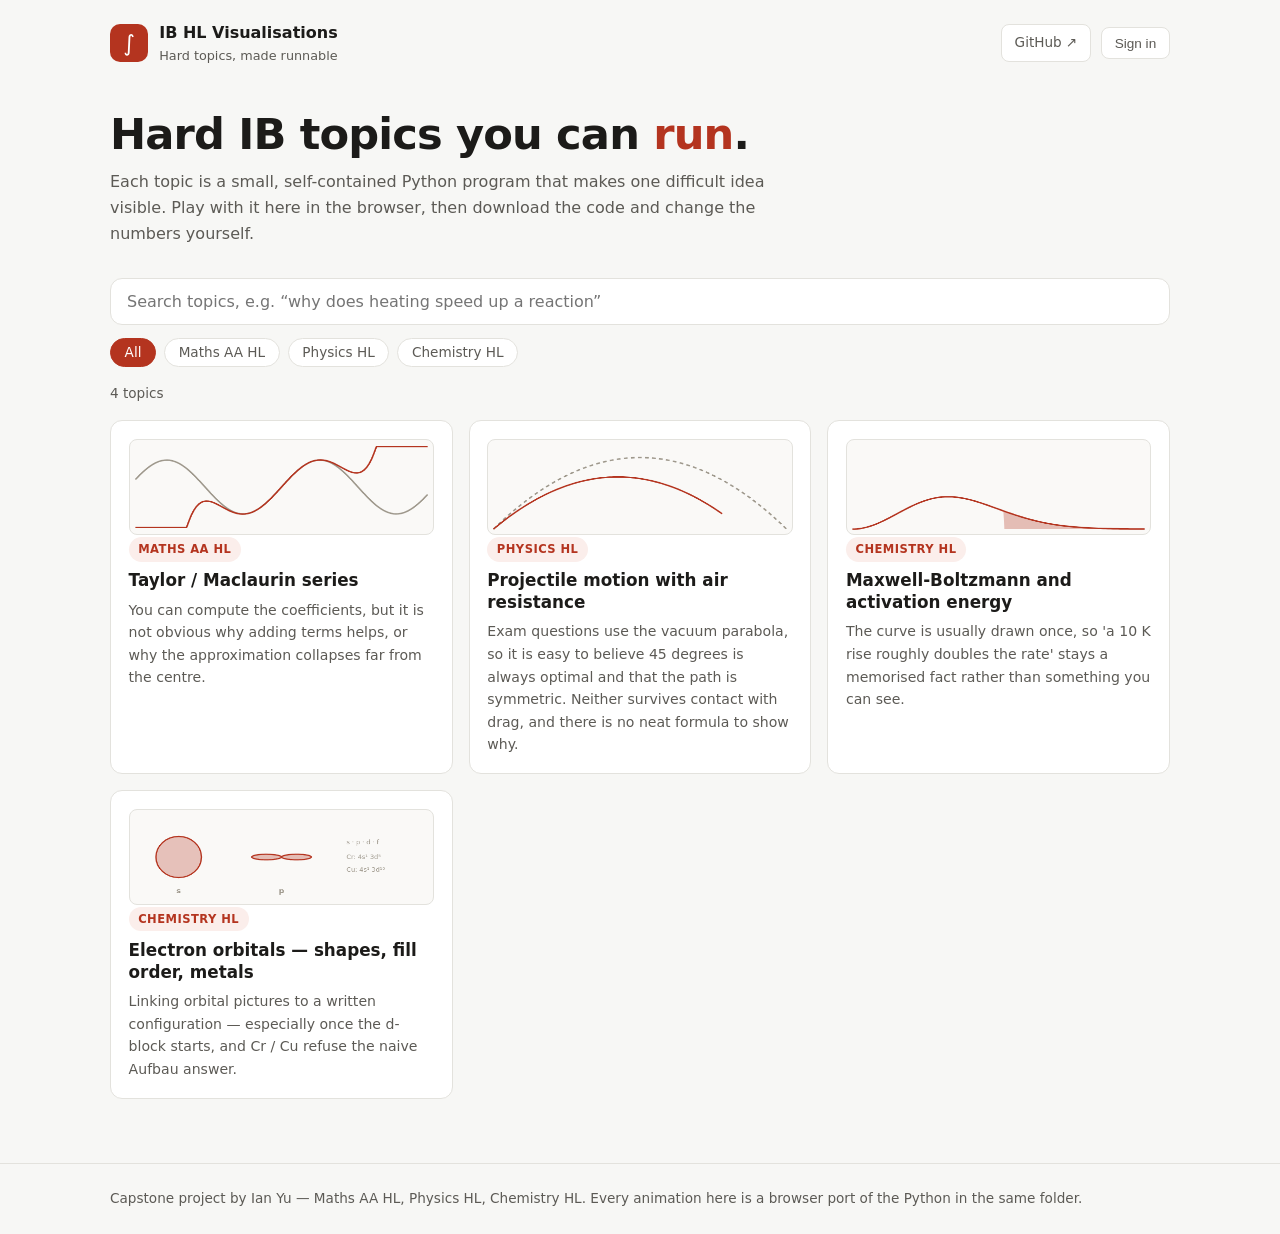
==== docs/index.html @ 755672bb "Merge branch 'main' of https://github.com/iyu210-tech/Capstone_Repository" ====
<!doctype html>
<html lang="en">
<head>
<meta charset="utf-8">
<meta name="viewport" content="width=device-width, initial-scale=1">
<title>IB HL Visualisations</title>
<meta name="description" content="Runnable Python visualisations for hard IB Higher Level topics in Maths, Physics and Chemistry.">
<meta name="theme-color" content="#b4341f" media="(prefers-color-scheme: light)">
<meta name="theme-color" content="#14140f" media="(prefers-color-scheme: dark)">
<link rel="canonical" href="https://iyu210-tech.github.io/Capstone_Repository/">

<!-- Link previews. Without these the capstone shares as a blank grey card. -->
<meta property="og:type" content="website">
<meta property="og:site_name" content="IB HL Visualisations">
<meta property="og:title" content="Hard IB topics you can run">
<meta property="og:description" content="Interactive visualisations of difficult IB Higher Level Maths, Physics and Chemistry topics - play with them in the browser, then download the Python.">
<meta property="og:url" content="https://iyu210-tech.github.io/Capstone_Repository/">
<meta name="twitter:card" content="summary">
<meta name="twitter:title" content="Hard IB topics you can run">
<meta name="twitter:description" content="Interactive visualisations of difficult IB Higher Level Maths, Physics and Chemistry topics.">

<link rel="icon" href="data:image/svg+xml,%3Csvg xmlns='http://www.w3.org/2000/svg' viewBox='0 0 32 32'%3E%3Crect width='32' height='32' rx='7' fill='%23b4341f'/%3E%3Ctext x='16' y='24' font-size='23' font-family='Georgia,serif' fill='%23fff' text-anchor='middle'%3E%E2%88%AB%3C/text%3E%3C/svg%3E">
<link rel="stylesheet" href="style.css">
</head>
<body>

<a class="skip-link" href="#view">Skip to content</a>

<header class="site-head">
  <a class="brand" href="#/">
    <span class="brand-mark" aria-hidden="true">&#8747;</span>
    <span>
      <strong>IB HL Visualisations</strong>
      <small>Hard topics, made runnable</small>
    </span>
  </a>
  <nav class="head-actions">
    <a class="ghost-btn" href="https://github.com/iyu210-tech/Capstone_Repository" target="_blank" rel="noopener">GitHub &#8599;</a>
    <!-- Filled by auth.js: a "Sign in" button, or the account name plus "Sign out". -->
    <div id="account" class="account"></div>
  </nav>
</header>

<main id="view" tabindex="-1">
  <!-- Replaced by the first route. Exists so a cold load shows structure
       rather than a white page while topics.js / app.js parse. -->
  <div class="skeleton" aria-hidden="true">
    <div class="sk sk-title"></div>
    <div class="sk sk-text"></div>
    <div class="sk sk-text short"></div>
    <div class="sk sk-search"></div>
    <div class="sk-cards">
      <div class="sk sk-card"></div>
      <div class="sk sk-card"></div>
      <div class="sk sk-card"></div>
    </div>
  </div>
  <noscript>
    <div class="noscript">
      <h2>This page needs JavaScript</h2>
      <p>The interactive animations and the search run entirely in your browser,
         so there is nothing to show without JavaScript enabled.</p>
      <p>Every topic is still readable as plain Python on
         <a href="https://github.com/iyu210-tech/Capstone_Repository">the GitHub
         repository</a> &mdash; each folder holds a script, a notebook with the
         graphs already saved, and a README explaining the concept.</p>
    </div>
  </noscript>
</main>

<!-- Phone navigation. Hidden above 720px, where the header has room for the
     same actions. The account tab defers to the header button so auth.js stays
     the only owner of the sign-in flow. -->
<nav class="mobile-nav" aria-label="Main">
  <a class="mnav-item" data-route="home" href="#/">
    <svg viewBox="0 0 24 24" aria-hidden="true"><path d="M4 10.5 12 4l8 6.5V20a1 1 0 0 1-1 1h-4v-6H9v6H5a1 1 0 0 1-1-1z"/></svg>
    <span>Topics</span>
  </a>
  <button type="button" class="mnav-item" id="mnav-search">
    <svg viewBox="0 0 24 24" aria-hidden="true"><circle cx="11" cy="11" r="6.5"/><path d="M16 16l4.5 4.5"/></svg>
    <span>Search</span>
  </button>
  <button type="button" class="mnav-item" id="mnav-account">
    <svg viewBox="0 0 24 24" aria-hidden="true"><circle cx="12" cy="8.5" r="3.75"/><path d="M4.5 20c.9-4 3.9-6 7.5-6s6.6 2 7.5 6"/></svg>
    <span id="mnav-account-label">Sign in</span>
  </button>
  <a class="mnav-item" href="https://github.com/iyu210-tech/Capstone_Repository" target="_blank" rel="noopener">
    <svg viewBox="0 0 24 24" aria-hidden="true"><path d="M9 19c-4 1.4-4-2.2-6-2.7m12 5.3v-3.9c0-1.1.1-1.6-.6-2.2 3-.3 5.6-1.5 5.6-6.2A4.8 4.8 0 0 0 18.7 5 4.5 4.5 0 0 0 18.4 1s-1.2-.3-3.9 1.5a13 13 0 0 0-7 0C4.8.7 3.6 1 3.6 1a4.5 4.5 0 0 0-.3 4A4.8 4.8 0 0 0 2 9.3c0 4.7 2.6 5.9 5.6 6.2-.7.6-.7 1.2-.6 2.2V21"/></svg>
    <span>GitHub</span>
  </a>
</nav>

<footer class="site-foot">
  <p>Capstone project by Ian Yu &mdash; Maths AA HL, Physics HL, Chemistry HL.
     Every animation here is a browser port of the Python in the same folder.</p>
</footer>

<!-- templates ------------------------------------------------------------ -->
<template id="tpl-home">
  <section class="hero">
    <h1 tabindex="-1">Hard IB topics you can <em>run</em>.</h1>
    <p>Each topic is a small, self-contained Python program that makes one
       difficult idea visible. Play with it here in the browser, then download
       the code and change the numbers yourself.</p>
  </section>

  <section class="controls">
    <label class="sr-only" for="search">Search topics</label>
    <input id="search" type="search" placeholder="Search topics, e.g. &ldquo;why does heating speed up a reaction&rdquo;" autocomplete="off">
    <div id="filters" class="filters" role="group" aria-label="Filter by subject"></div>
  </section>

  <p id="count" class="count" role="status" aria-live="polite"></p>
  <section id="cards" class="cards"></section>
  <p id="empty" class="empty" hidden></p>
</template>

<template id="tpl-topic">
  <a class="back" href="#/">&#8592; All topics</a>
  <article class="topic">
    <header class="topic-head">
      <span class="pill" data-subject></span>
      <h1 data-title tabindex="-1"></h1>
      <p class="syllabus" data-syllabus></p>
    </header>

    <section class="panel">
      <h2>Explore</h2>
      <div class="demo">
        <canvas id="stage" width="900" height="480" role="img" aria-label="Interactive plot"></canvas>
        <div id="demo-controls" class="demo-controls"></div>
        <p id="demo-readout" class="readout" aria-live="off"></p>
      </div>
    </section>

    <section class="two-up">
      <div class="panel">
        <h2>The hard bit</h2>
        <p data-hard></p>
      </div>
      <div class="panel">
        <h2>What this shows</h2>
        <p data-shows></p>
      </div>
    </section>

    <section class="panel">
      <div class="panel-head">
        <h2>The Python</h2>
        <div class="actions">
          <button id="copy-btn" class="btn">Copy</button>
          <button id="dl-btn" class="btn primary">Download .py</button>
        </div>
      </div>
      <p class="hint">This is the real file from the repository, not a
         simplified version. Run it with
         <code>pip install -r requirements.txt</code> and you get the same
         figures as the animation above.</p>
      <pre class="code" tabindex="0"><code id="source"></code></pre>
      <p class="hint">
        Prefer a notebook? <a data-notebook target="_blank" rel="noopener">View on GitHub</a>
        &middot; <a data-colab target="_blank" rel="noopener">Open in Colab</a>
        (runs in the browser, nothing to install).
      </p>
      <p class="sr-only" id="copy-status" role="status" aria-live="polite"></p>
    </section>
  </article>
</template>

<template id="tpl-missing">
  <section class="notfound">
    <h1 tabindex="-1">That topic is not here</h1>
    <p>Nothing in the collection matches <code data-wanted></code>. It may have
       been renamed since the link was shared, or it may not be written yet
       &mdash; the collection grows each week.</p>
    <p><a href="#/">Browse all topics &#8594;</a></p>
  </section>
</template>

<!-- sign in ---------------------------------------------------------------
     One dialog for both routes. Google is offered first because it is one
     click and needs no new password; email and password is there for anyone
     who would rather not link a Google account. -->
<dialog id="auth-dialog" class="auth-dialog" aria-labelledby="auth-title">
  <form method="dialog" class="auth-close-form">
    <button class="auth-close" aria-label="Close">&#10005;</button>
  </form>

  <h2 id="auth-title">Sign in</h2>
  <p class="auth-lede">Every topic stays free to read and run either way &mdash;
     an account just remembers you between visits.</p>

  <p id="auth-setup" class="auth-setup" hidden>
    Sign-in is not switched on yet: add the project URL and anon key to
    <code>auth-config.js</code>, from Supabase &rarr; Project Settings &rarr; API.
  </p>

  <button type="button" id="auth-google" class="google-btn">
    <svg class="google-mark" width="18" height="18" viewBox="0 0 18 18" aria-hidden="true">
      <path fill="#4285F4" d="M17.64 9.2c0-.64-.06-1.25-.16-1.84H9v3.48h4.84a4.14 4.14 0 0 1-1.8 2.72v2.26h2.92c1.7-1.57 2.68-3.88 2.68-6.62z"/>
      <path fill="#34A853" d="M9 18c2.43 0 4.47-.8 5.96-2.18l-2.92-2.26c-.8.54-1.84.86-3.04.86-2.34 0-4.32-1.58-5.03-3.7H.96v2.33A9 9 0 0 0 9 18z"/>
      <path fill="#FBBC05" d="M3.97 10.72a5.4 5.4 0 0 1 0-3.44V4.95H.96a9 9 0 0 0 0 8.1l3.01-2.33z"/>
      <path fill="#EA4335" d="M9 3.58c1.32 0 2.5.46 3.44 1.35l2.58-2.58C13.46.9 11.43 0 9 0A9 9 0 0 0 .96 4.95l3.01 2.33C4.68 5.16 6.66 3.58 9 3.58z"/>
    </svg>
    Continue with Google
  </button>

  <div class="auth-or" id="auth-or"><span>or</span></div>

  <form id="auth-form" class="auth-form" novalidate>
    <label for="auth-email">Email</label>
    <input id="auth-email" type="email" autocomplete="email" required>

    <label for="auth-password">Password</label>
    <input id="auth-password" type="password" autocomplete="current-password" required minlength="6">

    <button type="submit" id="auth-submit" class="btn primary auth-submit">Sign in</button>
    <button type="button" id="auth-reset" class="linkish">Forgot your password?</button>
  </form>

  <p id="auth-msg" class="auth-msg" role="status" aria-live="polite" hidden></p>

  <p class="auth-switch" id="auth-switch-row">
    <span id="auth-switch-text">New here?</span>
    <button type="button" id="auth-switch" class="linkish">Create an account</button>
  </p>
</dialog>

<script src="topics.js"></script>
<script src="demos.js"></script>
<script src="app.js"></script>
<script src="nav.js"></script>
<script src="auth-config.js"></script>
<script type="module" src="auth.js"></script>
</body>
</html>
---- docs/style.css ----
:root {
  color-scheme: light;
  --bg: #f7f7f5;
  --surface: #ffffff;
  --border: #e3e2dd;
  --ink: #1c1b19;
  --ink-soft: #5c5a55;
  --accent: #b4341f;
  --accent-soft: #fbeeeb;
  --code-bg: #faf9f7;

  /* Plot tokens, measured against --code-bg (the canvas ground) rather than
     --surface. A fill that is invisible on the chart is a bug, not a nuance:
     in the Boltzmann topic the shaded area IS the lesson. */
  --plot-fill: rgba(180, 52, 31, .30);
  --plot-ref: #9e988c;
  --plot-grid: #e3e2dd;

  --skeleton: #ecebe7;
  --radius: 12px;
  --maxw: 1100px;
}

@media (prefers-color-scheme: dark) {
  :root {
    color-scheme: dark;
    --bg: #14140f;
    --surface: #1c1c18;
    --border: #302f29;
    --ink: #ecebe6;
    --ink-soft: #a3a099;
    --accent: #e8705a;
    --accent-soft: #2c1c18;
    --code-bg: #141410;

    --plot-fill: rgba(232, 112, 90, .34);
    --plot-ref: #5f5c54;
    --plot-grid: #302f29;

    --skeleton: #232320;
  }
}

* { box-sizing: border-box; }

body {
  margin: 0;
  background: var(--bg);
  color: var(--ink);
  font: 16px/1.6 ui-sans-serif, system-ui, -apple-system, "Segoe UI", Roboto, sans-serif;
  -webkit-font-smoothing: antialiased;
}

a { color: var(--accent); }

/* One focus ring for every interactive thing on the site. */
:where(a, button, input, summary, [tabindex]):focus-visible {
  outline: 2px solid var(--accent);
  outline-offset: 2px;
  border-radius: 6px;
}
/* The page heading is focused on navigation so screen readers announce the
   new view; that is programmatic, so it should not flash a ring. */
h1[tabindex]:focus { outline: none; }

.sr-only {
  position: absolute; width: 1px; height: 1px;
  padding: 0; margin: -1px; overflow: hidden;
  clip: rect(0 0 0 0); clip-path: inset(50%); white-space: nowrap;
}

.skip-link {
  position: absolute; left: .75rem; top: -3rem;
  background: var(--accent); color: #fff;
  padding: .5rem .9rem; border-radius: 8px;
  text-decoration: none; font-size: .9rem; z-index: 20;
  transition: top .15s ease;
}
.skip-link:focus { top: .75rem; }

/* header / footer ------------------------------------------------------- */
.site-head {
  display: flex; align-items: center; justify-content: space-between;
  gap: 1rem;
  max-width: var(--maxw); margin: 0 auto; padding: 1.25rem 1.25rem;
}
.brand { display: flex; align-items: center; gap: .7rem; text-decoration: none; color: inherit; }
.brand-mark {
  display: grid; place-items: center;
  width: 38px; height: 38px; border-radius: 10px;
  background: var(--accent); color: #fff;
  font-size: 1.4rem; line-height: 1; flex: none;
}
.brand strong { display: block; font-size: 1rem; }
.brand small { display: block; color: var(--ink-soft); font-size: .8rem; }

.ghost-btn {
  border: 1px solid var(--border); border-radius: 8px;
  padding: .45rem .8rem; text-decoration: none; white-space: nowrap;
  font-size: .85rem; color: var(--ink-soft); background: var(--surface);
}
.ghost-btn:hover { border-color: var(--accent); color: var(--accent); }

main { max-width: var(--maxw); margin: 0 auto; padding: 0 1.25rem 4rem; }

.site-foot {
  border-top: 1px solid var(--border);
  color: var(--ink-soft); font-size: .85rem;
}
.site-foot p { max-width: var(--maxw); margin: 0 auto; padding: 1.5rem 1.25rem; }

/* first paint ----------------------------------------------------------- */
/* Sits in the markup so a cold load is never a blank page; renderHome()
   replaces it wholesale on the first route. */
.skeleton { padding: 1.5rem 0 0; }
.sk { background: var(--skeleton); border-radius: 8px; }
@media (prefers-reduced-motion: no-preference) {
  .sk { animation: pulse 1.4s ease-in-out infinite; }
}
@keyframes pulse { 0%, 100% { opacity: 1; } 50% { opacity: .55; } }
.sk-title { height: 2.6rem; width: min(24rem, 90%); margin-bottom: .9rem; }
.sk-text  { height: 1rem; width: min(34rem, 100%); margin-bottom: .5rem; }
.sk-text.short { width: min(26rem, 80%); margin-bottom: 2rem; }
.sk-search { height: 3rem; border-radius: var(--radius); margin-bottom: 1.4rem; }
.sk-cards { display: grid; grid-template-columns: repeat(auto-fill, minmax(280px, 1fr)); gap: 1rem; }
.sk-card { height: 15.5rem; border-radius: var(--radius); }

.noscript {
  border: 1px solid var(--border); background: var(--surface);
  border-radius: var(--radius); padding: 1.25rem; margin: 1.5rem 0;
}
.noscript h2 { margin: 0 0 .5rem; font-size: 1.05rem; }
.noscript p { margin: 0 0 .6rem; color: var(--ink-soft); }
.noscript p:last-child { margin-bottom: 0; }

/* home ------------------------------------------------------------------ */
.hero { padding: 1.5rem 0 2rem; max-width: 42rem; }
.hero h1 { font-size: clamp(1.9rem, 5vw, 2.7rem); line-height: 1.15; margin: 0 0 .6rem; letter-spacing: -.02em; }
.hero em { color: var(--accent); font-style: normal; }
.hero p { color: var(--ink-soft); margin: 0; }

.controls { display: flex; flex-direction: column; gap: .8rem; margin-bottom: 1rem; }
#search {
  width: 100%; padding: .8rem 1rem;
  border: 1px solid var(--border); border-radius: var(--radius);
  background: var(--surface); color: var(--ink); font-size: 1rem;
  font-family: inherit;
}
#search:focus-visible { outline: 2px solid var(--accent); outline-offset: 1px; border-color: transparent; }

.filters { display: flex; flex-wrap: wrap; gap: .5rem; }
.chip {
  border: 1px solid var(--border); background: var(--surface); color: var(--ink-soft);
  border-radius: 999px; padding: .35rem .85rem; font-size: .85rem; cursor: pointer;
  font-family: inherit;
}
.chip:hover { border-color: var(--accent); color: var(--accent); }
.chip[aria-pressed="true"] { background: var(--accent); border-color: var(--accent); color: #fff; }

.count { color: var(--ink-soft); font-size: .85rem; margin: 0 0 1rem; min-height: 1.4em; }
.count b { color: var(--ink); font-weight: 600; }

.cards { display: grid; grid-template-columns: repeat(auto-fill, minmax(280px, 1fr)); gap: 1rem; }
.card {
  display: block; text-decoration: none; color: inherit;
  background: var(--surface); border: 1px solid var(--border);
  border-radius: var(--radius); padding: 1.1rem;
  transition: transform .12s ease, border-color .12s ease;
}
.card:hover { transform: translateY(-2px); border-color: var(--accent); }
.card h3 { margin: .55rem 0 .4rem; font-size: 1.05rem; line-height: 1.3; }
.card p { margin: 0; color: var(--ink-soft); font-size: .88rem; }
.card .thumb { width: 100%; height: 96px; border-radius: 8px; display: block; background: var(--code-bg); }

.pill {
  display: inline-block; font-size: .72rem; letter-spacing: .04em; text-transform: uppercase;
  color: var(--accent); background: var(--accent-soft);
  border-radius: 999px; padding: .2rem .6rem; font-weight: 600;
}
.empty { color: var(--ink-soft); padding: 1rem 0 2rem; }
.empty button {
  background: none; border: none; padding: 0; font: inherit;
  color: var(--accent); text-decoration: underline; cursor: pointer;
}

/* not found ------------------------------------------------------------- */
.notfound { padding: 3rem 0; max-width: 34rem; }
.notfound h1 { font-size: clamp(1.5rem, 4vw, 2.1rem); margin: 0 0 .6rem; }
.notfound p { color: var(--ink-soft); margin: 0 0 1.2rem; }
.notfound code {
  background: var(--code-bg); border: 1px solid var(--border);
  border-radius: 4px; padding: .1rem .35rem; font-size: .9em;
}

/* topic page ------------------------------------------------------------ */
.back { display: inline-block; margin: .5rem 0 1.2rem; text-decoration: none; font-size: .9rem; }
.topic-head h1 { font-size: clamp(1.5rem, 4vw, 2.1rem); margin: .6rem 0 .2rem; letter-spacing: -.015em; }
.syllabus { color: var(--ink-soft); margin: 0 0 1.5rem; font-size: .9rem; }

.panel {
  background: var(--surface); border: 1px solid var(--border);
  border-radius: var(--radius); padding: 1.25rem; margin-bottom: 1rem;
}
.panel h2 { font-size: .95rem; text-transform: uppercase; letter-spacing: .05em; color: var(--ink-soft); margin: 0 0 .8rem; }
.panel p { margin: 0; }
.panel-head { display: flex; align-items: center; justify-content: space-between; gap: 1rem; flex-wrap: wrap; }
.panel-head h2 { margin: 0; }
.two-up { display: grid; grid-template-columns: 1fr 1fr; gap: 1rem; }
@media (max-width: 720px) { .two-up { grid-template-columns: 1fr; } }

canvas {
  width: 100%; height: auto; display: block;
  border-radius: 8px; background: var(--code-bg);
  border: 1px solid var(--border);
}

.demo-controls { display: grid; gap: .75rem; margin-top: 1rem; }
.ctl { display: grid; grid-template-columns: 9rem 1fr 4.5rem; align-items: center; gap: .75rem; font-size: .88rem; }
@media (max-width: 560px) { .ctl { grid-template-columns: 1fr; gap: .25rem; } .ctl output { text-align: left; } }
.ctl output { color: var(--accent); font-variant-numeric: tabular-nums; font-weight: 600; }
.ctl input[type=range] { width: 100%; accent-color: var(--accent); }
.ctl-row { display: flex; gap: .6rem; flex-wrap: wrap; align-items: center; }

.btn {
  border: 1px solid var(--border); background: var(--surface); color: var(--ink);
  border-radius: 8px; padding: .45rem .9rem; font-size: .85rem; cursor: pointer;
  font-family: inherit;
}
.btn:hover { border-color: var(--accent); }
.btn.primary { background: var(--accent); border-color: var(--accent); color: #fff; }
.btn.primary:hover { filter: brightness(1.08); }
.btn[aria-pressed="true"] { background: var(--accent-soft); border-color: var(--accent); color: var(--accent); }

.readout { margin-top: .9rem; color: var(--ink-soft); font-size: .88rem; }
.readout b { color: var(--ink); font-variant-numeric: tabular-nums; }
.readout sup { font-size: .75em; }

/* Deferred-work state. The cheap half of a demo updates on every input; the
   expensive half is debounced and says so, instead of freezing the page. */
.pending { opacity: .45; }
.chip-busy {
  display: inline-flex; align-items: center; gap: .4rem;
  color: var(--ink-soft); font-size: .82em; font-style: italic;
}
.chip-busy::before {
  content: ""; width: .7em; height: .7em; flex: none;
  border: 2px solid var(--border); border-top-color: var(--accent);
  border-radius: 50%;
}
@media (prefers-reduced-motion: no-preference) {
  .chip-busy::before { animation: spin .7s linear infinite; }
}
@keyframes spin { to { transform: rotate(360deg); } }

/* orbitals long-form demo ---------------------------------------------- */
.orb-demo { display: flex; flex-direction: column; gap: 1.75rem; }
.orb-section h3 {
  margin: 0 0 .4rem;
  font-size: 1.05rem;
  letter-spacing: -.01em;
}
.orb-section h4 {
  margin: 0 0 .6rem;
  font-size: .85rem;
  text-transform: uppercase;
  letter-spacing: .04em;
  color: var(--ink-soft);
}
.orb-lead { margin: 0 0 1rem; color: var(--ink-soft); font-size: .92rem; }
.orb-lead b { color: var(--ink); }
.orb-note { margin: .75rem 0 0; color: var(--ink-soft); font-size: .88rem; }
.orb-note b { color: var(--ink); }
.orb-warn { color: var(--accent); font-weight: 600; }

.orb-shape-row {
  display: grid;
  grid-template-columns: repeat(4, 1fr);
  gap: .75rem;
}
@media (max-width: 640px) {
  .orb-shape-row { grid-template-columns: repeat(2, 1fr); }
}
.orb-shape-card {
  display: flex; flex-direction: column; align-items: center; gap: .35rem;
  padding: .6rem .4rem .75rem;
  border: 1px solid var(--border); border-radius: 10px;
  background: var(--code-bg); cursor: pointer; font-family: inherit;
  color: inherit;
}
.orb-shape-card canvas {
  width: 100%; border: none; border-radius: 6px; background: transparent;
}
.orb-shape-card[aria-pressed="true"] {
  border-color: var(--accent); box-shadow: 0 0 0 1px var(--accent);
}
.orb-shape-label { font-weight: 600; font-size: .95rem; }

.orb-pair-wrap {
  display: flex; flex-wrap: wrap; align-items: center; gap: 1.25rem;
}
.orb-box-big {
  border: none; background: transparent; padding: 0; cursor: pointer;
}
.orb-box-big canvas {
  width: 120px; border: none; background: transparent;
}

.orb-legend {
  display: flex; flex-wrap: wrap; gap: .75rem 1.25rem;
  margin-bottom: .75rem; font-size: .85rem; color: var(--ink-soft);
}
.orb-legend-item { display: inline-flex; align-items: center; gap: .4rem; }
.orb-legend-item i {
  display: inline-block; width: 12px; height: 12px; border-radius: 3px;
}

.orb-pt {
  display: grid;
  grid-template-columns: repeat(18, minmax(0, 1fr));
  gap: 3px;
  margin-bottom: .5rem;
}
.orb-pt-cell {
  aspect-ratio: 1;
  border: 1px solid var(--border);
  border-radius: 4px;
  background: var(--surface);
  padding: 2px;
  cursor: pointer;
  font-family: inherit;
  color: inherit;
  display: flex; flex-direction: column; align-items: center; justify-content: center;
  line-height: 1.1;
  min-height: 0;
}
.orb-pt-cell small { font-size: .55rem; color: var(--ink-soft); }
.orb-pt-cell strong { font-size: clamp(.55rem, 1.4vw, .75rem); font-weight: 600; }
.orb-pt-cell.block-s { background: color-mix(in srgb, #b4341f 14%, var(--surface)); }
.orb-pt-cell.block-p { background: color-mix(in srgb, #2f6f8f 14%, var(--surface)); }
.orb-pt-cell.block-d { background: color-mix(in srgb, #c47a1a 16%, var(--surface)); }
.orb-pt-cell[aria-pressed="true"] {
  border-color: var(--accent);
  box-shadow: inset 0 0 0 1px var(--accent);
}
@media (max-width: 720px) {
  .orb-pt-cell small { display: none; }
}

.orb-config-card {
  margin-top: .85rem;
  padding: 1rem 1.1rem;
  border: 1px solid var(--border);
  border-radius: 10px;
  background: var(--code-bg);
}
.orb-config-main {
  display: flex; align-items: baseline; gap: .75rem; flex-wrap: wrap;
  margin-bottom: .35rem;
}
.orb-config-sym {
  font-size: 1.6rem; font-weight: 700; letter-spacing: -.02em; line-height: 1;
}
.orb-config-z { color: var(--ink-soft); font-size: .88rem; }
.orb-config-str {
  display: block;
  font: 700 1.05rem/1.4 ui-monospace, Menlo, Consolas, monospace;
  color: var(--ink);
  margin: .15rem 0 .35rem;
}
.orb-config-end {
  margin: 0; color: var(--ink-soft); font-size: .88rem;
}
.orb-config-end code {
  font: 600 .85rem ui-monospace, Menlo, Consolas, monospace;
  color: var(--ink);
}
.orb-config-boxes { margin-top: .75rem; }

.orb-diag-head {
  display: flex; flex-wrap: wrap; align-items: center;
  justify-content: space-between; gap: .75rem;
  margin: 1.5rem 0 .4rem;
}
.orb-diag-hint {
  margin: 0 0 .65rem;
  color: var(--ink-soft);
  font-size: .88rem;
}
.orb-diag-hint b { color: var(--ink); }
.orb-diag-canvas {
  width: 100%;
  height: 460px;
  border: 1px solid var(--border);
  border-radius: 10px;
  background: var(--code-bg);
  display: block;
}
.orb-path {
  display: inline-block;
  margin-top: .25rem;
  font: 600 .82rem ui-monospace, Menlo, Consolas, monospace;
  color: var(--ink);
}

.orb-metal-row { margin-bottom: .75rem; }
.orb-ex-btn { border-color: var(--accent); color: var(--accent); }

.orb-why-primer {
  margin: 0 0 1.1rem;
  padding: 1rem 1.1rem;
  border: 1px solid var(--border);
  border-radius: 10px;
  background: var(--code-bg);
}
.orb-why-primer h4 {
  margin: 0 0 .75rem;
  font-size: .9rem;
  text-transform: none;
  letter-spacing: 0;
  color: var(--ink);
}
.orb-why-grid {
  display: grid;
  grid-template-columns: repeat(3, 1fr);
  gap: .75rem;
}
@media (max-width: 800px) {
  .orb-why-grid { grid-template-columns: 1fr; }
}
.orb-why-card {
  padding: .75rem .85rem;
  border-radius: 8px;
  border: 1px solid var(--border);
  background: var(--surface);
  font-size: .86rem;
  color: var(--ink-soft);
}
.orb-why-card strong {
  display: block;
  margin-bottom: .35rem;
  color: var(--ink);
  font-size: .88rem;
}
.orb-why-card p { margin: 0; }
.orb-why-note {
  margin: .85rem 0 0;
  font-size: .88rem;
  color: var(--ink-soft);
}
.orb-why-note b { color: var(--ink); }

.orb-unpaired {
  margin: .55rem 0 0;
  font-size: .82rem;
  color: var(--ink-soft);
}
.orb-unpaired b { color: var(--accent); }

.orb-transfer {
  margin-bottom: .9rem;
}
.orb-transfer-eq {
  display: flex; flex-wrap: wrap; align-items: center; gap: .6rem .85rem;
  padding: .85rem 1rem;
  border-radius: 10px;
  border: 1px solid var(--accent);
  background: var(--accent-soft);
  font-size: .92rem;
}
.orb-transfer-eq code {
  font: 700 .95rem ui-monospace, Menlo, Consolas, monospace;
  color: var(--ink);
}
.orb-transfer-arrow {
  color: var(--accent); font-weight: 600; font-size: .85rem;
}
.orb-transfer-ok {
  border-color: var(--border);
  background: var(--code-bg);
  color: var(--ink-soft);
}
.orb-metal-explain {
  margin-top: .9rem;
  padding: .9rem 1rem;
  border: 1px solid var(--border);
  border-radius: 10px;
  background: var(--surface);
  font-size: .9rem;
  color: var(--ink-soft);
}
.orb-metal-explain p { margin: 0 0 .5rem; color: var(--ink); }
.orb-metal-explain ul { margin: 0; padding-left: 1.2rem; }
.orb-metal-explain li { margin: .3rem 0; }
.orb-metal-explain code {
  font: 600 .86rem ui-monospace, Menlo, Consolas, monospace;
  color: var(--ink);
}

.orb-metal-grid {
  display: grid;
  grid-template-columns: 1fr 1fr;
  gap: .9rem;
}
@media (max-width: 720px) { .orb-metal-grid { grid-template-columns: 1fr; } }
.orb-metal-panel {
  border: 1px solid var(--border);
  border-radius: 10px;
  padding: .9rem;
  background: var(--code-bg);
}
.orb-metal-panel code {
  display: block;
  margin-top: .7rem;
  font: 600 .85rem ui-monospace, Menlo, Consolas, monospace;
  color: var(--ink);
}
.orb-boxes { display: flex; flex-wrap: wrap; gap: .85rem; }
.orb-box-group.is-hot .orb-box { border-color: var(--accent); }
.orb-box-group.is-hot .orb-box-lab { color: var(--accent); }
.orb-box-lab {
  font-size: .8rem; font-weight: 600; text-align: center; margin-bottom: .25rem;
}
.orb-box-row { display: flex; gap: 4px; }
.orb-box {
  width: 28px; height: 44px;
  border: 1.5px solid var(--ink);
  border-radius: 3px;
  display: flex; flex-direction: column;
  align-items: center; justify-content: center;
  font-size: .95rem; line-height: 1;
  background: var(--surface);
}
.orb-box .dn { color: var(--ink-soft); }

.hint { color: var(--ink-soft); font-size: .85rem; margin: .6rem 0 !important; }
.hint code { background: var(--code-bg); border: 1px solid var(--border); border-radius: 4px; padding: .1rem .35rem; font-size: .82em; }

.code {
  background: var(--code-bg); border: 1px solid var(--border); border-radius: 8px;
  padding: 1rem; overflow-x: auto; margin: .8rem 0 0;
  font: 13px/1.55 ui-monospace, SFMono-Regular, Menlo, Consolas, monospace;
  max-height: 30rem; overflow-y: auto;
}
.code code { white-space: pre; }
.tok-kw { color: var(--accent); }
.tok-str { color: #2f7d52; }
.tok-com { color: var(--ink-soft); font-style: italic; }
.tok-num { color: #8250df; }
@media (prefers-color-scheme: dark) {
  .tok-str { color: #7ee2a8; }
  .tok-num { color: #d2a8ff; }
}

/* Motion is decoration here, never information - every demo reads correctly
   frozen - so the preference is honoured everywhere, including the demos
   themselves, which mount paused (see demos.js). */
@media (prefers-reduced-motion: reduce) {
  *, *::before, *::after {
    animation-duration: .001ms !important;
    animation-iteration-count: 1 !important;
    transition-duration: .001ms !important;
    scroll-behavior: auto !important;
  }
  .card:hover { transform: none; }
}

@media print {
  .site-head, .site-foot, .controls, .demo-controls, .actions, .back, .skip-link { display: none !important; }
  body { background: #fff; color: #000; }
  .panel { break-inside: avoid; border-color: #ccc; }
  .code { max-height: none; overflow: visible; }
}

/* sign in --------------------------------------------------------------- */
.head-actions { display: flex; align-items: center; gap: .6rem; flex-wrap: wrap; }
.account { display: flex; align-items: center; gap: .6rem; }
.account-who {
  font-size: .85rem; color: var(--ink-soft);
  max-width: 11rem; overflow: hidden; text-overflow: ellipsis; white-space: nowrap;
}

.auth-dialog {
  width: min(24rem, calc(100vw - 2rem));
  border: 1px solid var(--border); border-radius: var(--radius);
  background: var(--surface); color: var(--ink);
  padding: 1.5rem; position: relative;
}
.auth-dialog::backdrop { background: rgba(0, 0, 0, .45); }
.auth-dialog h2 { margin: 0 0 .35rem; font-size: 1.25rem; }
.auth-lede { margin: 0 0 1.1rem; color: var(--ink-soft); font-size: .85rem; }

.auth-close-form { margin: 0; }
.auth-close {
  position: absolute; top: .6rem; right: .6rem;
  border: 0; background: none; color: var(--ink-soft);
  font-size: 1rem; line-height: 1; padding: .4rem; cursor: pointer;
}
.auth-close:hover { color: var(--accent); }

.auth-setup {
  margin: 0 0 1rem; padding: .75rem .9rem;
  border: 1px solid var(--border); border-radius: 8px;
  background: var(--accent-soft); color: var(--ink-soft); font-size: .8rem;
}
.auth-setup code { font-size: .78rem; }

.google-btn {
  display: flex; align-items: center; justify-content: center; gap: .6rem;
  width: 100%; padding: .7rem 1rem;
  border: 1px solid var(--border); border-radius: 8px;
  background: var(--surface); color: var(--ink);
  font: inherit; font-size: .9rem; font-weight: 500; cursor: pointer;
}
.google-btn:hover:not(:disabled) { border-color: var(--accent); }
.google-btn:disabled { opacity: .55; cursor: default; }
.google-mark { flex: none; }

.auth-or {
  display: flex; align-items: center; gap: .75rem;
  margin: 1rem 0; color: var(--ink-soft); font-size: .78rem;
}
.auth-or::before, .auth-or::after {
  content: ""; flex: 1; height: 1px; background: var(--border);
}

.auth-form { display: flex; flex-direction: column; }
.auth-form label { font-size: .8rem; color: var(--ink-soft); margin-bottom: .3rem; }
.auth-form input {
  padding: .6rem .75rem; margin-bottom: .9rem;
  border: 1px solid var(--border); border-radius: 8px;
  background: var(--bg); color: var(--ink); font: inherit; font-size: .9rem;
}
.auth-submit { width: 100%; padding: .7rem 1rem; font-size: .9rem; }
.auth-submit:disabled { opacity: .55; cursor: default; }

.linkish {
  border: 0; background: none; padding: 0; cursor: pointer;
  color: var(--accent); font: inherit; font-size: .8rem; text-decoration: underline;
}
#auth-reset { align-self: flex-start; margin-top: .7rem; }

.auth-msg {
  margin: 1rem 0 0; padding: .6rem .75rem;
  border-radius: 8px; font-size: .82rem;
  border: 1px solid var(--border); background: var(--bg); color: var(--ink);
}
.auth-msg[data-kind="err"] { border-color: var(--accent); color: var(--accent); background: var(--accent-soft); }

.auth-switch {
  margin: 1.1rem 0 0; color: var(--ink-soft); font-size: .8rem;
  display: flex; gap: .4rem; flex-wrap: wrap;
}

/* phone navigation ------------------------------------------------------- */
/* Above 720px the header carries these actions and the bar is not rendered. */
.mobile-nav { display: none; }

.mnav-item svg {
  width: 22px; height: 22px; flex: none;
  fill: none; stroke: currentColor; stroke-width: 1.7;
  stroke-linecap: round; stroke-linejoin: round;
}
/* The home glyph is a solid shape; the rest are line icons. */
.mnav-item[data-route="home"] svg { fill: currentColor; stroke: none; }

@media (max-width: 720px) {
  .mobile-nav {
    position: fixed; left: 0; right: 0; bottom: 0; z-index: 40;
    display: flex; justify-content: space-around; align-items: stretch;
    background: color-mix(in srgb, var(--surface) 92%, transparent);
    border-top: 1px solid var(--border);
    /* Keeps the bar legible over a scrolling page without hiding it. */
    backdrop-filter: saturate(1.4) blur(10px);
    -webkit-backdrop-filter: saturate(1.4) blur(10px);
    /* Clears the iOS home indicator instead of sitting under it. */
    padding-bottom: env(safe-area-inset-bottom, 0px);
  }

  .mnav-item {
    flex: 1; display: flex; flex-direction: column;
    align-items: center; justify-content: center; gap: .2rem;
    /* 56px of height, so every tab clears the 44px touch target minimum. */
    min-height: 56px; padding: .5rem .25rem;
    border: 0; background: none; cursor: pointer;
    font: inherit; font-size: .68rem; letter-spacing: .01em;
    color: var(--ink-soft); text-decoration: none;
    -webkit-tap-highlight-color: transparent;
  }
  .mnav-item.is-on { color: var(--accent); }
  .mnav-item:focus-visible { outline-offset: -3px; }

  /* The bar floats over the page, so the last thing on it needs room to clear
     the bar - otherwise the footer sits permanently underneath. */
  body { padding-bottom: calc(56px + env(safe-area-inset-bottom, 0px)); }

  /* The header was three wrapped lines plus two stacked buttons on a phone -
     about a fifth of the first screen before any topic showed. The bar below
     carries those actions now, so the header can shrink to the brand. */
  .head-actions { display: none; }
  .site-head { padding: .85rem 1.25rem; }
  .brand small { display: none; }
  .brand strong { font-size: .95rem; }
}

@media print { .mobile-nav { display: none !important; } }
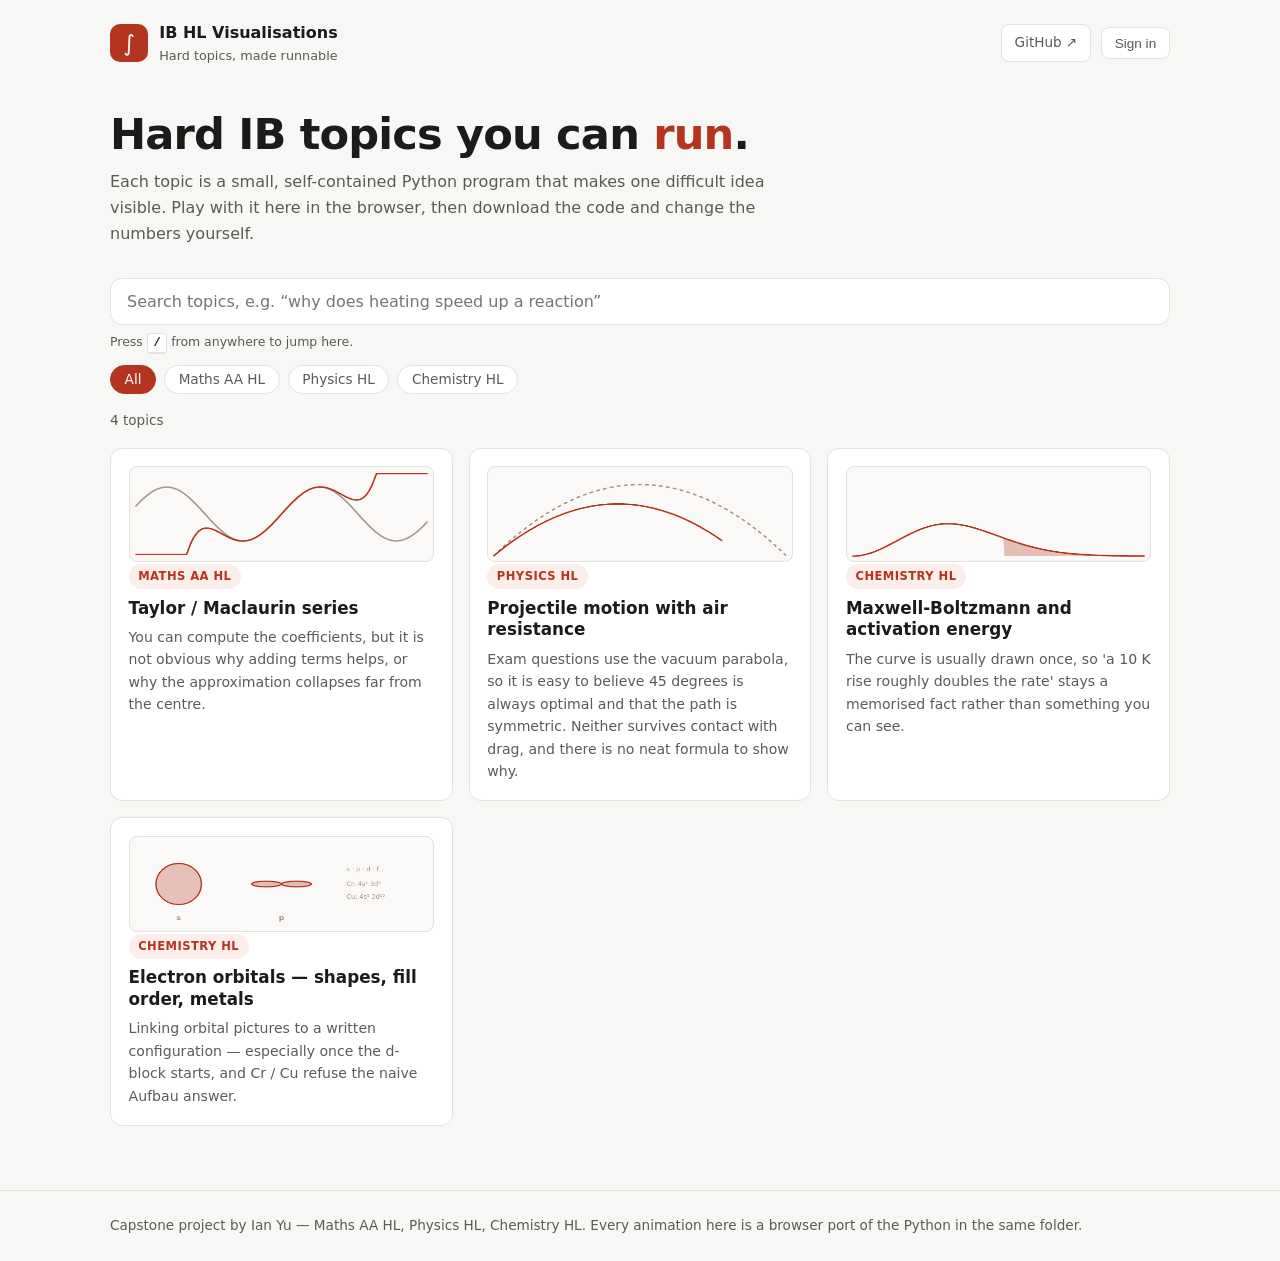
==== commit 8add6b8d: "Keep the search in the URL, match everyday words, and show the / shortcut - ?q= and ?subject= mirror" ====
--- a/docs/index.html
+++ b/docs/index.html
@@ -107,6 +107,7 @@
   <section class="controls">
     <label class="sr-only" for="search">Search topics</label>
     <input id="search" type="search" placeholder="Search topics, e.g. &ldquo;why does heating speed up a reaction&rdquo;" autocomplete="off">
+    <p class="search-hint" aria-hidden="true">Press <kbd>/</kbd> from anywhere to jump here.</p>
     <div id="filters" class="filters" role="group" aria-label="Filter by subject"></div>
   </section>
 
@@ -124,7 +125,7 @@
       <p class="syllabus" data-syllabus></p>
     </header>
 
-    <section class="panel">
+    <section class="panel" id="demo-panel">
       <h2>Explore</h2>
       <div class="demo">
         <canvas id="stage" width="900" height="480" role="img" aria-label="Interactive plot"></canvas>
@@ -230,6 +231,8 @@
 <script src="demos.js"></script>
 <script src="app.js"></script>
 <script src="nav.js"></script>
+<script src="share.js"></script>
+<script src="progress.js"></script>
 <script src="auth-config.js"></script>
 <script type="module" src="auth.js"></script>
 </body>
--- a/docs/style.css
+++ b/docs/style.css
@@ -703,3 +703,36 @@
 }
 
 @media print { .mobile-nav { display: none !important; } }
+
+/* The "/" shortcut is only any use with a keyboard, so touch screens skip it. */
+.search-hint { margin: -.35rem 0 0; font-size: .78rem; color: var(--ink-soft); }
+.search-hint kbd {
+  font: 600 .75rem/1 ui-monospace, SFMono-Regular, Menlo, Consolas, monospace;
+  border: 1px solid var(--border); border-bottom-width: 2px; border-radius: 4px;
+  padding: .1rem .35rem; background: var(--surface); color: var(--ink);
+}
+@media (hover: none) { .search-hint { display: none; } }
+
+/* progress and sharing --------------------------------------------------- */
+/* Deliberately plain: built from the existing .btn / .chip / .ctl-row pieces
+   so it sits in whatever look the rest of the site has. */
+.progress-marks { display: flex; flex-wrap: wrap; gap: .5rem; margin: -.6rem 0 1.5rem; }
+.mark-btn[aria-pressed="true"][data-mark="stuck"] { background: var(--code-bg); border-color: var(--ink-soft); color: var(--ink); }
+
+.progress-strip { margin: 0 0 .4rem; font-size: .88rem; color: var(--ink-soft); }
+
+.share-row { margin-top: .75rem; }
+.share-status { color: var(--ink-soft); font-size: .82rem; }
+
+.saved-setups { display: grid; gap: .6rem; margin-top: .75rem; }
+.save-setup input {
+  flex: 1 1 14rem; min-width: 0; padding: .45rem .7rem;
+  border: 1px solid var(--border); border-radius: 8px;
+  background: var(--bg); color: var(--ink); font: inherit; font-size: .85rem;
+}
+.setup-list:empty { display: none; }
+.setup-item { display: inline-flex; align-items: center; gap: .15rem; }
+.setup-del { font-size: 1rem; text-decoration: none; color: var(--ink-soft); padding: 0 .3rem; }
+.setup-del:hover { color: var(--accent); }
+
+@media print { .progress-marks, .share-row, .saved-setups { display: none !important; } }
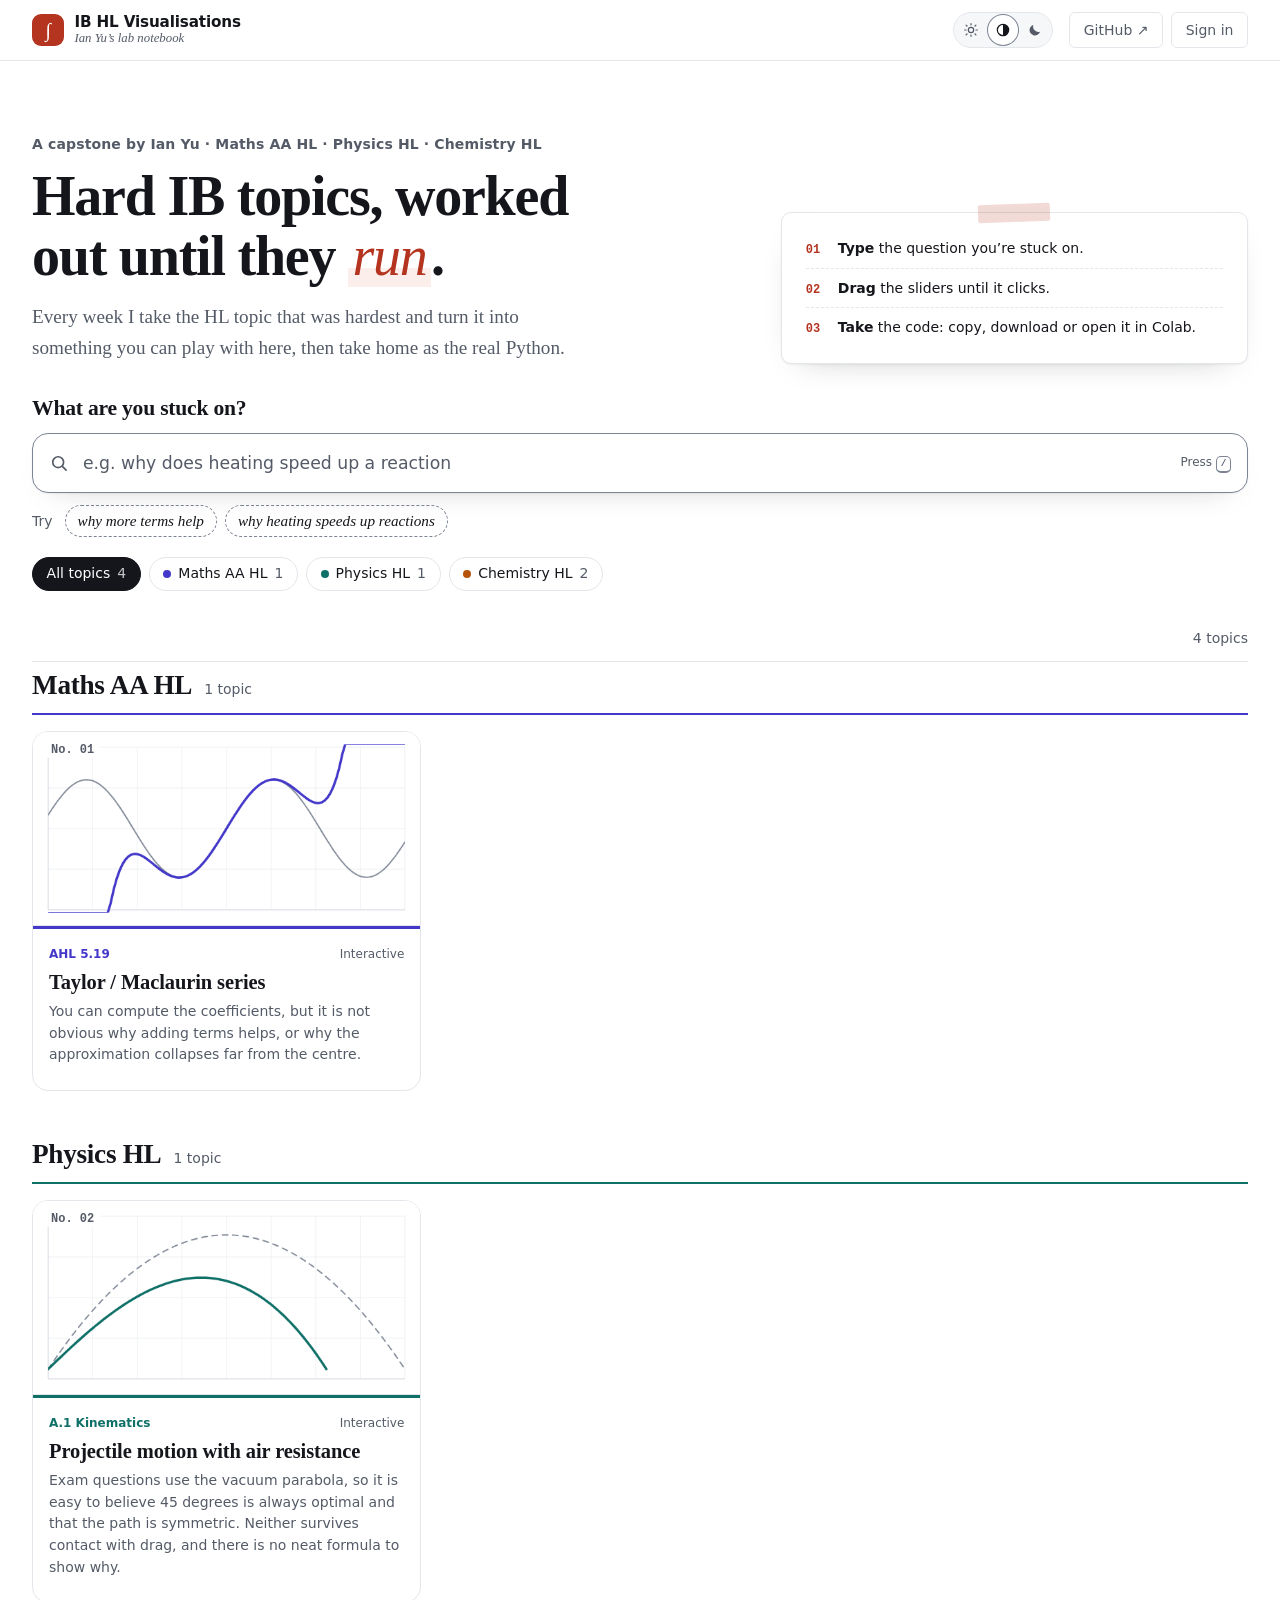
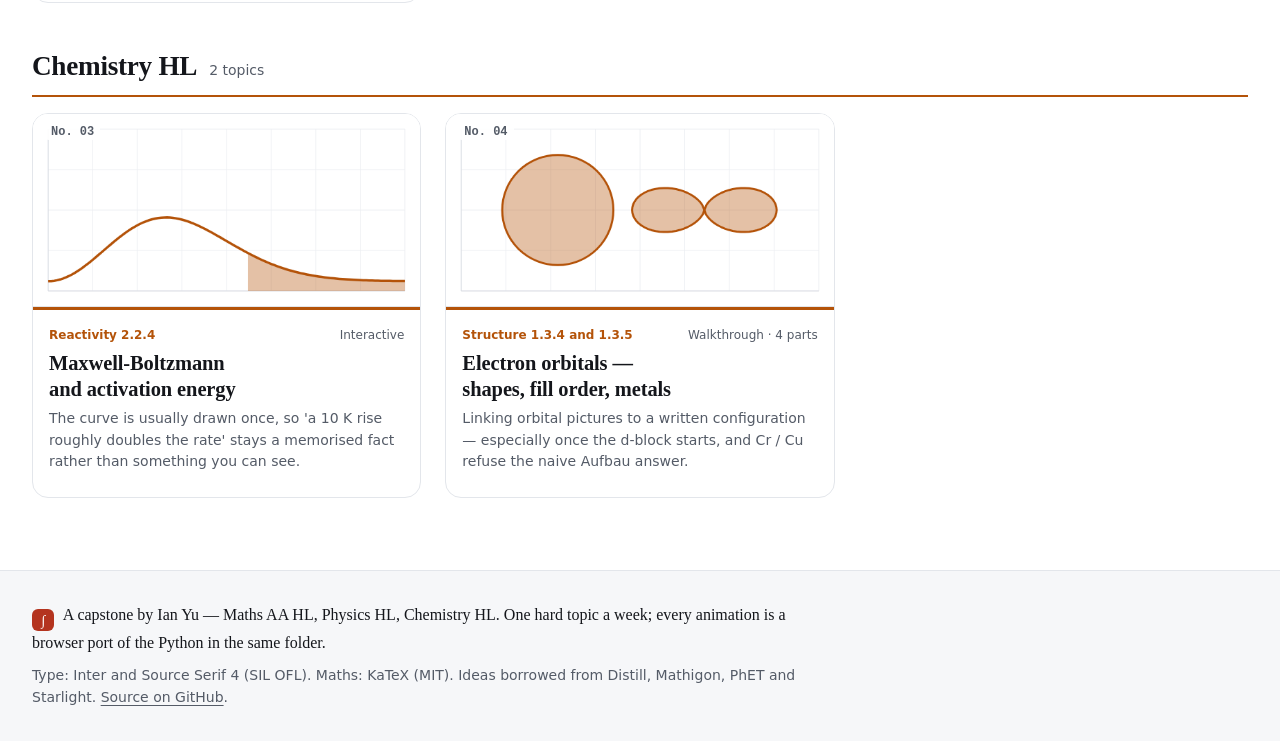
==== commit e5e274e6: "Redesign the site as an explorable textbook kept like a lab notebook Tokens for type, spacing, radii" ====
--- a/docs/index.html
+++ b/docs/index.html
@@ -5,49 +5,95 @@
 <meta name="viewport" content="width=device-width, initial-scale=1">
 <title>IB HL Visualisations</title>
 <meta name="description" content="Runnable Python visualisations for hard IB Higher Level topics in Maths, Physics and Chemistry.">
-<meta name="theme-color" content="#b4341f" media="(prefers-color-scheme: light)">
-<meta name="theme-color" content="#14140f" media="(prefers-color-scheme: dark)">
+<meta name="theme-color" content="#ffffff" media="(prefers-color-scheme: light)">
+<meta name="theme-color" content="#0f1116" media="(prefers-color-scheme: dark)">
 <link rel="canonical" href="https://iyu210-tech.github.io/Capstone_Repository/">
 
-<!-- Link previews. Without these the capstone shares as a blank grey card. -->
+<!-- Link previews. Without these the capstone shares as a blank grey card.
+     build_site.py rewrites the canonical, og:url and image URLs above and
+     below from SITE_URL, and uses this whole file as the template for every
+     docs/t/<id>/ page, filling each of these tags in per topic. Keep the
+     tags; the build fails if one it fills in has gone. -->
 <meta property="og:type" content="website">
 <meta property="og:site_name" content="IB HL Visualisations">
 <meta property="og:title" content="Hard IB topics you can run">
 <meta property="og:description" content="Interactive visualisations of difficult IB Higher Level Maths, Physics and Chemistry topics - play with them in the browser, then download the Python.">
 <meta property="og:url" content="https://iyu210-tech.github.io/Capstone_Repository/">
-<meta name="twitter:card" content="summary">
+<meta property="og:image" content="https://iyu210-tech.github.io/Capstone_Repository/og/home.png">
+<meta property="og:image:width" content="1200">
+<meta property="og:image:height" content="630">
+<meta name="twitter:card" content="summary_large_image">
 <meta name="twitter:title" content="Hard IB topics you can run">
 <meta name="twitter:description" content="Interactive visualisations of difficult IB Higher Level Maths, Physics and Chemistry topics.">
+<meta name="twitter:image" content="https://iyu210-tech.github.io/Capstone_Repository/og/home.png">
 
 <link rel="icon" href="data:image/svg+xml,%3Csvg xmlns='http://www.w3.org/2000/svg' viewBox='0 0 32 32'%3E%3Crect width='32' height='32' rx='7' fill='%23b4341f'/%3E%3Ctext x='16' y='24' font-size='23' font-family='Georgia,serif' fill='%23fff' text-anchor='middle'%3E%E2%88%AB%3C/text%3E%3C/svg%3E">
+<link rel="manifest" href="manifest.webmanifest">
+<!-- Fonts are self-hosted (docs/fonts/, both SIL OFL): the CSP allows fonts
+     from 'self', and a student on a school network that blocks Google still
+     gets the real type. Only the two upright faces are preloaded; the italic
+     is small and fetched when something first uses it. -->
+<link rel="preload" href="fonts/inter-latin.woff2" as="font" type="font/woff2" crossorigin>
+<link rel="preload" href="fonts/source-serif-4-latin.woff2" as="font" type="font/woff2" crossorigin>
 <link rel="stylesheet" href="style.css">
+<!-- Before first paint, so a saved dark theme never flashes white. -->
+<script src="theme.js"></script>
 </head>
 <body>
 
 <a class="skip-link" href="#view">Skip to content</a>
 
 <header class="site-head">
-  <a class="brand" href="#/">
-    <span class="brand-mark" aria-hidden="true">&#8747;</span>
-    <span>
-      <strong>IB HL Visualisations</strong>
-      <small>Hard topics, made runnable</small>
-    </span>
-  </a>
-  <nav class="head-actions">
-    <a class="ghost-btn" href="https://github.com/iyu210-tech/Capstone_Repository" target="_blank" rel="noopener">GitHub &#8599;</a>
-    <!-- Filled by auth.js: a "Sign in" button, or the account name plus "Sign out". -->
-    <div id="account" class="account"></div>
-  </nav>
+  <div class="site-head-inner">
+    <a class="brand" href="#/">
+      <span class="brand-mark" aria-hidden="true">&#8747;</span>
+      <span class="brand-text">
+        <strong>IB HL Visualisations</strong>
+        <small>Ian Yu&rsquo;s lab notebook</small>
+      </span>
+    </a>
+
+    <!-- Search lives on the home page; from anywhere else this takes you
+         there with the box focused (nav.js), the same as the phone tab. -->
+    <button type="button" class="head-search" id="head-search">
+      <svg viewBox="0 0 24 24" aria-hidden="true"><circle cx="11" cy="11" r="6.5"/><path d="M16 16l4.5 4.5"/></svg>
+      <span>Search topics</span>
+      <kbd aria-hidden="true">/</kbd>
+    </button>
+
+    <div class="theme-toggle" role="group" aria-label="Colour theme">
+      <button type="button" data-theme-choice="light" aria-pressed="false" title="Light">
+        <svg viewBox="0 0 24 24" aria-hidden="true"><circle cx="12" cy="12" r="4"/><path d="M12 2.5v2M12 19.5v2M4.6 4.6l1.4 1.4M18 18l1.4 1.4M2.5 12h2M19.5 12h2M4.6 19.4 6 18M18 6l1.4-1.4"/></svg>
+        <span class="sr-only">Light</span>
+      </button>
+      <button type="button" data-theme-choice="system" aria-pressed="true" title="Match the system">
+        <svg viewBox="0 0 24 24" aria-hidden="true"><circle cx="12" cy="12" r="8.5"/><path d="M12 3.5a8.5 8.5 0 0 1 0 17z" class="fill"/></svg>
+        <span class="sr-only">System</span>
+      </button>
+      <button type="button" data-theme-choice="dark" aria-pressed="false" title="Dark">
+        <svg viewBox="0 0 24 24" aria-hidden="true"><path d="M19.5 14.5A8 8 0 0 1 9.5 4.5a8 8 0 1 0 10 10z"/></svg>
+        <span class="sr-only">Dark</span>
+      </button>
+    </div>
+
+    <nav class="head-actions" aria-label="Site">
+      <a class="ghost-btn" href="https://github.com/iyu210-tech/Capstone_Repository" target="_blank" rel="noopener">GitHub &#8599;</a>
+      <!-- Filled by auth.js: a "Sign in" button, or the account name plus "Sign out". -->
+      <div id="account" class="account"></div>
+    </nav>
+  </div>
 </header>
 
 <main id="view" tabindex="-1">
   <!-- Replaced by the first route. Exists so a cold load shows structure
        rather than a white page while topics.js / app.js parse. -->
   <div class="skeleton" aria-hidden="true">
-    <div class="sk sk-title"></div>
-    <div class="sk sk-text"></div>
-    <div class="sk sk-text short"></div>
+    <div class="sk-hero">
+      <div class="sk sk-eyebrow"></div>
+      <div class="sk sk-title"></div>
+      <div class="sk sk-title short"></div>
+      <div class="sk sk-text"></div>
+    </div>
     <div class="sk sk-search"></div>
     <div class="sk-cards">
       <div class="sk sk-card"></div>
@@ -91,90 +137,155 @@
 </nav>
 
 <footer class="site-foot">
-  <p>Capstone project by Ian Yu &mdash; Maths AA HL, Physics HL, Chemistry HL.
-     Every animation here is a browser port of the Python in the same folder.</p>
+  <div class="site-foot-inner">
+    <p class="foot-sign"><span class="brand-mark small" aria-hidden="true">&#8747;</span>
+       A capstone by Ian Yu &mdash; Maths AA HL, Physics HL, Chemistry HL.
+       One hard topic a week; every animation is a browser port of the Python
+       in the same folder.</p>
+    <p class="foot-credits">Type: Inter and Source Serif 4 (SIL OFL). Maths:
+       KaTeX (MIT). Ideas borrowed from Distill, Mathigon, PhET and Starlight.
+       <a href="https://github.com/iyu210-tech/Capstone_Repository" target="_blank" rel="noopener">Source on GitHub</a>.</p>
+  </div>
 </footer>
 
 <!-- templates ------------------------------------------------------------ -->
 <template id="tpl-home">
   <section class="hero">
-    <h1 tabindex="-1">Hard IB topics you can <em>run</em>.</h1>
-    <p>Each topic is a small, self-contained Python program that makes one
-       difficult idea visible. Play with it here in the browser, then download
-       the code and change the numbers yourself.</p>
+    <div class="hero-text">
+      <p class="eyebrow">A capstone by Ian Yu &middot; Maths AA HL &middot; Physics HL &middot; Chemistry HL</p>
+      <h1 tabindex="-1">Hard IB topics, worked out until they <em>run</em>.</h1>
+      <p class="hero-lede">Every week I take the HL topic that was hardest and
+         turn it into something you can play with here, then take home as the
+         real Python.</p>
+    </div>
+    <ol class="hero-steps" aria-label="How it works">
+      <li><span><b>Type</b> the question you&rsquo;re stuck on.</span></li>
+      <li><span><b>Drag</b> the sliders until it clicks.</span></li>
+      <li><span><b>Take</b> the code: copy, download or open it in Colab.</span></li>
+    </ol>
   </section>
 
-  <section class="controls">
-    <label class="sr-only" for="search">Search topics</label>
-    <input id="search" type="search" placeholder="Search topics, e.g. &ldquo;why does heating speed up a reaction&rdquo;" autocomplete="off">
-    <p class="search-hint" aria-hidden="true">Press <kbd>/</kbd> from anywhere to jump here.</p>
+  <section class="controls" aria-label="Find a topic">
+    <label class="search-label" for="search">What are you stuck on?</label>
+    <div class="search-box">
+      <svg viewBox="0 0 24 24" aria-hidden="true"><circle cx="11" cy="11" r="6.5"/><path d="M16 16l4.5 4.5"/></svg>
+      <input id="search" type="search" placeholder="e.g. why does heating speed up a reaction" autocomplete="off" spellcheck="false">
+      <!-- The "/" shortcut, shown where it can be used: touch screens hide it. -->
+      <span class="search-hint" aria-hidden="true">Press <kbd>/</kbd></span>
+    </div>
+    <div class="suggest" data-suggest hidden><span class="suggest-lead">Try</span></div>
     <div id="filters" class="filters" role="group" aria-label="Filter by subject"></div>
   </section>
 
-  <p id="count" class="count" role="status" aria-live="polite"></p>
-  <section id="cards" class="cards"></section>
+  <div class="status-row">
+    <p id="count" class="count" role="status" aria-live="polite"></p>
+  </div>
+  <section id="cards" class="cards" aria-label="Topics"></section>
   <p id="empty" class="empty" hidden></p>
 </template>
 
 <template id="tpl-topic">
-  <a class="back" href="#/">&#8592; All topics</a>
-  <article class="topic">
-    <header class="topic-head">
-      <span class="pill" data-subject></span>
-      <h1 data-title tabindex="-1"></h1>
-      <p class="syllabus" data-syllabus></p>
-    </header>
-
-    <section class="panel" id="demo-panel">
-      <h2>Explore</h2>
-      <div class="demo">
-        <canvas id="stage" width="900" height="480" role="img" aria-label="Interactive plot"></canvas>
-        <div id="demo-controls" class="demo-controls"></div>
-        <p id="demo-readout" class="readout" aria-live="off"></p>
-      </div>
-    </section>
-
-    <section class="two-up">
-      <div class="panel">
-        <h2>The hard bit</h2>
-        <p data-hard></p>
-      </div>
-      <div class="panel">
-        <h2>What this shows</h2>
-        <p data-shows></p>
-      </div>
-    </section>
-
-    <section class="panel">
-      <div class="panel-head">
-        <h2>The Python</h2>
-        <div class="actions">
-          <button id="copy-btn" class="btn">Copy</button>
-          <button id="dl-btn" class="btn primary">Download .py</button>
+  <div class="topic-layout">
+    <!-- Every topic, grouped by subject, so the next one is one click away.
+         Filled by app.js; hidden below 1180px, where prev/next does the job. -->
+    <aside class="topic-side" aria-label="All topics">
+      <a class="side-home" href="#/">&#8592; All topics</a>
+      <nav class="topic-index" data-index aria-label="Topics by subject"></nav>
+    </aside>
+
+    <article class="topic">
+      <header class="topic-head">
+        <p class="crumbs">
+          <a class="back" href="#/">All topics</a>
+          <span aria-hidden="true">/</span>
+          <span class="pill" data-subject></span>
+          <span class="entry-no" data-entry></span>
+        </p>
+        <h1 data-title tabindex="-1"></h1>
+        <p class="syllabus" data-syllabus></p>
+      </header>
+
+      <section class="block hard-block" aria-labelledby="h-hard">
+        <h2 class="kicker" id="h-hard"><span class="n"></span>The hard bit</h2>
+        <p class="lede" data-hard></p>
+      </section>
+
+      <section class="block figure-block" id="demo-panel" aria-labelledby="h-demo">
+        <h2 class="kicker" id="h-demo"><span class="n"></span>Try it</h2>
+        <!-- The figure and its controls: side by side when the article is
+             wide enough, controls under the figure on a phone. The orbitals
+             walkthrough replaces everything inside .demo with its own
+             sections. -->
+        <div class="demo">
+          <div class="demo-stage">
+            <canvas id="stage" width="900" height="480" role="img" aria-label="Interactive plot"></canvas>
+          </div>
+          <div class="demo-side">
+            <div class="observation">
+              <h3>What you&rsquo;re seeing</h3>
+              <p id="demo-readout" class="readout" aria-live="off"></p>
+            </div>
+            <h3 class="demo-side-title">Controls</h3>
+            <div id="demo-controls" class="demo-controls"></div>
+          </div>
         </div>
-      </div>
-      <p class="hint">This is the real file from the repository, not a
-         simplified version. Run it with
-         <code>pip install -r requirements.txt</code> and you get the same
-         figures as the animation above.</p>
-      <pre class="code" tabindex="0"><code id="source"></code></pre>
-      <p class="hint">
-        Prefer a notebook? <a data-notebook target="_blank" rel="noopener">View on GitHub</a>
-        &middot; <a data-colab target="_blank" rel="noopener">Open in Colab</a>
-        (runs in the browser, nothing to install).
-      </p>
-      <p class="sr-only" id="copy-status" role="status" aria-live="polite"></p>
-    </section>
-  </article>
+        <p class="fig-caption" data-caption></p>
+      </section>
+
+      <section class="block" aria-labelledby="h-shows">
+        <h2 class="kicker" id="h-shows"><span class="n"></span>What this shows</h2>
+        <p class="prose" data-shows></p>
+      </section>
+
+      <!-- The next three fill from topics.json when a topic has them
+           (equations, try_changing, questions) and stay hidden otherwise. -->
+      <section class="block" data-block="equations" aria-labelledby="h-eq" hidden>
+        <h2 class="kicker" id="h-eq"><span class="n"></span>Key equations</h2>
+        <div class="equations" data-equations></div>
+      </section>
+
+      <section class="block" data-block="try" aria-labelledby="h-try" hidden>
+        <h2 class="kicker" id="h-try"><span class="n"></span>Try changing</h2>
+        <ul class="try-list" data-try></ul>
+      </section>
+
+      <section class="block" data-block="questions" aria-labelledby="h-quiz" hidden>
+        <h2 class="kicker" id="h-quiz"><span class="n"></span>Check your understanding</h2>
+        <p class="block-note">Answer in your head first, then open it.</p>
+        <div class="quiz" data-questions></div>
+      </section>
+
+      <section class="block code-block" aria-labelledby="h-code">
+        <h2 class="kicker" id="h-code"><span class="n"></span>The Python</h2>
+        <p class="hint">The real file from the repository, not a simplified
+           version. Run it after <code>pip install -r requirements.txt</code>
+           and you get the same figures as above.</p>
+        <div class="code-card">
+          <div class="code-bar">
+            <span class="code-file" data-script></span>
+            <div class="actions">
+              <button id="copy-btn" class="btn">Copy</button>
+              <button id="dl-btn" class="btn primary">Download .py</button>
+              <a class="btn" data-notebook target="_blank" rel="noopener">Notebook &#8599;</a>
+              <a class="btn" data-colab target="_blank" rel="noopener">Open in Colab &#8599;</a>
+            </div>
+          </div>
+          <pre class="code" tabindex="0" aria-label="Python source"><code id="source"></code></pre>
+        </div>
+        <p class="sr-only" id="copy-status" role="status" aria-live="polite"></p>
+      </section>
+    </article>
+  </div>
 </template>
 
 <template id="tpl-missing">
   <section class="notfound">
+    <p class="eyebrow">Error 404 &middot; no such entry</p>
     <h1 tabindex="-1">That topic is not here</h1>
     <p>Nothing in the collection matches <code data-wanted></code>. It may have
        been renamed since the link was shared, or it may not be written yet
        &mdash; the collection grows each week.</p>
-    <p><a href="#/">Browse all topics &#8594;</a></p>
+    <p><a class="btn primary" href="#/">Browse all topics &#8594;</a></p>
   </section>
 </template>
 
--- a/docs/style.css
+++ b/docs/style.css
@@ -1,63 +1,270 @@
+/* IB HL Visualisations - "explorable textbook, kept like a lab notebook".
+ *
+ * Layout ideas: Distill's text column with figures that break out wider than
+ * it, Starlight's grouped sidebar and prev/next, PhET's controls beside the
+ * figure, Mathigon's reveal-then-explain questions. Nothing is copied from
+ * them - every rule here is written for this site.
+ *
+ * Everything themeable is a token on :root. Dark mode is written twice: once
+ * for the OS preference (unless the reader forced light), once for a forced
+ * dark. theme.js sets data-theme on <html>; with no choice made it is absent
+ * and the OS wins.
+ */
+
+/* fonts ----------------------------------------------------------------- */
+@font-face {
+  font-family: "Inter";
+  src: url("fonts/inter-latin.woff2") format("woff2");
+  font-weight: 100 900; font-style: normal; font-display: swap;
+}
+@font-face {
+  font-family: "Source Serif 4";
+  src: url("fonts/source-serif-4-latin.woff2") format("woff2");
+  font-weight: 200 900; font-style: normal; font-display: swap;
+}
+@font-face {
+  font-family: "Source Serif 4";
+  src: url("fonts/source-serif-4-italic-latin.woff2") format("woff2");
+  font-weight: 400; font-style: italic; font-display: swap;
+}
+
+/* tokens ---------------------------------------------------------------- */
 :root {
   color-scheme: light;
-  --bg: #f7f7f5;
+
+  /* type */
+  --font-ui: "Inter", ui-sans-serif, system-ui, -apple-system, "Segoe UI", Roboto, sans-serif;
+  --font-prose: "Source Serif 4", Georgia, "Times New Roman", serif;
+  --font-code: ui-monospace, SFMono-Regular, Menlo, Consolas, "Liberation Mono", monospace;
+  --plot-font: "Inter", ui-sans-serif, system-ui, sans-serif;
+
+  --step--2: .75rem;
+  --step--1: .875rem;
+  --step-0: 1rem;
+  --step-1: 1.125rem;
+  --step-2: 1.35rem;
+  --step-3: 1.7rem;
+  --step-4: clamp(1.9rem, 4.2vw, 2.6rem);
+  --step-5: clamp(2.2rem, 5.4vw, 3.5rem);
+
+  /* space and shape */
+  --space-1: .25rem;
+  --space-2: .5rem;
+  --space-3: .75rem;
+  --space-4: 1rem;
+  --space-5: 1.5rem;
+  --space-6: 2rem;
+  --space-7: 3rem;
+  --space-8: 4.5rem;
+  --radius-sm: 6px;
+  --radius: 10px;
+  --radius-lg: 16px;
+  --gutter: clamp(16px, 4vw, 32px);
+  --page: 1320px;
+  --measure: 42rem;
+  --side: 216px;
+
+  /* colour: ground and ink */
+  --bg: #ffffff;
+  --bg-alt: #f6f7f9;
   --surface: #ffffff;
-  --border: #e3e2dd;
-  --ink: #1c1b19;
-  --ink-soft: #5c5a55;
-  --accent: #b4341f;
-  --accent-soft: #fbeeeb;
-  --code-bg: #faf9f7;
-
-  /* Plot tokens, measured against --code-bg (the canvas ground) rather than
-     --surface. A fill that is invisible on the chart is a bug, not a nuance:
-     in the Boltzmann topic the shaded area IS the lesson. */
-  --plot-fill: rgba(180, 52, 31, .30);
-  --plot-ref: #9e988c;
-  --plot-grid: #e3e2dd;
-
-  --skeleton: #ecebe7;
-  --radius: 12px;
-  --maxw: 1100px;
+  --raised: #ffffff;
+  --ink: #14161b;
+  --ink-soft: #545b67;
+  --border: #e3e6eb;
+  --border-strong: #7c8493;
+  --shadow: 0 1px 2px rgba(20, 22, 27, .05), 0 12px 32px -22px rgba(20, 22, 27, .35);
+  --skeleton: #eceef1;
+  --scrim: rgba(15, 17, 22, .5);
+
+  /* brand: the red of the integral mark Ian started with */
+  --brand: #b4341f;
+  --brand-soft: #fbeeeb;
+  --on-accent: #ffffff;
+
+  /* per subject: text colour, tinted ground, and the plot fill */
+  --maths: #4338ca;
+  --maths-soft: #eef0ff;
+  --maths-fill: rgba(67, 56, 202, .30);
+  --physics: #0f7068;
+  --physics-soft: #e6f5f3;
+  --physics-fill: rgba(15, 112, 104, .34);
+  --chem: #b45309;
+  --chem-soft: #fdf3e6;
+  --chem-fill: rgba(180, 83, 9, .36);
+
+  /* plots. The fills are tuned against --plot-bg: a shaded area you cannot
+     see is a bug, not a nuance - in the Boltzmann topic the shaded tail IS
+     the lesson, so every fill clears 1.6:1 against the plot ground and is
+     outlined by its curve. */
+  --plot-bg: #ffffff;
+  --plot-grid: #eceef2;
+  --plot-grid-strong: #d5d9e0;
+  --plot-axis: #545b67;
+  --plot-label: #545b67;
+  --plot-ink: #14161b;
+  --plot-ref: #848c9a;
+  --plot-plate: rgba(255, 255, 255, .92);
+  --plot-cell: #ffffff;
+  --plot-dot: #d9dde4;
+
+  /* orbital blocks (s / p / d / f) - fixed across subjects */
+  --block-s: #be3a2b;
+  --block-p: #2563a8;
+  --block-d: #a86b12;
+  --block-f: #4d7c3a;
+
+  /* code */
+  --code-bg: #f6f7f9;
+  --tok-kw: #4338ca;
+  --tok-str: #0f7068;
+  --tok-num: #b4341f;
+  --tok-com: #5f6673;
 }
 
 @media (prefers-color-scheme: dark) {
-  :root {
+  :root:not([data-theme="light"]) {
     color-scheme: dark;
-    --bg: #14140f;
-    --surface: #1c1c18;
-    --border: #302f29;
-    --ink: #ecebe6;
-    --ink-soft: #a3a099;
-    --accent: #e8705a;
-    --accent-soft: #2c1c18;
-    --code-bg: #141410;
-
-    --plot-fill: rgba(232, 112, 90, .34);
-    --plot-ref: #5f5c54;
-    --plot-grid: #302f29;
-
-    --skeleton: #232320;
+    --bg: #0f1116;
+    --bg-alt: #15181e;
+    --surface: #171a21;
+    --raised: #1b1f27;
+    --ink: #e8eaef;
+    --ink-soft: #9ca3b0;
+    --border: #272b34;
+    --border-strong: #6b7280;
+    --shadow: 0 1px 2px rgba(0, 0, 0, .4), 0 16px 36px -24px rgba(0, 0, 0, .9);
+    --skeleton: #1d2129;
+    --scrim: rgba(0, 0, 0, .65);
+    --brand: #ff8a73;
+    --brand-soft: #2c1a17;
+    --on-accent: #0f1116;
+    --maths: #a5b4fc;
+    --maths-soft: #1d1f3a;
+    --maths-fill: rgba(165, 180, 252, .34);
+    --physics: #5eead4;
+    --physics-soft: #102624;
+    --physics-fill: rgba(94, 234, 212, .30);
+    --chem: #fbbf24;
+    --chem-soft: #2a2010;
+    --chem-fill: rgba(251, 191, 36, .30);
+    --plot-bg: #13161c;
+    --plot-grid: #232731;
+    --plot-grid-strong: #353a46;
+    --plot-axis: #9ca3b0;
+    --plot-label: #9ca3b0;
+    --plot-ink: #e8eaef;
+    --plot-ref: #6b7280;
+    --plot-plate: rgba(19, 22, 28, .92);
+    --plot-cell: #1b1f27;
+    --plot-dot: #262a33;
+    --block-s: #ff8a73;
+    --block-p: #7fb0f0;
+    --block-d: #f0b755;
+    --block-f: #9fd07f;
+    --code-bg: #13161c;
+    --tok-kw: #a5b4fc;
+    --tok-str: #5eead4;
+    --tok-num: #ff8a73;
+    --tok-com: #8b93a1;
   }
 }
-
-* { box-sizing: border-box; }
+:root[data-theme="dark"] {
+  color-scheme: dark;
+  --bg: #0f1116;
+  --bg-alt: #15181e;
+  --surface: #171a21;
+  --raised: #1b1f27;
+  --ink: #e8eaef;
+  --ink-soft: #9ca3b0;
+  --border: #272b34;
+  --border-strong: #6b7280;
+  --shadow: 0 1px 2px rgba(0, 0, 0, .4), 0 16px 36px -24px rgba(0, 0, 0, .9);
+  --skeleton: #1d2129;
+  --scrim: rgba(0, 0, 0, .65);
+  --brand: #ff8a73;
+  --brand-soft: #2c1a17;
+  --on-accent: #0f1116;
+  --maths: #a5b4fc;
+  --maths-soft: #1d1f3a;
+  --maths-fill: rgba(165, 180, 252, .34);
+  --physics: #5eead4;
+  --physics-soft: #102624;
+  --physics-fill: rgba(94, 234, 212, .30);
+  --chem: #fbbf24;
+  --chem-soft: #2a2010;
+  --chem-fill: rgba(251, 191, 36, .30);
+  --plot-bg: #13161c;
+  --plot-grid: #232731;
+  --plot-grid-strong: #353a46;
+  --plot-axis: #9ca3b0;
+  --plot-label: #9ca3b0;
+  --plot-ink: #e8eaef;
+  --plot-ref: #6b7280;
+  --plot-plate: rgba(19, 22, 28, .92);
+  --plot-cell: #1b1f27;
+  --plot-dot: #262a33;
+  --block-s: #ff8a73;
+  --block-p: #7fb0f0;
+  --block-d: #f0b755;
+  --block-f: #9fd07f;
+  --code-bg: #13161c;
+  --tok-kw: #a5b4fc;
+  --tok-str: #5eead4;
+  --tok-num: #ff8a73;
+  --tok-com: #8b93a1;
+}
+
+/* The accent follows the subject on the page. It is set on <body>, not
+   :root, because demos.js reads every colour from body's computed style -
+   and a custom property holding var(--accent) resolves where it is
+   declared, so these have to be declared here to see the subject's value. */
+body {
+  --accent: var(--brand);
+  --accent-soft: var(--brand-soft);
+  --accent-fill: rgba(180, 52, 31, .30);
+  --plot-line: var(--accent);
+  --plot-fill: var(--accent-fill);
+}
+body[data-accent="maths"] { --accent: var(--maths); --accent-soft: var(--maths-soft); --accent-fill: var(--maths-fill); }
+body[data-accent="physics"] { --accent: var(--physics); --accent-soft: var(--physics-soft); --accent-fill: var(--physics-fill); }
+body[data-accent="chem"] { --accent: var(--chem); --accent-soft: var(--chem-soft); --accent-fill: var(--chem-fill); }
+/* Anything can carry its own subject colour: cards, chips, sidebar groups. */
+[data-key="maths"] { --key: var(--maths); --key-soft: var(--maths-soft); }
+[data-key="physics"] { --key: var(--physics); --key-soft: var(--physics-soft); }
+[data-key="chem"] { --key: var(--chem); --key-soft: var(--chem-soft); }
+[data-key="other"] { --key: var(--ink-soft); --key-soft: var(--bg-alt); }
+
+/* base ------------------------------------------------------------------ */
+*, *::before, *::after { box-sizing: border-box; }
+
+html { -webkit-text-size-adjust: 100%; text-size-adjust: 100%; }
 
 body {
   margin: 0;
   background: var(--bg);
   color: var(--ink);
-  font: 16px/1.6 ui-sans-serif, system-ui, -apple-system, "Segoe UI", Roboto, sans-serif;
+  font: 400 var(--step-0)/1.6 var(--font-ui);
   -webkit-font-smoothing: antialiased;
-}
-
-a { color: var(--accent); }
+  text-rendering: optimizeLegibility;
+  min-height: 100vh;
+  display: flex;
+  flex-direction: column;
+}
+
+a { color: var(--brand); text-underline-offset: .18em; text-decoration-thickness: 1px; }
+a:hover { text-decoration-thickness: 2px; }
+img, svg, canvas { max-width: 100%; }
+button, input, select, textarea { font: inherit; color: inherit; }
+code, kbd, pre { font-family: var(--font-code); }
+h1, h2, h3, h4 { text-wrap: balance; }
+p { text-wrap: pretty; }
 
 /* One focus ring for every interactive thing on the site. */
-:where(a, button, input, summary, [tabindex]):focus-visible {
+:where(a, button, input, select, textarea, summary, [tabindex]):focus-visible {
   outline: 2px solid var(--accent);
   outline-offset: 2px;
-  border-radius: 6px;
+  border-radius: var(--radius-sm);
 }
 /* The page heading is focused on navigation so screen readers announce the
    new view; that is programmatic, so it should not flash a ring. */
@@ -70,177 +277,465 @@
 }
 
 .skip-link {
-  position: absolute; left: .75rem; top: -3rem;
-  background: var(--accent); color: #fff;
-  padding: .5rem .9rem; border-radius: 8px;
-  text-decoration: none; font-size: .9rem; z-index: 20;
+  position: absolute; left: var(--space-3); top: -4rem; z-index: 60;
+  background: var(--ink); color: var(--bg);
+  padding: var(--space-2) var(--space-4); border-radius: var(--radius-sm);
+  text-decoration: none; font-size: var(--step--1); font-weight: 600;
   transition: top .15s ease;
 }
-.skip-link:focus { top: .75rem; }
-
-/* header / footer ------------------------------------------------------- */
+.skip-link:focus { top: var(--space-3); }
+
+kbd {
+  display: inline-block; min-width: 1.5em; text-align: center;
+  font-size: .78em; font-weight: 600; line-height: 1.5;
+  padding: 0 .4em; border-radius: 5px;
+  border: 1px solid var(--border-strong); border-bottom-width: 2px;
+  background: var(--surface); color: var(--ink-soft);
+}
+
+/* buttons --------------------------------------------------------------- */
+.btn, .ghost-btn {
+  display: inline-flex; align-items: center; justify-content: center; gap: .4em;
+  min-height: 36px; padding: .35rem .85rem;
+  border: 1px solid var(--border); border-radius: var(--radius-sm);
+  background: var(--raised); color: var(--ink);
+  font-size: var(--step--1); font-weight: 500; line-height: 1.2;
+  text-decoration: none; white-space: nowrap; cursor: pointer;
+  transition: border-color .12s ease, background-color .12s ease, color .12s ease;
+}
+.btn:hover, .ghost-btn:hover { border-color: var(--border-strong); }
+.btn.primary { background: var(--ink); border-color: var(--ink); color: var(--bg); }
+.btn.primary:hover { background: color-mix(in srgb, var(--ink) 85%, var(--bg)); }
+.btn[aria-pressed="true"] {
+  background: var(--accent-soft); border-color: var(--accent); color: var(--ink);
+}
+.btn:disabled, .btn[disabled] { opacity: .5; cursor: default; }
+.ghost-btn { background: transparent; color: var(--ink-soft); }
+.ghost-btn:hover { color: var(--ink); }
+
+.linkish {
+  border: 0; background: none; padding: 0; cursor: pointer;
+  color: var(--brand); font-size: var(--step--1); text-decoration: underline;
+  text-underline-offset: .18em;
+}
+
+.chip {
+  display: inline-flex; align-items: center; gap: .5em;
+  min-height: 34px; padding: .3rem .85rem;
+  border: 1px solid var(--border); border-radius: 999px;
+  background: var(--raised); color: var(--ink);
+  font-size: var(--step--1); font-weight: 500; cursor: pointer;
+}
+.chip:hover { border-color: var(--border-strong); }
+.chip[aria-pressed="true"] { background: var(--ink); border-color: var(--ink); color: var(--bg); }
+.chip .dot { width: 8px; height: 8px; border-radius: 50%; background: var(--key, var(--ink-soft)); flex: none; }
+.chip .n { color: var(--ink-soft); font-variant-numeric: tabular-nums; font-weight: 400; }
+.chip[aria-pressed="true"] .n { color: inherit; opacity: .75; }
+
+.pill {
+  display: inline-flex; align-items: center; gap: .4em;
+  font-size: var(--step--2); font-weight: 600; letter-spacing: .02em;
+  color: var(--ink); background: var(--accent-soft);
+  border-radius: 999px; padding: .15rem .6rem;
+}
+.pill::before { content: ""; width: 7px; height: 7px; border-radius: 50%; background: var(--accent); }
+
+/* header ---------------------------------------------------------------- */
 .site-head {
-  display: flex; align-items: center; justify-content: space-between;
-  gap: 1rem;
-  max-width: var(--maxw); margin: 0 auto; padding: 1.25rem 1.25rem;
-}
-.brand { display: flex; align-items: center; gap: .7rem; text-decoration: none; color: inherit; }
+  position: sticky; top: 0; z-index: 40;
+  background: color-mix(in srgb, var(--bg) 88%, transparent);
+  border-bottom: 1px solid var(--border);
+  backdrop-filter: saturate(1.4) blur(10px);
+  -webkit-backdrop-filter: saturate(1.4) blur(10px);
+}
+@supports not (background: color-mix(in srgb, red 50%, blue)) { .site-head { background: var(--bg); } }
+.site-head-inner {
+  display: flex; align-items: center; gap: var(--space-4);
+  max-width: var(--page); margin: 0 auto; padding: 0 var(--gutter);
+  height: 60px;
+}
+.brand { display: flex; align-items: center; gap: .65rem; text-decoration: none; color: var(--ink); min-width: 0; }
 .brand-mark {
-  display: grid; place-items: center;
-  width: 38px; height: 38px; border-radius: 10px;
-  background: var(--accent); color: #fff;
-  font-size: 1.4rem; line-height: 1; flex: none;
-}
-.brand strong { display: block; font-size: 1rem; }
-.brand small { display: block; color: var(--ink-soft); font-size: .8rem; }
-
-.ghost-btn {
-  border: 1px solid var(--border); border-radius: 8px;
-  padding: .45rem .8rem; text-decoration: none; white-space: nowrap;
-  font-size: .85rem; color: var(--ink-soft); background: var(--surface);
-}
-.ghost-btn:hover { border-color: var(--accent); color: var(--accent); }
-
-main { max-width: var(--maxw); margin: 0 auto; padding: 0 1.25rem 4rem; }
-
-.site-foot {
-  border-top: 1px solid var(--border);
-  color: var(--ink-soft); font-size: .85rem;
-}
-.site-foot p { max-width: var(--maxw); margin: 0 auto; padding: 1.5rem 1.25rem; }
+  display: grid; place-items: center; flex: none;
+  width: 32px; height: 32px; border-radius: 9px;
+  background: var(--brand); color: var(--on-accent);
+  font: italic 600 1.25rem/1 var(--font-prose);
+}
+.brand-mark.small { display: inline-grid; width: 22px; height: 22px; border-radius: 6px; font-size: .9rem; vertical-align: -5px; margin-right: .35rem; }
+.brand-text { display: flex; flex-direction: column; min-width: 0; }
+.brand strong { font-size: .95rem; font-weight: 650; letter-spacing: -.01em; line-height: 1.2; white-space: nowrap; }
+.brand small { font: italic .8rem/1.2 var(--font-prose); color: var(--ink-soft); white-space: nowrap; }
+
+.head-search {
+  flex: 1; max-width: 360px; margin-left: auto;
+  display: flex; align-items: center; gap: .55rem;
+  height: 38px; padding: 0 .5rem 0 .75rem;
+  border: 1px solid var(--border); border-radius: var(--radius-sm);
+  background: var(--bg-alt); color: var(--ink-soft);
+  font-size: var(--step--1); cursor: pointer; text-align: left;
+}
+.head-search:hover { border-color: var(--border-strong); color: var(--ink); }
+.head-search span { flex: 1; }
+.head-search svg { width: 17px; height: 17px; fill: none; stroke: currentColor; stroke-width: 2; stroke-linecap: round; flex: none; }
+/* On the home page the big box is right there; a second one is noise. */
+body[data-page="home"] .head-search { visibility: hidden; }
+
+.theme-toggle {
+  display: inline-flex; padding: 2px; gap: 2px; flex: none;
+  border: 1px solid var(--border); border-radius: 999px; background: var(--bg-alt);
+}
+.theme-toggle button {
+  display: grid; place-items: center; width: 30px; height: 30px;
+  border: 0; border-radius: 999px; background: none; color: var(--ink-soft); cursor: pointer;
+}
+.theme-toggle button:hover { color: var(--ink); }
+.theme-toggle button[aria-pressed="true"] { background: var(--raised); color: var(--ink); box-shadow: 0 0 0 1px var(--border-strong); }
+.theme-toggle svg { width: 16px; height: 16px; fill: none; stroke: currentColor; stroke-width: 1.8; stroke-linecap: round; stroke-linejoin: round; }
+.theme-toggle svg .fill { fill: currentColor; stroke: none; }
+.theme-toggle button[data-theme-choice="dark"] svg path { fill: currentColor; stroke: none; }
+
+.head-actions { display: flex; align-items: center; gap: var(--space-2); flex: none; }
+.account { display: flex; align-items: center; gap: var(--space-2); }
+.account-who {
+  font-size: var(--step--1); color: var(--ink-soft);
+  max-width: 11rem; overflow: hidden; text-overflow: ellipsis; white-space: nowrap;
+}
+
+/* page frame ------------------------------------------------------------ */
+main { flex: 1; width: 100%; max-width: var(--page); margin: 0 auto; padding: 0 var(--gutter) var(--space-8); }
+
+.site-foot { border-top: 1px solid var(--border); background: var(--bg-alt); color: var(--ink-soft); font-size: var(--step--1); }
+.site-foot-inner { max-width: var(--page); margin: 0 auto; padding: var(--space-6) var(--gutter); display: grid; gap: var(--space-2); }
+.site-foot p { margin: 0; max-width: 48rem; }
+.foot-sign { font: 1rem/1.55 var(--font-prose); color: var(--ink); }
+.foot-credits a { color: inherit; }
 
 /* first paint ----------------------------------------------------------- */
-/* Sits in the markup so a cold load is never a blank page; renderHome()
-   replaces it wholesale on the first route. */
-.skeleton { padding: 1.5rem 0 0; }
-.sk { background: var(--skeleton); border-radius: 8px; }
+/* Sits in the markup so a cold load is never a blank page; the router
+   replaces it wholesale on the first route. Shaped like the home page. */
+.skeleton { padding: var(--space-7) 0 0; }
+.sk { background: var(--skeleton); border-radius: var(--radius-sm); }
 @media (prefers-reduced-motion: no-preference) {
   .sk { animation: pulse 1.4s ease-in-out infinite; }
 }
 @keyframes pulse { 0%, 100% { opacity: 1; } 50% { opacity: .55; } }
-.sk-title { height: 2.6rem; width: min(24rem, 90%); margin-bottom: .9rem; }
-.sk-text  { height: 1rem; width: min(34rem, 100%); margin-bottom: .5rem; }
-.sk-text.short { width: min(26rem, 80%); margin-bottom: 2rem; }
-.sk-search { height: 3rem; border-radius: var(--radius); margin-bottom: 1.4rem; }
-.sk-cards { display: grid; grid-template-columns: repeat(auto-fill, minmax(280px, 1fr)); gap: 1rem; }
-.sk-card { height: 15.5rem; border-radius: var(--radius); }
+.sk-hero { max-width: 40rem; }
+.sk-eyebrow { height: .9rem; width: 16rem; max-width: 70%; margin-bottom: 1.2rem; }
+.sk-title { height: 2.8rem; width: 100%; margin-bottom: .6rem; }
+.sk-title.short { width: 70%; }
+.sk-text { height: 1rem; width: 85%; margin: 1rem 0 2.5rem; }
+.sk-search { height: 58px; border-radius: var(--radius-lg); max-width: 46rem; margin-bottom: 2.5rem; }
+.sk-cards { display: grid; grid-template-columns: repeat(auto-fill, minmax(min(100%, 290px), 1fr)); gap: var(--space-5); }
+.sk-card { height: 18rem; border-radius: var(--radius-lg); }
 
 .noscript {
   border: 1px solid var(--border); background: var(--surface);
-  border-radius: var(--radius); padding: 1.25rem; margin: 1.5rem 0;
-}
-.noscript h2 { margin: 0 0 .5rem; font-size: 1.05rem; }
-.noscript p { margin: 0 0 .6rem; color: var(--ink-soft); }
+  border-radius: var(--radius); padding: var(--space-5); margin: var(--space-5) 0;
+}
+.noscript h2 { margin: 0 0 var(--space-2); font-size: var(--step-1); }
+.noscript p { margin: 0 0 var(--space-2); color: var(--ink-soft); }
 .noscript p:last-child { margin-bottom: 0; }
 
-/* home ------------------------------------------------------------------ */
-.hero { padding: 1.5rem 0 2rem; max-width: 42rem; }
-.hero h1 { font-size: clamp(1.9rem, 5vw, 2.7rem); line-height: 1.15; margin: 0 0 .6rem; letter-spacing: -.02em; }
-.hero em { color: var(--accent); font-style: normal; }
-.hero p { color: var(--ink-soft); margin: 0; }
-
-.controls { display: flex; flex-direction: column; gap: .8rem; margin-bottom: 1rem; }
+/* home: hero ------------------------------------------------------------ */
+.eyebrow {
+  margin: 0 0 var(--space-3);
+  font-size: var(--step--1); font-weight: 600; color: var(--ink-soft); letter-spacing: .01em;
+}
+.hero {
+  display: grid; grid-template-columns: minmax(0, 1.5fr) minmax(0, 1fr);
+  gap: var(--space-7); align-items: end;
+  padding: var(--space-8) 0 var(--space-6);
+}
+.hero h1 {
+  margin: 0 0 var(--space-4);
+  font: 600 var(--step-5)/1.06 var(--font-prose); letter-spacing: -.022em;
+}
+.hero h1 em {
+  font-style: italic; font-weight: 500; color: var(--brand);
+  background: linear-gradient(transparent 70%, var(--brand-soft) 70%);
+  padding: 0 .08em;
+}
+.hero-lede { margin: 0; max-width: 34rem; font: 1.2rem/1.6 var(--font-prose); color: var(--ink-soft); }
+
+/* A note pinned beside the headline: the three-step promise. */
+.hero-steps {
+  list-style: none; margin: 0; padding: var(--space-4) var(--space-5);
+  background: var(--surface); border: 1px solid var(--border); border-radius: var(--radius);
+  box-shadow: var(--shadow); counter-reset: step; font-size: var(--step--1);
+  position: relative;
+}
+.hero-steps::before {
+  content: ""; position: absolute; top: -9px; left: 50%; width: 72px; height: 18px;
+  transform: translateX(-50%) rotate(-2deg);
+  background: color-mix(in srgb, var(--brand) 18%, transparent); border-radius: 2px;
+}
+.hero-steps li {
+  counter-increment: step; display: grid; grid-template-columns: 2rem 1fr; align-items: baseline;
+  padding: var(--space-2) 0; border-top: 1px dashed var(--border);
+}
+.hero-steps li:first-child { border-top: 0; }
+.hero-steps li::before {
+  content: counter(step, decimal-leading-zero);
+  font: 600 var(--step--2) var(--font-code); color: var(--brand);
+}
+@media (max-width: 860px) {
+  .hero { grid-template-columns: 1fr; gap: var(--space-5); padding-top: var(--space-6); }
+}
+
+/* home: search and filters ---------------------------------------------- */
+.controls { display: grid; grid-template-columns: minmax(0, 1fr); gap: var(--space-3); margin-bottom: var(--space-5); }
+.search-label { font: 600 var(--step-2)/1.2 var(--font-prose); letter-spacing: -.01em; }
+.search-box {
+  display: flex; align-items: center; gap: var(--space-3);
+  min-height: 60px; padding: 0 var(--space-4);
+  border: 1.5px solid var(--border-strong); border-radius: var(--radius-lg);
+  background: var(--raised); box-shadow: var(--shadow);
+  cursor: text;
+}
+.search-box:focus-within { border-color: var(--brand); box-shadow: 0 0 0 3px color-mix(in srgb, var(--brand) 22%, transparent), var(--shadow); }
+.search-box svg { width: 20px; height: 20px; flex: none; fill: none; stroke: var(--ink-soft); stroke-width: 2; stroke-linecap: round; }
 #search {
-  width: 100%; padding: .8rem 1rem;
-  border: 1px solid var(--border); border-radius: var(--radius);
-  background: var(--surface); color: var(--ink); font-size: 1rem;
-  font-family: inherit;
-}
-#search:focus-visible { outline: 2px solid var(--accent); outline-offset: 1px; border-color: transparent; }
-
-.filters { display: flex; flex-wrap: wrap; gap: .5rem; }
-.chip {
-  border: 1px solid var(--border); background: var(--surface); color: var(--ink-soft);
-  border-radius: 999px; padding: .35rem .85rem; font-size: .85rem; cursor: pointer;
-  font-family: inherit;
-}
-.chip:hover { border-color: var(--accent); color: var(--accent); }
-.chip[aria-pressed="true"] { background: var(--accent); border-color: var(--accent); color: #fff; }
-
-.count { color: var(--ink-soft); font-size: .85rem; margin: 0 0 1rem; min-height: 1.4em; }
-.count b { color: var(--ink); font-weight: 600; }
-
-.cards { display: grid; grid-template-columns: repeat(auto-fill, minmax(280px, 1fr)); gap: 1rem; }
+  flex: 1; min-width: 0; width: 100%; height: 56px;
+  border: 0; outline: 0; background: none; color: var(--ink);
+  font-size: 1.08rem;
+}
+#search::placeholder { color: var(--ink-soft); opacity: 1; }
+#search::-webkit-search-cancel-button { cursor: pointer; }
+.search-hint { flex: none; font-size: var(--step--2); color: var(--ink-soft); white-space: nowrap; }
+@media (hover: none) { .search-hint { display: none; } }
+
+.suggest { display: flex; flex-wrap: wrap; align-items: center; gap: var(--space-2); font-size: var(--step--1); }
+.suggest[hidden] { display: none; }
+.suggest-lead { color: var(--ink-soft); margin-right: var(--space-1); }
+.suggest button {
+  border: 1px dashed var(--border-strong); border-radius: 999px; background: transparent;
+  padding: .2rem .75rem; color: var(--ink); font: italic .95rem/1.5 var(--font-prose); cursor: pointer;
+}
+.suggest button:hover { border-style: solid; background: var(--bg-alt); }
+
+.filters { display: flex; flex-wrap: wrap; gap: var(--space-2); margin-top: var(--space-2); }
+
+.status-row {
+  display: flex; flex-wrap: wrap; align-items: center; justify-content: space-between;
+  gap: var(--space-2) var(--space-5);
+  padding: var(--space-3) 0; margin-bottom: var(--space-2);
+  border-bottom: 1px solid var(--border);
+}
+.count { margin: 0 0 0 auto; color: var(--ink-soft); font-size: var(--step--1); font-variant-numeric: tabular-nums; }
+
+/* Progress strip (progress.js): shown only once something is marked. */
+.progress-strip {
+  display: flex; flex-wrap: wrap; align-items: center; gap: .35rem .6rem;
+  margin: 0; font-size: var(--step--1); color: var(--ink-soft);
+}
+.progress-strip a { color: var(--ink); }
+.meter { display: inline-flex; gap: 3px; margin-right: .25rem; }
+.meter i { width: 18px; height: 8px; border-radius: 2px; border: 1px solid var(--border-strong); }
+.meter i.got { background: var(--physics); border-color: var(--physics); }
+.meter i.stuck { border-color: var(--brand); background: repeating-linear-gradient(135deg, var(--brand) 0 2px, transparent 2px 5px); }
+
+/* home: topic cards ----------------------------------------------------- */
+.cards { display: grid; gap: var(--space-7); }
+.cards.flat, .card-grid {
+  display: grid; gap: var(--space-5);
+  grid-template-columns: repeat(auto-fill, minmax(min(100%, 290px), 1fr));
+}
+.subject-group > header {
+  display: flex; align-items: baseline; gap: var(--space-3);
+  padding-bottom: var(--space-3); margin-bottom: var(--space-4);
+  border-bottom: 2px solid var(--key);
+}
+.subject-group h2 { margin: 0; font: 600 var(--step-3)/1.15 var(--font-prose); letter-spacing: -.01em; }
+.subject-group header span { color: var(--ink-soft); font-size: var(--step--1); }
+
 .card {
-  display: block; text-decoration: none; color: inherit;
-  background: var(--surface); border: 1px solid var(--border);
-  border-radius: var(--radius); padding: 1.1rem;
-  transition: transform .12s ease, border-color .12s ease;
-}
-.card:hover { transform: translateY(-2px); border-color: var(--accent); }
-.card h3 { margin: .55rem 0 .4rem; font-size: 1.05rem; line-height: 1.3; }
-.card p { margin: 0; color: var(--ink-soft); font-size: .88rem; }
-.card .thumb { width: 100%; height: 96px; border-radius: 8px; display: block; background: var(--code-bg); }
-
-.pill {
-  display: inline-block; font-size: .72rem; letter-spacing: .04em; text-transform: uppercase;
-  color: var(--accent); background: var(--accent-soft);
-  border-radius: 999px; padding: .2rem .6rem; font-weight: 600;
-}
-.empty { color: var(--ink-soft); padding: 1rem 0 2rem; }
+  position: relative; display: flex; flex-direction: column;
+  text-decoration: none; color: var(--ink);
+  background: var(--surface); border: 1px solid var(--border); border-radius: var(--radius-lg);
+  overflow: hidden;
+  transition: border-color .15s ease, box-shadow .15s ease, transform .15s ease;
+}
+.card:hover { border-color: var(--key); box-shadow: 0 16px 34px -26px var(--key); transform: translateY(-2px); }
+.card .thumb { display: block; width: 100%; height: auto; aspect-ratio: 2 / 1; background: var(--plot-bg); border-bottom: 1px solid var(--border); }
+.card-body { display: flex; flex-direction: column; gap: .35rem; padding: var(--space-4) var(--space-4) var(--space-5); border-top: 3px solid var(--key); flex: 1; }
+.card-meta { display: flex; justify-content: space-between; gap: var(--space-3); font-size: var(--step--2); font-weight: 600; }
+.card-meta .syl { color: var(--key); }
+.card-meta .kind { color: var(--ink-soft); font-weight: 500; }
+.card h3 { margin: 0; font: 600 1.28rem/1.25 var(--font-prose); letter-spacing: -.005em; }
+.card p { margin: 0; color: var(--ink-soft); font-size: var(--step--1); line-height: 1.55; }
+.card-no {
+  position: absolute; top: 10px; left: 12px;
+  font: 600 var(--step--2) var(--font-code); color: var(--ink-soft);
+  background: var(--plot-plate); padding: 1px 6px; border-radius: 4px;
+}
+.card-badge {
+  position: absolute; top: 10px; right: 12px;
+  font-size: var(--step--2); font-weight: 600; padding: 1px 8px; border-radius: 999px;
+  background: var(--raised); border: 1px solid currentColor;
+}
+.card-badge.got { color: var(--physics); }
+.card-badge.stuck { color: var(--brand); }
+
+.empty { color: var(--ink-soft); padding: var(--space-5) 0 var(--space-6); font: 1.1rem/1.6 var(--font-prose); }
 .empty button {
-  background: none; border: none; padding: 0; font: inherit;
-  color: var(--accent); text-decoration: underline; cursor: pointer;
+  background: none; border: none; padding: 0; font: 600 var(--step--1) var(--font-ui);
+  color: var(--brand); text-decoration: underline; cursor: pointer;
 }
 
 /* not found ------------------------------------------------------------- */
-.notfound { padding: 3rem 0; max-width: 34rem; }
-.notfound h1 { font-size: clamp(1.5rem, 4vw, 2.1rem); margin: 0 0 .6rem; }
-.notfound p { color: var(--ink-soft); margin: 0 0 1.2rem; }
-.notfound code {
-  background: var(--code-bg); border: 1px solid var(--border);
-  border-radius: 4px; padding: .1rem .35rem; font-size: .9em;
-}
-
-/* topic page ------------------------------------------------------------ */
-.back { display: inline-block; margin: .5rem 0 1.2rem; text-decoration: none; font-size: .9rem; }
-.topic-head h1 { font-size: clamp(1.5rem, 4vw, 2.1rem); margin: .6rem 0 .2rem; letter-spacing: -.015em; }
-.syllabus { color: var(--ink-soft); margin: 0 0 1.5rem; font-size: .9rem; }
-
-.panel {
-  background: var(--surface); border: 1px solid var(--border);
-  border-radius: var(--radius); padding: 1.25rem; margin-bottom: 1rem;
-}
-.panel h2 { font-size: .95rem; text-transform: uppercase; letter-spacing: .05em; color: var(--ink-soft); margin: 0 0 .8rem; }
-.panel p { margin: 0; }
-.panel-head { display: flex; align-items: center; justify-content: space-between; gap: 1rem; flex-wrap: wrap; }
-.panel-head h2 { margin: 0; }
-.two-up { display: grid; grid-template-columns: 1fr 1fr; gap: 1rem; }
-@media (max-width: 720px) { .two-up { grid-template-columns: 1fr; } }
-
-canvas {
-  width: 100%; height: auto; display: block;
-  border-radius: 8px; background: var(--code-bg);
-  border: 1px solid var(--border);
-}
-
-.demo-controls { display: grid; gap: .75rem; margin-top: 1rem; }
-.ctl { display: grid; grid-template-columns: 9rem 1fr 4.5rem; align-items: center; gap: .75rem; font-size: .88rem; }
-@media (max-width: 560px) { .ctl { grid-template-columns: 1fr; gap: .25rem; } .ctl output { text-align: left; } }
-.ctl output { color: var(--accent); font-variant-numeric: tabular-nums; font-weight: 600; }
-.ctl input[type=range] { width: 100%; accent-color: var(--accent); }
-.ctl-row { display: flex; gap: .6rem; flex-wrap: wrap; align-items: center; }
-
-.btn {
-  border: 1px solid var(--border); background: var(--surface); color: var(--ink);
-  border-radius: 8px; padding: .45rem .9rem; font-size: .85rem; cursor: pointer;
-  font-family: inherit;
-}
-.btn:hover { border-color: var(--accent); }
-.btn.primary { background: var(--accent); border-color: var(--accent); color: #fff; }
-.btn.primary:hover { filter: brightness(1.08); }
-.btn[aria-pressed="true"] { background: var(--accent-soft); border-color: var(--accent); color: var(--accent); }
-
-.readout { margin-top: .9rem; color: var(--ink-soft); font-size: .88rem; }
-.readout b { color: var(--ink); font-variant-numeric: tabular-nums; }
-.readout sup { font-size: .75em; }
+.notfound { padding: var(--space-8) 0; max-width: 36rem; }
+.notfound h1 { font: 600 var(--step-4)/1.1 var(--font-prose); margin: 0 0 var(--space-4); letter-spacing: -.02em; }
+.notfound p { color: var(--ink-soft); margin: 0 0 var(--space-5); font: 1.1rem/1.6 var(--font-prose); }
+.notfound code, .hint code, .prose code, .try-list code, .quiz code {
+  font-size: .86em; background: var(--code-bg); border: 1px solid var(--border);
+  border-radius: 4px; padding: .05rem .3rem;
+}
+
+/* topic page: frame ----------------------------------------------------- */
+.topic-layout { display: grid; grid-template-columns: minmax(0, 1fr); gap: var(--space-7); padding-top: var(--space-6); }
+.topic-side { display: none; }
+@media (min-width: 1180px) {
+  .topic-layout { grid-template-columns: var(--side) minmax(0, 1fr); gap: var(--space-6); }
+  .topic-side {
+    display: block; position: sticky; top: 76px; align-self: start;
+    max-height: calc(100vh - 92px); overflow: auto; padding-right: var(--space-2);
+    font-size: var(--step--1);
+  }
+}
+.side-home { display: inline-block; margin-bottom: var(--space-4); color: var(--ink-soft); text-decoration: none; }
+.side-home:hover { color: var(--ink); }
+.topic-index h3 {
+  display: flex; align-items: center; gap: .5rem;
+  margin: var(--space-4) 0 var(--space-1); padding: 0 var(--space-2);
+  font-size: var(--step--2); font-weight: 650; letter-spacing: .06em; text-transform: uppercase; color: var(--ink-soft);
+}
+.topic-index h3::before { content: ""; width: 8px; height: 8px; border-radius: 2px; background: var(--key); }
+.topic-index ul { list-style: none; margin: 0; padding: 0; }
+.topic-index a {
+  display: block; padding: .4rem var(--space-2); border-radius: var(--radius-sm);
+  color: var(--ink-soft); text-decoration: none; line-height: 1.35;
+}
+.topic-index a small { display: block; font-size: var(--step--2); opacity: .9; }
+.topic-index a:hover { background: var(--bg-alt); color: var(--ink); }
+.topic-index a[aria-current="page"] { background: var(--key-soft); color: var(--ink); font-weight: 600; box-shadow: inset 2px 0 0 var(--key); }
+
+.topic { min-width: 0; max-width: 1060px; }
+.topic > * { max-width: var(--measure); }
+.topic > .figure-block, .topic > .code-block, .topic > .topic-nav, .topic > .two-up { max-width: none; }
+
+.topic-head { margin-bottom: var(--space-5); }
+.crumbs { display: flex; flex-wrap: wrap; align-items: center; gap: .5rem; margin: 0 0 var(--space-3); font-size: var(--step--1); color: var(--ink-soft); }
+.crumbs a { color: var(--ink-soft); text-decoration: none; }
+.crumbs a:hover { color: var(--ink); text-decoration: underline; }
+.entry-no { font: 600 var(--step--2) var(--font-code); color: var(--accent); border: 1.5px solid currentColor; border-radius: 4px; padding: 1px 7px; transform: rotate(-2deg); }
+.entry-no:empty { display: none; }
+.topic-head h1 { margin: 0 0 var(--space-2); font: 650 var(--step-4)/1.1 var(--font-prose); letter-spacing: -.02em; }
+.syllabus { margin: 0; color: var(--ink-soft); font-size: var(--step--1); }
+
+/* "I get this now" / "Still stuck" (progress.js) */
+.progress-marks { display: flex; flex-wrap: wrap; gap: var(--space-2); margin: var(--space-4) 0 0; }
+.mark-btn { border-radius: 999px; }
+.mark-btn[data-mark="understood"]::before { content: "\2713"; font-weight: 700; }
+.mark-btn[data-mark="stuck"]::before { content: "?"; font-weight: 700; }
+.mark-btn[aria-pressed="true"][data-mark="understood"] { background: var(--physics-soft); border-color: var(--physics); color: var(--ink); }
+.mark-btn[aria-pressed="true"][data-mark="stuck"] { background: var(--brand-soft); border-color: var(--brand); color: var(--ink); }
+
+/* topic page: sections -------------------------------------------------- */
+.block { margin: 0 0 var(--space-7); }
+.kicker {
+  display: flex; align-items: baseline; gap: .6rem;
+  margin: 0 0 var(--space-3);
+  font: 650 var(--step-2)/1.25 var(--font-prose); letter-spacing: -.01em;
+}
+.kicker .n { font: 600 var(--step--1) var(--font-code); color: var(--accent); }
+.kicker .n:empty { display: none; }
+.block-note { margin: -.25rem 0 var(--space-4); color: var(--ink-soft); font-size: var(--step--1); }
+
+.lede {
+  margin: 0; padding-left: var(--space-5);
+  border-left: 3px solid var(--accent);
+  font: italic 400 1.35rem/1.55 var(--font-prose);
+}
+.prose { margin: 0; font: 1.15rem/1.7 var(--font-prose); }
+
+/* the figure: the centrepiece ------------------------------------------ */
+/* The block is the container, so the figure inside can change shape with
+   the room it actually has (sidebar or not), not the window width. */
+.figure-block { container-type: inline-size; }
+.figure-block .demo {
+  border: 1px solid var(--border); border-radius: var(--radius-lg);
+  background: var(--surface); box-shadow: var(--shadow); overflow: hidden;
+  display: grid; grid-template-columns: minmax(0, 1fr);
+}
+.demo-stage {
+  padding: var(--space-4);
+  background-color: var(--plot-bg);
+  /* graph-paper dots behind the plot: a notebook page, not a white void */
+  background-image: radial-gradient(var(--plot-dot) 1px, transparent 1.3px);
+  background-size: 18px 18px;
+}
+.demo-stage canvas, #stage {
+  display: block; width: 100%; height: auto;
+  border-radius: var(--radius-sm); background: var(--plot-bg);
+  touch-action: pan-y;
+}
+.demo-side {
+  display: flex; flex-direction: column; gap: var(--space-4); min-width: 0;
+  padding: var(--space-4) var(--space-5) var(--space-5);
+  border-top: 1px solid var(--border); background: var(--bg-alt);
+}
+@container (min-width: 760px) {
+  .figure-block .demo { grid-template-columns: minmax(0, 1fr) 290px; }
+  .demo-side { border-top: 0; border-left: 1px solid var(--border); }
+}
+.demo-side h3, .demo-side-title {
+  margin: 0; font-size: var(--step--2); font-weight: 650; text-transform: uppercase; letter-spacing: .07em; color: var(--ink-soft);
+}
+.observation { display: grid; gap: .3rem; padding-bottom: var(--space-4); border-bottom: 1px dashed var(--border-strong); }
+.readout { margin: 0; color: var(--ink); font: 1rem/1.55 var(--font-prose); }
+.readout b { font-family: var(--font-ui); font-size: .92em; font-weight: 650; font-variant-numeric: tabular-nums; }
+.readout sup { font-size: .72em; }
+.readout:empty { display: none; }
+.observation:has(.readout:empty) { display: none; }
+.fig-caption { margin: var(--space-3) var(--space-1) 0; color: var(--ink-soft); font-size: var(--step--1); }
+.fig-caption b { color: var(--ink); font-weight: 600; }
+.fig-caption:empty { display: none; }
+
+/* controls built by demos.js: <label class="ctl"><span/><input/><output/> */
+.demo-controls { display: grid; grid-template-columns: minmax(0, 1fr); gap: var(--space-4); }
+.ctl {
+  display: grid; grid-template-columns: minmax(0, 1fr) auto; grid-template-areas: "name out" "input input";
+  align-items: center; gap: .15rem var(--space-3); font-size: var(--step--1); font-weight: 500;
+}
+.ctl > span { grid-area: name; }
+.ctl output { grid-area: out; color: var(--accent); font-weight: 650; font-variant-numeric: tabular-nums; }
+.ctl input[type=range] { grid-area: input; width: 100%; margin: .35rem 0 0; accent-color: var(--accent); min-height: 24px; cursor: pointer; }
+.ctl-row { display: flex; gap: var(--space-2); flex-wrap: wrap; align-items: center; }
+
+/* share.js and progress.js add these under the controls */
+.share-row { padding-top: var(--space-4); border-top: 1px solid var(--border); }
+.share-status { color: var(--ink-soft); font-size: var(--step--2); flex-basis: 100%; }
+.share-status:empty { display: none; }
+.saved-setups { display: grid; grid-template-columns: minmax(0, 1fr); gap: var(--space-2); }
+.save-setup { flex-wrap: nowrap; }
+.save-setup input {
+  flex: 1 1 6rem; width: 0; min-width: 0; min-height: 36px; padding: .35rem .65rem;
+  border: 1px solid var(--border); border-radius: var(--radius-sm);
+  background: var(--raised); color: var(--ink); font-size: var(--step--1);
+}
+.save-setup input::placeholder { color: var(--ink-soft); }
+.setup-list:empty { display: none; }
+.setup-item { display: inline-flex; align-items: center; gap: .1rem; }
+.setup-item .chip { min-height: 30px; padding: .2rem .7rem; }
+.setup-del { font-size: 1.1rem; line-height: 1; text-decoration: none; color: var(--ink-soft); padding: .2rem .35rem; min-width: 28px; min-height: 28px; }
+.setup-del:hover { color: var(--brand); }
 
 /* Deferred-work state. The cheap half of a demo updates on every input; the
    expensive half is debounced and says so, instead of freezing the page. */
 .pending { opacity: .45; }
 .chip-busy {
   display: inline-flex; align-items: center; gap: .4rem;
-  color: var(--ink-soft); font-size: .82em; font-style: italic;
+  color: var(--ink-soft); font-size: .9em; font-style: italic;
 }
 .chip-busy::before {
   content: ""; width: .7em; height: .7em; flex: none;
@@ -252,409 +747,288 @@
 }
 @keyframes spin { to { transform: rotate(360deg); } }
 
-/* orbitals long-form demo ---------------------------------------------- */
-.orb-demo { display: flex; flex-direction: column; gap: 1.75rem; }
-.orb-section h3 {
-  margin: 0 0 .4rem;
-  font-size: 1.05rem;
-  letter-spacing: -.01em;
-}
+/* equations, try changing, questions ------------------------------------ */
+.equations { display: grid; grid-template-columns: minmax(0, 1fr); gap: var(--space-3); }
+.eq {
+  margin: 0; padding: var(--space-3) var(--space-5) var(--space-4);
+  border: 1px solid var(--border); border-radius: var(--radius); background: var(--surface);
+}
+.eq-tex { display: block; overflow-x: auto; overflow-y: hidden; padding: var(--space-2) 0; font-size: 1.12rem; }
+.eq-tex .katex-display { margin: .4em 0; }
+.eq-tex.raw { font-family: var(--font-code); font-size: var(--step--1); color: var(--ink-soft); white-space: pre-wrap; }
+.eq figcaption { color: var(--ink-soft); font-size: var(--step--1); }
+
+.try-list { list-style: none; margin: 0; padding: 0; counter-reset: try; }
+.try-list li {
+  counter-increment: try; position: relative;
+  padding: var(--space-3) 0 var(--space-3) 2.4rem;
+  border-top: 1px dashed var(--border); font: 1.08rem/1.6 var(--font-prose);
+}
+.try-list li:first-child { border-top: 0; }
+.try-list li::before {
+  content: counter(try, decimal-leading-zero); position: absolute; left: 0; top: calc(var(--space-3) + .2rem);
+  font: 600 var(--step--1) var(--font-code); color: var(--accent);
+}
+
+.quiz { display: grid; grid-template-columns: minmax(0, 1fr); gap: var(--space-3); }
+.quiz details {
+  border: 1px solid var(--border); border-radius: var(--radius); background: var(--surface);
+}
+.quiz summary {
+  display: grid; grid-template-columns: auto 1fr auto; gap: var(--space-3); align-items: baseline;
+  padding: var(--space-4) var(--space-5); cursor: pointer; list-style: none;
+  font: 600 1.08rem/1.45 var(--font-prose);
+}
+.quiz summary::-webkit-details-marker { display: none; }
+.quiz summary .qn { font: 600 var(--step--1) var(--font-code); color: var(--accent); }
+.quiz summary .reveal {
+  font: 600 var(--step--2) var(--font-ui); color: var(--accent); white-space: nowrap;
+  border: 1px solid currentColor; border-radius: 999px; padding: .1rem .6rem;
+}
+.quiz details[open] summary .reveal { color: var(--ink-soft); }
+.quiz .answer { margin: 0; padding: 0 var(--space-5) var(--space-4) calc(var(--space-5) + 2.2rem); font: 1.05rem/1.65 var(--font-prose); color: var(--ink-soft); }
+.quiz details[open] { border-color: var(--accent); }
+
+/* code ------------------------------------------------------------------ */
+.hint { color: var(--ink-soft); font-size: var(--step--1); margin: 0 0 var(--space-3); }
+.code-card { border: 1px solid var(--border); border-radius: var(--radius-lg); overflow: hidden; background: var(--code-bg); }
+.code-bar {
+  display: flex; flex-wrap: wrap; align-items: center; justify-content: space-between; gap: var(--space-3);
+  padding: var(--space-3) var(--space-4); border-bottom: 1px solid var(--border); background: var(--surface);
+}
+.code-file { font: 600 var(--step--1) var(--font-code); }
+.code-file::before { content: ""; display: inline-block; width: 8px; height: 8px; border-radius: 50%; background: var(--accent); margin-right: .5rem; vertical-align: 1px; }
+.actions { display: flex; flex-wrap: wrap; gap: var(--space-2); }
+.code {
+  margin: 0; padding: var(--space-4) var(--space-5);
+  font-size: 13px; line-height: 1.6; tab-size: 4;
+  max-height: 32rem; overflow: auto; background: var(--code-bg); color: var(--ink);
+}
+.code code { white-space: pre; }
+.tok-kw { color: var(--tok-kw); font-weight: 600; }
+.tok-str { color: var(--tok-str); }
+.tok-com { color: var(--tok-com); font-style: italic; }
+.tok-num { color: var(--tok-num); }
+
+/* previous / next / related (app.js) ------------------------------------ */
+.topic-nav { margin-top: var(--space-7); padding-top: var(--space-5); border-top: 1px solid var(--border); }
+.prev-next { display: grid; grid-template-columns: 1fr 1fr; gap: var(--space-4); }
+.prev-next a, .related-link {
+  display: block; text-decoration: none; color: var(--ink);
+  background: var(--surface); border: 1px solid var(--border);
+  border-radius: var(--radius); padding: var(--space-3) var(--space-4);
+  transition: border-color .12s ease;
+}
+.prev-next a:hover, .related-link:hover { border-color: var(--border-strong); }
+.prev-next span, .related-link span { font: 600 1.05rem/1.35 var(--font-prose); }
+.prev-next .next { grid-column: 2; text-align: right; }
+.prev-next small, .related-link small { display: block; color: var(--ink-soft); font-size: var(--step--2); font-weight: 600; margin-bottom: .1rem; }
+.topic-nav h2 { font-size: var(--step--2); font-weight: 650; text-transform: uppercase; letter-spacing: .07em; color: var(--ink-soft); margin: var(--space-5) 0 var(--space-3); }
+.related { list-style: none; padding: 0; margin: 0; display: grid; gap: var(--space-3); grid-template-columns: repeat(auto-fill, minmax(min(100%, 220px), 1fr)); }
+@media (max-width: 560px) { .prev-next { grid-template-columns: 1fr; } .prev-next .next { grid-column: 1; } }
+
+/* The build writes a plain version of each topic into docs/t/<id>/ for
+   crawlers and no-JS readers (build_site.py static_topic). It uses these. */
+.back { text-decoration: none; }
+article.topic > .back, main > .back { display: inline-block; margin: var(--space-5) 0 var(--space-4); font-size: var(--step--1); color: var(--ink-soft); }
+.two-up { display: grid; grid-template-columns: 1fr 1fr; gap: var(--space-4); margin-bottom: var(--space-4); }
+@media (max-width: 720px) { .two-up { grid-template-columns: 1fr; } }
+.panel { background: var(--surface); border: 1px solid var(--border); border-radius: var(--radius); padding: var(--space-5); margin-bottom: var(--space-4); }
+.panel > h2 { margin: 0 0 var(--space-3); font: 650 var(--step-1) var(--font-prose); }
+.panel p { margin: 0; font: 1.05rem/1.65 var(--font-prose); }
+.panel details { margin-top: var(--space-2); }
+
+/* orbitals long-form demo ----------------------------------------------- */
+/* demoOrbitals empties .demo and builds four sections inside it. */
+.figure-block .demo.orb-demo {
+  display: flex; flex-direction: column; gap: var(--space-7);
+  padding: var(--space-5); background: var(--surface);
+}
+.orb-toc { display: flex; flex-wrap: wrap; gap: var(--space-2); margin: 0 0 var(--space-4); padding: 0; list-style: none; }
+.orb-toc a {
+  display: inline-flex; gap: .45rem; align-items: baseline;
+  padding: .3rem .8rem; border: 1px solid var(--border); border-radius: 999px;
+  background: var(--surface); color: var(--ink); text-decoration: none; font-size: var(--step--1);
+}
+.orb-toc a:hover { border-color: var(--accent); }
+.orb-toc b { font: 600 var(--step--2) var(--font-code); color: var(--accent); }
+.orb-section { scroll-margin-top: 80px; }
+.orb-section + .orb-section { padding-top: var(--space-6); border-top: 1px dashed var(--border-strong); }
+.orb-section h3 { margin: 0 0 var(--space-2); font: 650 var(--step-2)/1.25 var(--font-prose); letter-spacing: -.01em; }
 .orb-section h4 {
-  margin: 0 0 .6rem;
-  font-size: .85rem;
-  text-transform: uppercase;
-  letter-spacing: .04em;
-  color: var(--ink-soft);
-}
-.orb-lead { margin: 0 0 1rem; color: var(--ink-soft); font-size: .92rem; }
-.orb-lead b { color: var(--ink); }
-.orb-note { margin: .75rem 0 0; color: var(--ink-soft); font-size: .88rem; }
-.orb-note b { color: var(--ink); }
-.orb-warn { color: var(--accent); font-weight: 600; }
-
-.orb-shape-row {
-  display: grid;
-  grid-template-columns: repeat(4, 1fr);
-  gap: .75rem;
-}
-@media (max-width: 640px) {
-  .orb-shape-row { grid-template-columns: repeat(2, 1fr); }
-}
+  margin: 0 0 var(--space-3); font-size: var(--step--2); font-weight: 650;
+  text-transform: uppercase; letter-spacing: .06em; color: var(--ink-soft);
+}
+.orb-lead { margin: 0 0 var(--space-4); max-width: var(--measure); color: var(--ink-soft); font: 1.05rem/1.65 var(--font-prose); }
+.orb-lead b, .orb-note b { color: var(--ink); }
+.orb-lead code, .orb-note code { font-size: .88em; }
+.orb-note { margin: var(--space-3) 0 0; color: var(--ink-soft); font: 1rem/1.6 var(--font-prose); }
+.orb-warn { color: var(--brand); font-weight: 650; }
+
+.orb-shape-row { display: grid; grid-template-columns: repeat(4, minmax(0, 1fr)); gap: var(--space-3); }
+@media (max-width: 640px) { .orb-shape-row { grid-template-columns: repeat(2, minmax(0, 1fr)); } }
 .orb-shape-card {
   display: flex; flex-direction: column; align-items: center; gap: .35rem;
-  padding: .6rem .4rem .75rem;
-  border: 1px solid var(--border); border-radius: 10px;
-  background: var(--code-bg); cursor: pointer; font-family: inherit;
-  color: inherit;
-}
-.orb-shape-card canvas {
-  width: 100%; border: none; border-radius: 6px; background: transparent;
-}
-.orb-shape-card[aria-pressed="true"] {
-  border-color: var(--accent); box-shadow: 0 0 0 1px var(--accent);
-}
-.orb-shape-label { font-weight: 600; font-size: .95rem; }
-
-.orb-pair-wrap {
-  display: flex; flex-wrap: wrap; align-items: center; gap: 1.25rem;
-}
-.orb-box-big {
-  border: none; background: transparent; padding: 0; cursor: pointer;
-}
-.orb-box-big canvas {
-  width: 120px; border: none; background: transparent;
-}
-
-.orb-legend {
-  display: flex; flex-wrap: wrap; gap: .75rem 1.25rem;
-  margin-bottom: .75rem; font-size: .85rem; color: var(--ink-soft);
-}
-.orb-legend-item { display: inline-flex; align-items: center; gap: .4rem; }
-.orb-legend-item i {
-  display: inline-block; width: 12px; height: 12px; border-radius: 3px;
-}
-
-.orb-pt {
-  display: grid;
-  grid-template-columns: repeat(18, minmax(0, 1fr));
-  gap: 3px;
-  margin-bottom: .5rem;
-}
+  padding: var(--space-2) var(--space-2) var(--space-3);
+  border: 1px solid var(--border); border-radius: var(--radius);
+  background: var(--plot-bg); cursor: pointer; color: inherit;
+}
+.orb-shape-card:hover { border-color: var(--border-strong); }
+.orb-shape-card canvas { width: 100%; border: none; border-radius: var(--radius-sm); background: transparent; }
+.orb-shape-card[aria-pressed="true"] { border-color: var(--accent); box-shadow: 0 0 0 1px var(--accent); background: var(--accent-soft); }
+.orb-shape-label { font: 600 1.05rem var(--font-prose); }
+
+.orb-pair-wrap { display: flex; flex-wrap: wrap; align-items: center; gap: var(--space-5); }
+.orb-box-big { border: 1px solid var(--border); border-radius: var(--radius); background: var(--plot-bg); padding: var(--space-2); cursor: pointer; }
+.orb-box-big:hover { border-color: var(--accent); }
+.orb-box-big canvas { width: 120px; border: none; background: transparent; display: block; }
+.orb-pair-wrap .orb-note { flex: 1 1 16rem; margin: 0; }
+
+.orb-legend { display: flex; flex-wrap: wrap; gap: var(--space-2) var(--space-5); margin-bottom: var(--space-3); font-size: var(--step--1); color: var(--ink-soft); }
+.orb-legend-item { display: inline-flex; align-items: center; gap: .45rem; }
+.orb-legend-item i { display: inline-block; width: 12px; height: 12px; border-radius: 3px; }
+
+.orb-pt { display: grid; grid-template-columns: repeat(18, minmax(0, 1fr)); gap: 3px; margin-bottom: var(--space-2); }
 .orb-pt-cell {
-  aspect-ratio: 1;
-  border: 1px solid var(--border);
-  border-radius: 4px;
-  background: var(--surface);
-  padding: 2px;
-  cursor: pointer;
-  font-family: inherit;
-  color: inherit;
-  display: flex; flex-direction: column; align-items: center; justify-content: center;
-  line-height: 1.1;
-  min-height: 0;
+  aspect-ratio: 1; min-height: 0; padding: 2px;
+  border: 1px solid var(--border); border-radius: 4px;
+  background: var(--plot-cell); color: var(--ink); cursor: pointer;
+  display: flex; flex-direction: column; align-items: center; justify-content: center; line-height: 1.1;
 }
 .orb-pt-cell small { font-size: .55rem; color: var(--ink-soft); }
-.orb-pt-cell strong { font-size: clamp(.55rem, 1.4vw, .75rem); font-weight: 600; }
-.orb-pt-cell.block-s { background: color-mix(in srgb, #b4341f 14%, var(--surface)); }
-.orb-pt-cell.block-p { background: color-mix(in srgb, #2f6f8f 14%, var(--surface)); }
-.orb-pt-cell.block-d { background: color-mix(in srgb, #c47a1a 16%, var(--surface)); }
-.orb-pt-cell[aria-pressed="true"] {
-  border-color: var(--accent);
-  box-shadow: inset 0 0 0 1px var(--accent);
-}
-@media (max-width: 720px) {
-  .orb-pt-cell small { display: none; }
-}
-
-.orb-config-card {
-  margin-top: .85rem;
-  padding: 1rem 1.1rem;
-  border: 1px solid var(--border);
-  border-radius: 10px;
-  background: var(--code-bg);
-}
-.orb-config-main {
-  display: flex; align-items: baseline; gap: .75rem; flex-wrap: wrap;
-  margin-bottom: .35rem;
-}
-.orb-config-sym {
-  font-size: 1.6rem; font-weight: 700; letter-spacing: -.02em; line-height: 1;
-}
-.orb-config-z { color: var(--ink-soft); font-size: .88rem; }
-.orb-config-str {
-  display: block;
-  font: 700 1.05rem/1.4 ui-monospace, Menlo, Consolas, monospace;
-  color: var(--ink);
-  margin: .15rem 0 .35rem;
-}
-.orb-config-end {
-  margin: 0; color: var(--ink-soft); font-size: .88rem;
-}
-.orb-config-end code {
-  font: 600 .85rem ui-monospace, Menlo, Consolas, monospace;
-  color: var(--ink);
-}
-.orb-config-boxes { margin-top: .75rem; }
-
-.orb-diag-head {
-  display: flex; flex-wrap: wrap; align-items: center;
-  justify-content: space-between; gap: .75rem;
-  margin: 1.5rem 0 .4rem;
-}
-.orb-diag-hint {
-  margin: 0 0 .65rem;
-  color: var(--ink-soft);
-  font-size: .88rem;
-}
+.orb-pt-cell strong { font-size: clamp(.55rem, 1.4vw, .78rem); font-weight: 650; }
+.orb-pt-cell.block-s { background: color-mix(in srgb, var(--block-s) 16%, var(--plot-cell)); border-color: color-mix(in srgb, var(--block-s) 38%, var(--plot-cell)); }
+.orb-pt-cell.block-p { background: color-mix(in srgb, var(--block-p) 16%, var(--plot-cell)); border-color: color-mix(in srgb, var(--block-p) 38%, var(--plot-cell)); }
+.orb-pt-cell.block-d { background: color-mix(in srgb, var(--block-d) 18%, var(--plot-cell)); border-color: color-mix(in srgb, var(--block-d) 40%, var(--plot-cell)); }
+.orb-pt-cell.block-f { background: color-mix(in srgb, var(--block-f) 16%, var(--plot-cell)); border-color: color-mix(in srgb, var(--block-f) 38%, var(--plot-cell)); }
+.orb-pt-cell:hover { border-color: var(--ink-soft); }
+.orb-pt-cell[aria-pressed="true"] { border-color: var(--ink); box-shadow: inset 0 0 0 1.5px var(--ink); }
+@media (max-width: 720px) { .orb-pt-cell small { display: none; } }
+
+.orb-config-card, .orb-why-primer, .orb-metal-panel {
+  padding: var(--space-4) var(--space-5); border: 1px solid var(--border); border-radius: var(--radius); background: var(--bg-alt);
+}
+.orb-config-card { margin-top: var(--space-3); }
+.orb-config-main { display: flex; align-items: baseline; gap: var(--space-3); flex-wrap: wrap; margin-bottom: .35rem; }
+.orb-config-sym { font: 650 1.8rem/1 var(--font-prose); letter-spacing: -.02em; }
+.orb-config-z { color: var(--ink-soft); font-size: var(--step--1); }
+.orb-config-str { display: block; font: 700 1.05rem/1.4 var(--font-code); color: var(--ink); margin: .15rem 0 .35rem; }
+.orb-config-end { margin: 0; color: var(--ink-soft); font-size: var(--step--1); }
+.orb-config-end code, .orb-metal-explain code, .orb-metal-panel code, .orb-transfer-eq code { font: 600 .86rem var(--font-code); color: var(--ink); }
+.orb-config-boxes { margin-top: var(--space-3); }
+
+.orb-diag-head { display: flex; flex-wrap: wrap; align-items: center; justify-content: space-between; gap: var(--space-3); margin: var(--space-6) 0 var(--space-2); }
+.orb-diag-head h4 { margin: 0; }
+.orb-diag-hint { margin: 0 0 var(--space-3); color: var(--ink-soft); font-size: var(--step--1); }
 .orb-diag-hint b { color: var(--ink); }
-.orb-diag-canvas {
-  width: 100%;
-  height: 460px;
-  border: 1px solid var(--border);
-  border-radius: 10px;
-  background: var(--code-bg);
-  display: block;
-}
-.orb-path {
-  display: inline-block;
-  margin-top: .25rem;
-  font: 600 .82rem ui-monospace, Menlo, Consolas, monospace;
-  color: var(--ink);
-}
-
-.orb-metal-row { margin-bottom: .75rem; }
-.orb-ex-btn { border-color: var(--accent); color: var(--accent); }
-
-.orb-why-primer {
-  margin: 0 0 1.1rem;
-  padding: 1rem 1.1rem;
-  border: 1px solid var(--border);
-  border-radius: 10px;
-  background: var(--code-bg);
-}
-.orb-why-primer h4 {
-  margin: 0 0 .75rem;
-  font-size: .9rem;
-  text-transform: none;
-  letter-spacing: 0;
-  color: var(--ink);
-}
-.orb-why-grid {
-  display: grid;
-  grid-template-columns: repeat(3, 1fr);
-  gap: .75rem;
-}
-@media (max-width: 800px) {
-  .orb-why-grid { grid-template-columns: 1fr; }
-}
-.orb-why-card {
-  padding: .75rem .85rem;
-  border-radius: 8px;
-  border: 1px solid var(--border);
-  background: var(--surface);
-  font-size: .86rem;
-  color: var(--ink-soft);
-}
-.orb-why-card strong {
-  display: block;
-  margin-bottom: .35rem;
-  color: var(--ink);
-  font-size: .88rem;
-}
+.orb-diag-canvas { width: 100%; height: 460px; display: block; border: 1px solid var(--border); border-radius: var(--radius); background: var(--plot-bg); }
+.orb-path { display: inline-block; margin-top: .25rem; font: 600 .82rem var(--font-code); color: var(--ink); overflow-wrap: anywhere; }
+
+.orb-metal-row { margin-bottom: var(--space-3); }
+.orb-ex-btn { border-color: var(--brand); }
+.orb-ex-btn:not([aria-pressed="true"]) { color: var(--brand); }
+
+.orb-why-primer { margin: 0 0 var(--space-4); }
+.orb-why-primer h4 { margin: 0 0 var(--space-3); font: 650 1.05rem var(--font-prose); text-transform: none; letter-spacing: 0; color: var(--ink); }
+.orb-why-grid { display: grid; grid-template-columns: repeat(3, minmax(0, 1fr)); gap: var(--space-3); }
+@media (max-width: 800px) { .orb-why-grid { grid-template-columns: 1fr; } }
+.orb-why-card { padding: var(--space-3) var(--space-4); border-radius: var(--radius-sm); border: 1px solid var(--border); background: var(--surface); font-size: var(--step--1); color: var(--ink-soft); }
+.orb-why-card strong { display: block; margin-bottom: .35rem; color: var(--ink); }
 .orb-why-card p { margin: 0; }
-.orb-why-note {
-  margin: .85rem 0 0;
-  font-size: .88rem;
-  color: var(--ink-soft);
-}
+.orb-why-note { margin: var(--space-3) 0 0; font-size: var(--step--1); color: var(--ink-soft); }
 .orb-why-note b { color: var(--ink); }
 
-.orb-unpaired {
-  margin: .55rem 0 0;
-  font-size: .82rem;
-  color: var(--ink-soft);
-}
+.orb-unpaired { margin: .55rem 0 0; font-size: var(--step--1); color: var(--ink-soft); }
 .orb-unpaired b { color: var(--accent); }
 
-.orb-transfer {
-  margin-bottom: .9rem;
-}
+.orb-transfer { margin-bottom: var(--space-3); }
 .orb-transfer-eq {
   display: flex; flex-wrap: wrap; align-items: center; gap: .6rem .85rem;
-  padding: .85rem 1rem;
-  border-radius: 10px;
-  border: 1px solid var(--accent);
-  background: var(--accent-soft);
-  font-size: .92rem;
-}
-.orb-transfer-eq code {
-  font: 700 .95rem ui-monospace, Menlo, Consolas, monospace;
-  color: var(--ink);
-}
-.orb-transfer-arrow {
-  color: var(--accent); font-weight: 600; font-size: .85rem;
-}
-.orb-transfer-ok {
-  border-color: var(--border);
-  background: var(--code-bg);
-  color: var(--ink-soft);
-}
-.orb-metal-explain {
-  margin-top: .9rem;
-  padding: .9rem 1rem;
-  border: 1px solid var(--border);
-  border-radius: 10px;
-  background: var(--surface);
-  font-size: .9rem;
-  color: var(--ink-soft);
-}
-.orb-metal-explain p { margin: 0 0 .5rem; color: var(--ink); }
+  padding: var(--space-3) var(--space-4); border-radius: var(--radius);
+  border: 1px solid var(--accent); background: var(--accent-soft); font-size: var(--step--1);
+}
+.orb-transfer-arrow { color: var(--ink); font-weight: 600; font-size: var(--step--1); }
+.orb-transfer-ok { border-color: var(--border); background: var(--bg-alt); color: var(--ink-soft); }
+.orb-metal-explain { margin-top: var(--space-3); padding: var(--space-4) var(--space-5); border: 1px solid var(--border); border-radius: var(--radius); background: var(--surface); color: var(--ink-soft); font: 1rem/1.6 var(--font-prose); }
+.orb-metal-explain p { margin: 0 0 var(--space-2); color: var(--ink); }
 .orb-metal-explain ul { margin: 0; padding-left: 1.2rem; }
-.orb-metal-explain li { margin: .3rem 0; }
-.orb-metal-explain code {
-  font: 600 .86rem ui-monospace, Menlo, Consolas, monospace;
-  color: var(--ink);
-}
-
-.orb-metal-grid {
-  display: grid;
-  grid-template-columns: 1fr 1fr;
-  gap: .9rem;
-}
+.orb-metal-explain li { margin: .35rem 0; }
+
+.orb-metal-grid { display: grid; grid-template-columns: 1fr 1fr; gap: var(--space-3); }
 @media (max-width: 720px) { .orb-metal-grid { grid-template-columns: 1fr; } }
-.orb-metal-panel {
-  border: 1px solid var(--border);
-  border-radius: 10px;
-  padding: .9rem;
-  background: var(--code-bg);
-}
-.orb-metal-panel code {
-  display: block;
-  margin-top: .7rem;
-  font: 600 .85rem ui-monospace, Menlo, Consolas, monospace;
-  color: var(--ink);
-}
-.orb-boxes { display: flex; flex-wrap: wrap; gap: .85rem; }
+.orb-metal-panel code { display: block; margin-top: var(--space-3); }
+.orb-boxes { display: flex; flex-wrap: wrap; gap: var(--space-3); }
 .orb-box-group.is-hot .orb-box { border-color: var(--accent); }
 .orb-box-group.is-hot .orb-box-lab { color: var(--accent); }
-.orb-box-lab {
-  font-size: .8rem; font-weight: 600; text-align: center; margin-bottom: .25rem;
-}
+.orb-box-lab { font-size: var(--step--2); font-weight: 650; text-align: center; margin-bottom: .25rem; }
 .orb-box-row { display: flex; gap: 4px; }
 .orb-box {
-  width: 28px; height: 44px;
-  border: 1.5px solid var(--ink);
-  border-radius: 3px;
-  display: flex; flex-direction: column;
-  align-items: center; justify-content: center;
-  font-size: .95rem; line-height: 1;
-  background: var(--surface);
+  width: 28px; height: 44px; border: 1.5px solid var(--ink); border-radius: 3px;
+  display: flex; flex-direction: column; align-items: center; justify-content: center;
+  font-size: .95rem; line-height: 1; background: var(--plot-cell);
 }
 .orb-box .dn { color: var(--ink-soft); }
 
-.hint { color: var(--ink-soft); font-size: .85rem; margin: .6rem 0 !important; }
-.hint code { background: var(--code-bg); border: 1px solid var(--border); border-radius: 4px; padding: .1rem .35rem; font-size: .82em; }
-
-.code {
-  background: var(--code-bg); border: 1px solid var(--border); border-radius: 8px;
-  padding: 1rem; overflow-x: auto; margin: .8rem 0 0;
-  font: 13px/1.55 ui-monospace, SFMono-Regular, Menlo, Consolas, monospace;
-  max-height: 30rem; overflow-y: auto;
-}
-.code code { white-space: pre; }
-.tok-kw { color: var(--accent); }
-.tok-str { color: #2f7d52; }
-.tok-com { color: var(--ink-soft); font-style: italic; }
-.tok-num { color: #8250df; }
-@media (prefers-color-scheme: dark) {
-  .tok-str { color: #7ee2a8; }
-  .tok-num { color: #d2a8ff; }
-}
-
-/* Motion is decoration here, never information - every demo reads correctly
-   frozen - so the preference is honoured everywhere, including the demos
-   themselves, which mount paused (see demos.js). */
-@media (prefers-reduced-motion: reduce) {
-  *, *::before, *::after {
-    animation-duration: .001ms !important;
-    animation-iteration-count: 1 !important;
-    transition-duration: .001ms !important;
-    scroll-behavior: auto !important;
-  }
-  .card:hover { transform: none; }
-}
-
-@media print {
-  .site-head, .site-foot, .controls, .demo-controls, .actions, .back, .skip-link { display: none !important; }
-  body { background: #fff; color: #000; }
-  .panel { break-inside: avoid; border-color: #ccc; }
-  .code { max-height: none; overflow: visible; }
-}
-
 /* sign in --------------------------------------------------------------- */
-.head-actions { display: flex; align-items: center; gap: .6rem; flex-wrap: wrap; }
-.account { display: flex; align-items: center; gap: .6rem; }
-.account-who {
-  font-size: .85rem; color: var(--ink-soft);
-  max-width: 11rem; overflow: hidden; text-overflow: ellipsis; white-space: nowrap;
-}
-
 .auth-dialog {
-  width: min(24rem, calc(100vw - 2rem));
-  border: 1px solid var(--border); border-radius: var(--radius);
+  width: min(25rem, calc(100vw - 2rem));
+  border: 1px solid var(--border); border-radius: var(--radius-lg);
   background: var(--surface); color: var(--ink);
-  padding: 1.5rem; position: relative;
-}
-.auth-dialog::backdrop { background: rgba(0, 0, 0, .45); }
-.auth-dialog h2 { margin: 0 0 .35rem; font-size: 1.25rem; }
-.auth-lede { margin: 0 0 1.1rem; color: var(--ink-soft); font-size: .85rem; }
-
+  padding: var(--space-6) var(--space-5) var(--space-5); position: relative;
+  box-shadow: 0 30px 80px -30px rgba(0, 0, 0, .55);
+}
+.auth-dialog::backdrop { background: var(--scrim); backdrop-filter: blur(2px); }
+.auth-dialog h2 { margin: 0 0 var(--space-2); font: 650 var(--step-3)/1.15 var(--font-prose); letter-spacing: -.01em; }
+.auth-lede { margin: 0 0 var(--space-5); color: var(--ink-soft); font: 1rem/1.55 var(--font-prose); }
 .auth-close-form { margin: 0; }
 .auth-close {
-  position: absolute; top: .6rem; right: .6rem;
-  border: 0; background: none; color: var(--ink-soft);
-  font-size: 1rem; line-height: 1; padding: .4rem; cursor: pointer;
-}
-.auth-close:hover { color: var(--accent); }
-
+  position: absolute; top: var(--space-3); right: var(--space-3);
+  display: grid; place-items: center; width: 36px; height: 36px;
+  border: 0; border-radius: 999px; background: none; color: var(--ink-soft);
+  font-size: 1rem; line-height: 1; cursor: pointer;
+}
+.auth-close:hover { background: var(--bg-alt); color: var(--ink); }
 .auth-setup {
-  margin: 0 0 1rem; padding: .75rem .9rem;
-  border: 1px solid var(--border); border-radius: 8px;
-  background: var(--accent-soft); color: var(--ink-soft); font-size: .8rem;
+  margin: 0 0 var(--space-4); padding: var(--space-3) var(--space-4);
+  border: 1px solid var(--border); border-radius: var(--radius-sm);
+  background: var(--brand-soft); color: var(--ink); font-size: var(--step--1);
 }
 .auth-setup code { font-size: .78rem; }
-
 .google-btn {
   display: flex; align-items: center; justify-content: center; gap: .6rem;
-  width: 100%; padding: .7rem 1rem;
-  border: 1px solid var(--border); border-radius: 8px;
-  background: var(--surface); color: var(--ink);
-  font: inherit; font-size: .9rem; font-weight: 500; cursor: pointer;
-}
-.google-btn:hover:not(:disabled) { border-color: var(--accent); }
+  width: 100%; min-height: 44px; padding: .6rem 1rem;
+  border: 1px solid var(--border-strong); border-radius: var(--radius-sm);
+  background: var(--raised); color: var(--ink);
+  font-size: var(--step--1); font-weight: 600; cursor: pointer;
+}
+.google-btn:hover:not(:disabled) { background: var(--bg-alt); }
 .google-btn:disabled { opacity: .55; cursor: default; }
 .google-mark { flex: none; }
-
-.auth-or {
-  display: flex; align-items: center; gap: .75rem;
-  margin: 1rem 0; color: var(--ink-soft); font-size: .78rem;
-}
-.auth-or::before, .auth-or::after {
-  content: ""; flex: 1; height: 1px; background: var(--border);
-}
-
+.auth-or { display: flex; align-items: center; gap: var(--space-3); margin: var(--space-4) 0; color: var(--ink-soft); font-size: var(--step--2); }
+.auth-or::before, .auth-or::after { content: ""; flex: 1; height: 1px; background: var(--border); }
 .auth-form { display: flex; flex-direction: column; }
-.auth-form label { font-size: .8rem; color: var(--ink-soft); margin-bottom: .3rem; }
+.auth-form label { font-size: var(--step--1); font-weight: 600; margin-bottom: .3rem; }
 .auth-form input {
-  padding: .6rem .75rem; margin-bottom: .9rem;
-  border: 1px solid var(--border); border-radius: 8px;
-  background: var(--bg); color: var(--ink); font: inherit; font-size: .9rem;
-}
-.auth-submit { width: 100%; padding: .7rem 1rem; font-size: .9rem; }
+  min-height: 44px; padding: .55rem .75rem; margin-bottom: var(--space-4);
+  border: 1px solid var(--border-strong); border-radius: var(--radius-sm);
+  background: var(--bg); color: var(--ink); font-size: 1rem;
+}
+.auth-form input:focus-visible { border-color: var(--brand); }
+.auth-submit { width: 100%; min-height: 44px; font-size: var(--step--1); }
 .auth-submit:disabled { opacity: .55; cursor: default; }
-
-.linkish {
-  border: 0; background: none; padding: 0; cursor: pointer;
-  color: var(--accent); font: inherit; font-size: .8rem; text-decoration: underline;
-}
-#auth-reset { align-self: flex-start; margin-top: .7rem; }
-
+#auth-reset { align-self: flex-start; margin-top: var(--space-3); }
 .auth-msg {
-  margin: 1rem 0 0; padding: .6rem .75rem;
-  border-radius: 8px; font-size: .82rem;
-  border: 1px solid var(--border); background: var(--bg); color: var(--ink);
-}
-.auth-msg[data-kind="err"] { border-color: var(--accent); color: var(--accent); background: var(--accent-soft); }
-
-.auth-switch {
-  margin: 1.1rem 0 0; color: var(--ink-soft); font-size: .8rem;
-  display: flex; gap: .4rem; flex-wrap: wrap;
-}
-
-/* phone navigation ------------------------------------------------------- */
+  margin: var(--space-4) 0 0; padding: var(--space-3) var(--space-4);
+  border-radius: var(--radius-sm); font-size: var(--step--1);
+  border: 1px solid var(--border); background: var(--bg-alt); color: var(--ink);
+}
+.auth-msg[data-kind="err"] { border-color: var(--brand); background: var(--brand-soft); }
+.auth-msg[data-kind="ok"] { border-color: var(--physics); background: var(--physics-soft); }
+.auth-switch { margin: var(--space-5) 0 0; color: var(--ink-soft); font-size: var(--step--1); display: flex; gap: .4rem; flex-wrap: wrap; }
+
+/* phone navigation ------------------------------------------------------ */
 /* Above 720px the header carries these actions and the bar is not rendered. */
 .mobile-nav { display: none; }
-
 .mnav-item svg {
   width: 22px; height: 22px; flex: none;
   fill: none; stroke: currentColor; stroke-width: 1.7;
@@ -675,64 +1049,67 @@
     /* Clears the iOS home indicator instead of sitting under it. */
     padding-bottom: env(safe-area-inset-bottom, 0px);
   }
-
   .mnav-item {
-    flex: 1; display: flex; flex-direction: column;
+    position: relative; flex: 1; display: flex; flex-direction: column;
     align-items: center; justify-content: center; gap: .2rem;
     /* 56px of height, so every tab clears the 44px touch target minimum. */
     min-height: 56px; padding: .5rem .25rem;
     border: 0; background: none; cursor: pointer;
-    font: inherit; font-size: .68rem; letter-spacing: .01em;
+    font-size: .7rem; font-weight: 600; letter-spacing: .01em;
     color: var(--ink-soft); text-decoration: none;
     -webkit-tap-highlight-color: transparent;
   }
-  .mnav-item.is-on { color: var(--accent); }
+  .mnav-item.is-on { color: var(--ink); }
+  .mnav-item.is-on::before {
+    content: ""; position: absolute; top: 0; left: 30%; right: 30%; height: 2px;
+    border-radius: 0 0 2px 2px; background: var(--brand);
+  }
   .mnav-item:focus-visible { outline-offset: -3px; }
 
   /* The bar floats over the page, so the last thing on it needs room to clear
      the bar - otherwise the footer sits permanently underneath. */
   body { padding-bottom: calc(56px + env(safe-area-inset-bottom, 0px)); }
 
-  /* The header was three wrapped lines plus two stacked buttons on a phone -
-     about a fifth of the first screen before any topic showed. The bar below
-     carries those actions now, so the header can shrink to the brand. */
-  .head-actions { display: none; }
-  .site-head { padding: .85rem 1.25rem; }
+  /* The bar below carries search, account and GitHub, so the header can
+     shrink to the brand and the theme switch. */
+  .head-actions, .head-search { display: none; }
+  .site-head-inner { height: 56px; gap: var(--space-3); justify-content: space-between; }
   .brand small { display: none; }
-  .brand strong { font-size: .95rem; }
-}
-
-@media print { .mobile-nav { display: none !important; } }
-
-/* The "/" shortcut is only any use with a keyboard, so touch screens skip it. */
-.search-hint { margin: -.35rem 0 0; font-size: .78rem; color: var(--ink-soft); }
-.search-hint kbd {
-  font: 600 .75rem/1 ui-monospace, SFMono-Regular, Menlo, Consolas, monospace;
-  border: 1px solid var(--border); border-bottom-width: 2px; border-radius: 4px;
-  padding: .1rem .35rem; background: var(--surface); color: var(--ink);
-}
-@media (hover: none) { .search-hint { display: none; } }
-
-/* progress and sharing --------------------------------------------------- */
-/* Deliberately plain: built from the existing .btn / .chip / .ctl-row pieces
-   so it sits in whatever look the rest of the site has. */
-.progress-marks { display: flex; flex-wrap: wrap; gap: .5rem; margin: -.6rem 0 1.5rem; }
-.mark-btn[aria-pressed="true"][data-mark="stuck"] { background: var(--code-bg); border-color: var(--ink-soft); color: var(--ink); }
-
-.progress-strip { margin: 0 0 .4rem; font-size: .88rem; color: var(--ink-soft); }
-
-.share-row { margin-top: .75rem; }
-.share-status { color: var(--ink-soft); font-size: .82rem; }
-
-.saved-setups { display: grid; gap: .6rem; margin-top: .75rem; }
-.save-setup input {
-  flex: 1 1 14rem; min-width: 0; padding: .45rem .7rem;
-  border: 1px solid var(--border); border-radius: 8px;
-  background: var(--bg); color: var(--ink); font: inherit; font-size: .85rem;
-}
-.setup-list:empty { display: none; }
-.setup-item { display: inline-flex; align-items: center; gap: .15rem; }
-.setup-del { font-size: 1rem; text-decoration: none; color: var(--ink-soft); padding: 0 .3rem; }
-.setup-del:hover { color: var(--accent); }
-
-@media print { .progress-marks, .share-row, .saved-setups { display: none !important; } }
+}
+@media (max-width: 380px) {
+  .brand strong { font-size: .88rem; }
+  .theme-toggle button { width: 28px; height: 28px; }
+}
+
+/* motion and print ------------------------------------------------------ */
+/* Motion is decoration here, never information - every demo reads correctly
+   frozen - so the preference is honoured everywhere, including the demos
+   themselves, which mount paused (see demos.js). */
+@media (prefers-reduced-motion: reduce) {
+  *, *::before, *::after {
+    animation-duration: .001ms !important;
+    animation-iteration-count: 1 !important;
+    transition-duration: .001ms !important;
+    scroll-behavior: auto !important;
+  }
+  .card:hover { transform: none; }
+}
+
+@media print {
+  :root { color-scheme: light; }
+  .site-head, .site-foot, .mobile-nav, .skip-link, .controls, .suggest,
+  .demo-side, .actions, .back, .topic-side, .topic-nav, .progress-marks,
+  .share-row, .saved-setups, .orb-toc, .ctl-row, .theme-toggle { display: none !important; }
+  body { background: #fff; color: #000; padding: 0; display: block; }
+  main { max-width: none; padding: 0; }
+  .topic-layout { display: block; padding: 0; }
+  .topic > * { max-width: none; }
+  .block, .panel, .eq, .quiz details { break-inside: avoid; }
+  .figure-block .demo { box-shadow: none; border-color: #bbb; display: block; }
+  .demo-stage { background: #fff; }
+  .card { break-inside: avoid; box-shadow: none; }
+  .code { max-height: none; overflow: visible; font-size: 10pt; }
+  .code code { white-space: pre-wrap; }
+  .quiz details > * { display: block; }
+  a { color: #000; }
+}
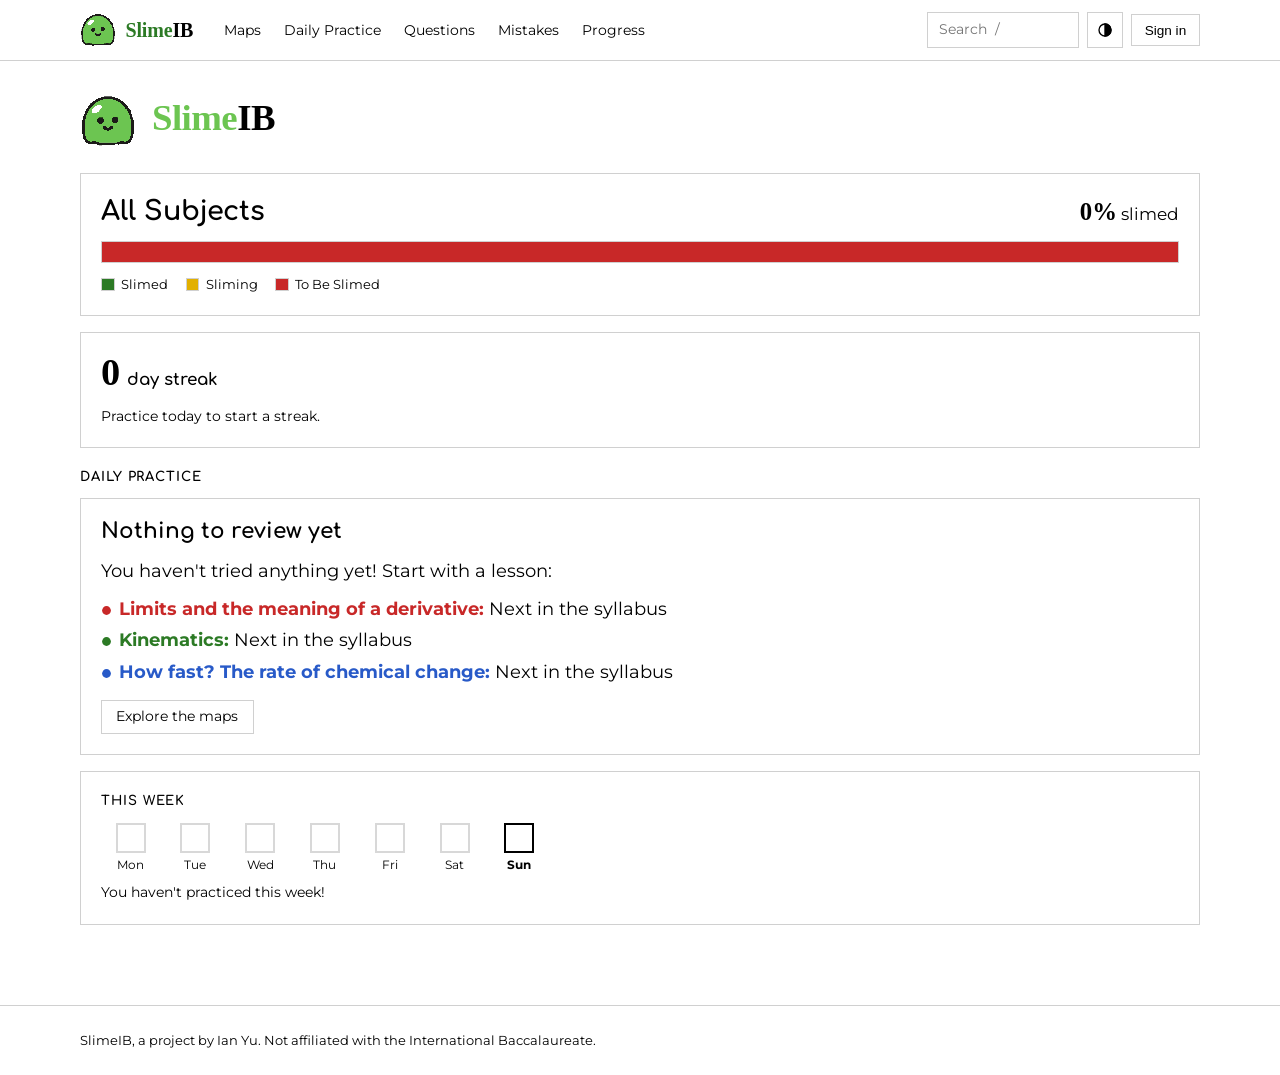
==== commit afa5d63f: "Rework website + aesthetics + setup + Practice problems system" ====
--- a/docs/index.html
+++ b/docs/index.html
@@ -2,99 +2,85 @@
 <html lang="en">
 <head>
 <meta charset="utf-8">
-<meta name="viewport" content="width=device-width, initial-scale=1">
-<title>IB HL Visualisations</title>
-<meta name="description" content="Runnable Python visualisations for hard IB Higher Level topics in Maths, Physics and Chemistry.">
+<meta name="viewport" content="width=device-width, initial-scale=1, viewport-fit=cover">
+<title>SlimeIB: IB Math, Physics &amp; Chemistry HL</title>
+<meta name="description" content="Learn IB Math AA HL, Physics HL and Chemistry HL as three connected maps: interactive lessons, simulations, questions with hints, and spaced daily review.">
 <meta name="theme-color" content="#ffffff" media="(prefers-color-scheme: light)">
-<meta name="theme-color" content="#0f1116" media="(prefers-color-scheme: dark)">
+<meta name="theme-color" content="#000000" media="(prefers-color-scheme: dark)">
 <link rel="canonical" href="https://iyu210-tech.github.io/Capstone_Repository/">
 
-<!-- Link previews. Without these the capstone shares as a blank grey card.
-     build_site.py rewrites the canonical, og:url and image URLs above and
-     below from SITE_URL, and uses this whole file as the template for every
-     docs/t/<id>/ page, filling each of these tags in per topic. Keep the
-     tags; the build fails if one it fills in has gone. -->
 <meta property="og:type" content="website">
-<meta property="og:site_name" content="IB HL Visualisations">
-<meta property="og:title" content="Hard IB topics you can run">
-<meta property="og:description" content="Interactive visualisations of difficult IB Higher Level Maths, Physics and Chemistry topics - play with them in the browser, then download the Python.">
+<meta property="og:site_name" content="SlimeIB">
+<meta property="og:title" content="SlimeIB: IB HL science, connected">
+<meta property="og:description" content="Math AA HL, Physics HL and Chemistry HL as linked maps, with interactive lessons, practice with hints and spaced daily review.">
 <meta property="og:url" content="https://iyu210-tech.github.io/Capstone_Repository/">
-<meta property="og:image" content="https://iyu210-tech.github.io/Capstone_Repository/og/home.png">
-<meta property="og:image:width" content="1200">
-<meta property="og:image:height" content="630">
-<meta name="twitter:card" content="summary_large_image">
-<meta name="twitter:title" content="Hard IB topics you can run">
-<meta name="twitter:description" content="Interactive visualisations of difficult IB Higher Level Maths, Physics and Chemistry topics.">
-<meta name="twitter:image" content="https://iyu210-tech.github.io/Capstone_Repository/og/home.png">
+<meta name="twitter:card" content="summary">
+<meta name="twitter:title" content="SlimeIB: IB HL science, connected">
+<meta name="twitter:description" content="Interactive maps, lessons and spaced practice for IB Math, Physics and Chemistry HL.">
 
-<link rel="icon" href="data:image/svg+xml,%3Csvg xmlns='http://www.w3.org/2000/svg' viewBox='0 0 32 32'%3E%3Crect width='32' height='32' rx='7' fill='%23b4341f'/%3E%3Ctext x='16' y='24' font-size='23' font-family='Georgia,serif' fill='%23fff' text-anchor='middle'%3E%E2%88%AB%3C/text%3E%3C/svg%3E">
-<link rel="manifest" href="manifest.webmanifest">
-<!-- Fonts are self-hosted (docs/fonts/, both SIL OFL): the CSP allows fonts
-     from 'self', and a student on a school network that blocks Google still
-     gets the real type. Only the two upright faces are preloaded; the italic
-     is small and fetched when something first uses it. -->
-<link rel="preload" href="fonts/inter-latin.woff2" as="font" type="font/woff2" crossorigin>
-<link rel="preload" href="fonts/source-serif-4-latin.woff2" as="font" type="font/woff2" crossorigin>
+<link rel="icon" href="favicon.ico" sizes="any">
+<link rel="icon" type="image/png" sizes="32x32" href="favicon-32.png">
+<link rel="icon" type="image/png" sizes="16x16" href="favicon-16.png">
+<link rel="preconnect" href="https://fonts.googleapis.com">
+<link rel="preconnect" href="https://fonts.gstatic.com" crossorigin>
+<link href="https://fonts.googleapis.com/css2?family=Comfortaa:wght@400;500;600;700&family=Montserrat:wght@400;500;600;700&display=swap" rel="stylesheet">
 <link rel="stylesheet" href="style.css">
-<!-- Before first paint, so a saved dark theme never flashes white. -->
-<script src="theme.js"></script>
+<!-- Set the theme before first paint, so a dark-mode reader never sees a white flash. -->
+<script>
+  (function () {
+    var p = "system";
+    try { p = (JSON.parse(localStorage.getItem("slimeib:v1")) || {}).settings.theme || "system"; } catch (e) {}
+    var dark = p === "dark" || (p === "system" && window.matchMedia && matchMedia("(prefers-color-scheme: dark)").matches);
+    document.documentElement.dataset.theme = dark ? "dark" : "light";
+  })();
+</script>
 </head>
 <body>
 
 <a class="skip-link" href="#view">Skip to content</a>
 
 <header class="site-head">
-  <div class="site-head-inner">
-    <a class="brand" href="#/">
-      <span class="brand-mark" aria-hidden="true">&#8747;</span>
+  <div class="head-inner">
+    <a class="brand" href="#/" aria-label="SlimeIB home">
+      <img class="brand-mark" src="logo.png" alt="" width="36" height="36">
       <span class="brand-text">
-        <strong>IB HL Visualisations</strong>
-        <small>Ian Yu&rsquo;s lab notebook</small>
+        <strong>Slime<span>IB</span></strong>
       </span>
     </a>
 
-    <!-- Search lives on the home page; from anywhere else this takes you
-         there with the box focused (nav.js), the same as the phone tab. -->
-    <button type="button" class="head-search" id="head-search">
-      <svg viewBox="0 0 24 24" aria-hidden="true"><circle cx="11" cy="11" r="6.5"/><path d="M16 16l4.5 4.5"/></svg>
-      <span>Search topics</span>
-      <kbd aria-hidden="true">/</kbd>
-    </button>
+    <nav class="main-nav" aria-label="Main">
+      <a data-nav="map" href="#/map">Maps</a>
+      <a data-nav="practice" href="#/practice">Daily Practice</a>
+      <a data-nav="questions" href="#/questions">Questions</a>
+      <a data-nav="mistakes" href="#/mistakes">Mistakes</a>
+      <a data-nav="progress" href="#/progress">Progress</a>
+    </nav>
 
-    <div class="theme-toggle" role="group" aria-label="Colour theme">
-      <button type="button" data-theme-choice="light" aria-pressed="false" title="Light">
-        <svg viewBox="0 0 24 24" aria-hidden="true"><circle cx="12" cy="12" r="4"/><path d="M12 2.5v2M12 19.5v2M4.6 4.6l1.4 1.4M18 18l1.4 1.4M2.5 12h2M19.5 12h2M4.6 19.4 6 18M18 6l1.4-1.4"/></svg>
-        <span class="sr-only">Light</span>
+    <div class="head-actions">
+      <form id="head-search" class="head-search" role="search">
+        <label class="sr-only" for="head-q">Search</label>
+        <input id="head-q" type="search" placeholder="Search  /" autocomplete="off">
+      </form>
+      <a class="icon-btn head-search-btn" href="#/search" aria-label="Search">
+        <svg viewBox="0 0 24 24" aria-hidden="true"><circle cx="11" cy="11" r="6.5"/><path d="M16 16l4.5 4.5"/></svg>
+      </a>
+      <button type="button" id="theme-btn" class="icon-btn" aria-label="Theme">
+        <svg class="ico-sun" viewBox="0 0 24 24" aria-hidden="true"><circle cx="12" cy="12" r="4"/><path d="M12 2.5v2.2M12 19.3v2.2M4.6 4.6l1.6 1.6M17.8 17.8l1.6 1.6M2.5 12h2.2M19.3 12h2.2M4.6 19.4l1.6-1.6M17.8 6.2l1.6-1.6"/></svg>
+        <svg class="ico-moon" viewBox="0 0 24 24" aria-hidden="true"><path d="M20 14.5A8 8 0 0 1 9.5 4a8 8 0 1 0 10.5 10.5z"/></svg>
+        <svg class="ico-auto" viewBox="0 0 24 24" aria-hidden="true"><circle cx="12" cy="12" r="8"/><path d="M12 4a8 8 0 0 1 0 16z" fill="currentColor"/></svg>
       </button>
-      <button type="button" data-theme-choice="system" aria-pressed="true" title="Match the system">
-        <svg viewBox="0 0 24 24" aria-hidden="true"><circle cx="12" cy="12" r="8.5"/><path d="M12 3.5a8.5 8.5 0 0 1 0 17z" class="fill"/></svg>
-        <span class="sr-only">System</span>
-      </button>
-      <button type="button" data-theme-choice="dark" aria-pressed="false" title="Dark">
-        <svg viewBox="0 0 24 24" aria-hidden="true"><path d="M19.5 14.5A8 8 0 0 1 9.5 4.5a8 8 0 1 0 10 10z"/></svg>
-        <span class="sr-only">Dark</span>
-      </button>
-    </div>
-
-    <nav class="head-actions" aria-label="Site">
-      <a class="ghost-btn" href="https://github.com/iyu210-tech/Capstone_Repository" target="_blank" rel="noopener">GitHub &#8599;</a>
       <!-- Filled by auth.js: a "Sign in" button, or the account name plus "Sign out". -->
       <div id="account" class="account"></div>
-    </nav>
+    </div>
   </div>
 </header>
 
 <main id="view" tabindex="-1">
-  <!-- Replaced by the first route. Exists so a cold load shows structure
-       rather than a white page while topics.js / app.js parse. -->
+  <!-- Replaced by the first route, so a cold load shows structure rather than a white page. -->
   <div class="skeleton" aria-hidden="true">
-    <div class="sk-hero">
-      <div class="sk sk-eyebrow"></div>
-      <div class="sk sk-title"></div>
-      <div class="sk sk-title short"></div>
-      <div class="sk sk-text"></div>
-    </div>
-    <div class="sk sk-search"></div>
+    <div class="sk sk-title"></div>
+    <div class="sk sk-text"></div>
+    <div class="sk sk-text short"></div>
     <div class="sk-cards">
       <div class="sk sk-card"></div>
       <div class="sk sk-card"></div>
@@ -104,190 +90,43 @@
   <noscript>
     <div class="noscript">
       <h2>This page needs JavaScript</h2>
-      <p>The interactive animations and the search run entirely in your browser,
-         so there is nothing to show without JavaScript enabled.</p>
-      <p>Every topic is still readable as plain Python on
-         <a href="https://github.com/iyu210-tech/Capstone_Repository">the GitHub
-         repository</a> &mdash; each folder holds a script, a notebook with the
-         graphs already saved, and a README explaining the concept.</p>
+      <p>The maps, lessons and practice all run in your browser, so there is
+         nothing to show without JavaScript enabled.</p>
+      <p>The Python behind each simulation is readable on
+         <a href="https://github.com/iyu210-tech/Capstone_Repository">the GitHub repository</a>.</p>
     </div>
   </noscript>
 </main>
 
-<!-- Phone navigation. Hidden above 720px, where the header has room for the
-     same actions. The account tab defers to the header button so auth.js stays
-     the only owner of the sign-in flow. -->
+<div id="toast" class="toast" role="status" aria-live="polite" hidden></div>
+
+<!-- Phone navigation. Hidden above 860px, where the header has room for the same links. -->
 <nav class="mobile-nav" aria-label="Main">
-  <a class="mnav-item" data-route="home" href="#/">
-    <svg viewBox="0 0 24 24" aria-hidden="true"><path d="M4 10.5 12 4l8 6.5V20a1 1 0 0 1-1 1h-4v-6H9v6H5a1 1 0 0 1-1-1z"/></svg>
-    <span>Topics</span>
+  <a class="mnav-item" data-nav="map" href="#/map">
+    <svg viewBox="0 0 24 24" aria-hidden="true"><circle cx="6" cy="7" r="2.5"/><circle cx="18" cy="6" r="2.5"/><circle cx="12" cy="17" r="2.5"/><path d="M8.3 7.9l7.4-1.4M7.3 9.2l3.6 5.6M16.8 8.2l-3.6 6.6"/></svg>
+    <span>Maps</span>
   </a>
-  <button type="button" class="mnav-item" id="mnav-search">
-    <svg viewBox="0 0 24 24" aria-hidden="true"><circle cx="11" cy="11" r="6.5"/><path d="M16 16l4.5 4.5"/></svg>
-    <span>Search</span>
-  </button>
+  <a class="mnav-item" data-nav="practice" href="#/practice">
+    <svg viewBox="0 0 24 24" aria-hidden="true"><path d="M20 12a8 8 0 1 1-2.3-5.6M20 4v4.5h-4.5"/></svg>
+    <span>Practice</span>
+  </a>
+  <a class="mnav-item" data-nav="mistakes" href="#/mistakes">
+    <svg viewBox="0 0 24 24" aria-hidden="true"><path d="M6 3.5h10l3 3V20a.5.5 0 0 1-.5.5h-12A.5.5 0 0 1 6 20z"/><path d="M9.5 10.5l5 5M14.5 10.5l-5 5"/></svg>
+    <span>Mistakes</span>
+  </a>
+  <a class="mnav-item" data-nav="progress" href="#/progress">
+    <svg viewBox="0 0 24 24" aria-hidden="true"><path d="M4 20V10M10 20V4M16 20v-7M22 20H2"/></svg>
+    <span>Progress</span>
+  </a>
   <button type="button" class="mnav-item" id="mnav-account">
     <svg viewBox="0 0 24 24" aria-hidden="true"><circle cx="12" cy="8.5" r="3.75"/><path d="M4.5 20c.9-4 3.9-6 7.5-6s6.6 2 7.5 6"/></svg>
     <span id="mnav-account-label">Sign in</span>
   </button>
-  <a class="mnav-item" href="https://github.com/iyu210-tech/Capstone_Repository" target="_blank" rel="noopener">
-    <svg viewBox="0 0 24 24" aria-hidden="true"><path d="M9 19c-4 1.4-4-2.2-6-2.7m12 5.3v-3.9c0-1.1.1-1.6-.6-2.2 3-.3 5.6-1.5 5.6-6.2A4.8 4.8 0 0 0 18.7 5 4.5 4.5 0 0 0 18.4 1s-1.2-.3-3.9 1.5a13 13 0 0 0-7 0C4.8.7 3.6 1 3.6 1a4.5 4.5 0 0 0-.3 4A4.8 4.8 0 0 0 2 9.3c0 4.7 2.6 5.9 5.6 6.2-.7.6-.7 1.2-.6 2.2V21"/></svg>
-    <span>GitHub</span>
-  </a>
 </nav>
 
 <footer class="site-foot">
-  <div class="site-foot-inner">
-    <p class="foot-sign"><span class="brand-mark small" aria-hidden="true">&#8747;</span>
-       A capstone by Ian Yu &mdash; Maths AA HL, Physics HL, Chemistry HL.
-       One hard topic a week; every animation is a browser port of the Python
-       in the same folder.</p>
-    <p class="foot-credits">Type: Inter and Source Serif 4 (SIL OFL). Maths:
-       KaTeX (MIT). Ideas borrowed from Distill, Mathigon, PhET and Starlight.
-       <a href="https://github.com/iyu210-tech/Capstone_Repository" target="_blank" rel="noopener">Source on GitHub</a>.</p>
-  </div>
+  <p>SlimeIB, a project by Ian Yu. Not affiliated with the International Baccalaureate.</p>
 </footer>
-
-<!-- templates ------------------------------------------------------------ -->
-<template id="tpl-home">
-  <section class="hero">
-    <div class="hero-text">
-      <p class="eyebrow">A capstone by Ian Yu &middot; Maths AA HL &middot; Physics HL &middot; Chemistry HL</p>
-      <h1 tabindex="-1">Hard IB topics, worked out until they <em>run</em>.</h1>
-      <p class="hero-lede">Every week I take the HL topic that was hardest and
-         turn it into something you can play with here, then take home as the
-         real Python.</p>
-    </div>
-    <ol class="hero-steps" aria-label="How it works">
-      <li><span><b>Type</b> the question you&rsquo;re stuck on.</span></li>
-      <li><span><b>Drag</b> the sliders until it clicks.</span></li>
-      <li><span><b>Take</b> the code: copy, download or open it in Colab.</span></li>
-    </ol>
-  </section>
-
-  <section class="controls" aria-label="Find a topic">
-    <label class="search-label" for="search">What are you stuck on?</label>
-    <div class="search-box">
-      <svg viewBox="0 0 24 24" aria-hidden="true"><circle cx="11" cy="11" r="6.5"/><path d="M16 16l4.5 4.5"/></svg>
-      <input id="search" type="search" placeholder="e.g. why does heating speed up a reaction" autocomplete="off" spellcheck="false">
-      <!-- The "/" shortcut, shown where it can be used: touch screens hide it. -->
-      <span class="search-hint" aria-hidden="true">Press <kbd>/</kbd></span>
-    </div>
-    <div class="suggest" data-suggest hidden><span class="suggest-lead">Try</span></div>
-    <div id="filters" class="filters" role="group" aria-label="Filter by subject"></div>
-  </section>
-
-  <div class="status-row">
-    <p id="count" class="count" role="status" aria-live="polite"></p>
-  </div>
-  <section id="cards" class="cards" aria-label="Topics"></section>
-  <p id="empty" class="empty" hidden></p>
-</template>
-
-<template id="tpl-topic">
-  <div class="topic-layout">
-    <!-- Every topic, grouped by subject, so the next one is one click away.
-         Filled by app.js; hidden below 1180px, where prev/next does the job. -->
-    <aside class="topic-side" aria-label="All topics">
-      <a class="side-home" href="#/">&#8592; All topics</a>
-      <nav class="topic-index" data-index aria-label="Topics by subject"></nav>
-    </aside>
-
-    <article class="topic">
-      <header class="topic-head">
-        <p class="crumbs">
-          <a class="back" href="#/">All topics</a>
-          <span aria-hidden="true">/</span>
-          <span class="pill" data-subject></span>
-          <span class="entry-no" data-entry></span>
-        </p>
-        <h1 data-title tabindex="-1"></h1>
-        <p class="syllabus" data-syllabus></p>
-      </header>
-
-      <section class="block hard-block" aria-labelledby="h-hard">
-        <h2 class="kicker" id="h-hard"><span class="n"></span>The hard bit</h2>
-        <p class="lede" data-hard></p>
-      </section>
-
-      <section class="block figure-block" id="demo-panel" aria-labelledby="h-demo">
-        <h2 class="kicker" id="h-demo"><span class="n"></span>Try it</h2>
-        <!-- The figure and its controls: side by side when the article is
-             wide enough, controls under the figure on a phone. The orbitals
-             walkthrough replaces everything inside .demo with its own
-             sections. -->
-        <div class="demo">
-          <div class="demo-stage">
-            <canvas id="stage" width="900" height="480" role="img" aria-label="Interactive plot"></canvas>
-          </div>
-          <div class="demo-side">
-            <div class="observation">
-              <h3>What you&rsquo;re seeing</h3>
-              <p id="demo-readout" class="readout" aria-live="off"></p>
-            </div>
-            <h3 class="demo-side-title">Controls</h3>
-            <div id="demo-controls" class="demo-controls"></div>
-          </div>
-        </div>
-        <p class="fig-caption" data-caption></p>
-      </section>
-
-      <section class="block" aria-labelledby="h-shows">
-        <h2 class="kicker" id="h-shows"><span class="n"></span>What this shows</h2>
-        <p class="prose" data-shows></p>
-      </section>
-
-      <!-- The next three fill from topics.json when a topic has them
-           (equations, try_changing, questions) and stay hidden otherwise. -->
-      <section class="block" data-block="equations" aria-labelledby="h-eq" hidden>
-        <h2 class="kicker" id="h-eq"><span class="n"></span>Key equations</h2>
-        <div class="equations" data-equations></div>
-      </section>
-
-      <section class="block" data-block="try" aria-labelledby="h-try" hidden>
-        <h2 class="kicker" id="h-try"><span class="n"></span>Try changing</h2>
-        <ul class="try-list" data-try></ul>
-      </section>
-
-      <section class="block" data-block="questions" aria-labelledby="h-quiz" hidden>
-        <h2 class="kicker" id="h-quiz"><span class="n"></span>Check your understanding</h2>
-        <p class="block-note">Answer in your head first, then open it.</p>
-        <div class="quiz" data-questions></div>
-      </section>
-
-      <section class="block code-block" aria-labelledby="h-code">
-        <h2 class="kicker" id="h-code"><span class="n"></span>The Python</h2>
-        <p class="hint">The real file from the repository, not a simplified
-           version. Run it after <code>pip install -r requirements.txt</code>
-           and you get the same figures as above.</p>
-        <div class="code-card">
-          <div class="code-bar">
-            <span class="code-file" data-script></span>
-            <div class="actions">
-              <button id="copy-btn" class="btn">Copy</button>
-              <button id="dl-btn" class="btn primary">Download .py</button>
-              <a class="btn" data-notebook target="_blank" rel="noopener">Notebook &#8599;</a>
-              <a class="btn" data-colab target="_blank" rel="noopener">Open in Colab &#8599;</a>
-            </div>
-          </div>
-          <pre class="code" tabindex="0" aria-label="Python source"><code id="source"></code></pre>
-        </div>
-        <p class="sr-only" id="copy-status" role="status" aria-live="polite"></p>
-      </section>
-    </article>
-  </div>
-</template>
-
-<template id="tpl-missing">
-  <section class="notfound">
-    <p class="eyebrow">Error 404 &middot; no such entry</p>
-    <h1 tabindex="-1">That topic is not here</h1>
-    <p>Nothing in the collection matches <code data-wanted></code>. It may have
-       been renamed since the link was shared, or it may not be written yet
-       &mdash; the collection grows each week.</p>
-    <p><a class="btn primary" href="#/">Browse all topics &#8594;</a></p>
-  </section>
-</template>
 
 <!-- sign in ---------------------------------------------------------------
      One dialog for both routes. Google is offered first because it is one
@@ -299,7 +138,7 @@
   </form>
 
   <h2 id="auth-title">Sign in</h2>
-  <p class="auth-lede">Every topic stays free to read and run either way &mdash;
+  <p class="auth-lede">Everything stays free to use either way &mdash;
      an account just remembers you between visits.</p>
 
   <p id="auth-setup" class="auth-setup" hidden>
@@ -338,12 +177,22 @@
   </p>
 </dialog>
 
+<!-- Order matters: data before store, store before ui, the kit in demos.js
+     before sims.js, and every view before the router in app.js. -->
 <script src="topics.js"></script>
+<script src="content.js"></script>
+<script src="data.js"></script>
+<script src="store.js"></script>
+<script src="ui.js"></script>
 <script src="demos.js"></script>
+<script src="sims.js"></script>
+<script src="quiz.js"></script>
+<script src="map.js"></script>
+<script src="lesson.js"></script>
+<script src="practice.js"></script>
+<script src="pages.js"></script>
 <script src="app.js"></script>
 <script src="nav.js"></script>
-<script src="share.js"></script>
-<script src="progress.js"></script>
 <script src="auth-config.js"></script>
 <script type="module" src="auth.js"></script>
 </body>
--- a/docs/style.css
+++ b/docs/style.css
@@ -1,274 +1,131 @@
-/* IB HL Visualisations - "explorable textbook, kept like a lab notebook".
- *
- * Layout ideas: Distill's text column with figures that break out wider than
- * it, Starlight's grouped sidebar and prev/next, PhET's controls beside the
- * figure, Mathigon's reveal-then-explain questions. Nothing is copied from
- * them - every rule here is written for this site.
- *
- * Everything themeable is a token on :root. Dark mode is written twice: once
- * for the OS preference (unless the reader forced light), once for a forced
- * dark. theme.js sets data-theme on <html>; with no choice made it is absent
- * and the OS wins.
- */
-
-/* fonts ----------------------------------------------------------------- */
-@font-face {
-  font-family: "Inter";
-  src: url("fonts/inter-latin.woff2") format("woff2");
-  font-weight: 100 900; font-style: normal; font-display: swap;
-}
-@font-face {
-  font-family: "Source Serif 4";
-  src: url("fonts/source-serif-4-latin.woff2") format("woff2");
-  font-weight: 200 900; font-style: normal; font-display: swap;
-}
-@font-face {
-  font-family: "Source Serif 4";
-  src: url("fonts/source-serif-4-italic-latin.woff2") format("woff2");
-  font-weight: 400; font-style: italic; font-display: swap;
-}
-
-/* tokens ---------------------------------------------------------------- */
+/* SlimeIB: white, black and green only.
+
+   Color rules:
+     - green (--accent) is the brand and means "progress";
+     - subjects are RGB (math red, physics green, chemistry blue);
+     - on the map, node sides encode topic difficulty (circle → triangle → square → pentagon);
+     - progress is a count of filled segments, not a color change.
+     - headers: Comic Sans; subheaders: Comfortaa; body: Montserrat; text is black. */
+
 :root {
   color-scheme: light;
-
-  /* type */
-  --font-ui: "Inter", ui-sans-serif, system-ui, -apple-system, "Segoe UI", Roboto, sans-serif;
-  --font-prose: "Source Serif 4", Georgia, "Times New Roman", serif;
-  --font-code: ui-monospace, SFMono-Regular, Menlo, Consolas, "Liberation Mono", monospace;
-  --plot-font: "Inter", ui-sans-serif, system-ui, sans-serif;
-
-  --step--2: .75rem;
-  --step--1: .875rem;
-  --step-0: 1rem;
-  --step-1: 1.125rem;
-  --step-2: 1.35rem;
-  --step-3: 1.7rem;
-  --step-4: clamp(1.9rem, 4.2vw, 2.6rem);
-  --step-5: clamp(2.2rem, 5.4vw, 3.5rem);
-
-  /* space and shape */
-  --space-1: .25rem;
-  --space-2: .5rem;
-  --space-3: .75rem;
-  --space-4: 1rem;
-  --space-5: 1.5rem;
-  --space-6: 2rem;
-  --space-7: 3rem;
-  --space-8: 4.5rem;
-  --radius-sm: 6px;
-  --radius: 10px;
-  --radius-lg: 16px;
-  --gutter: clamp(16px, 4vw, 32px);
-  --page: 1320px;
-  --measure: 42rem;
-  --side: 216px;
-
-  /* colour: ground and ink */
   --bg: #ffffff;
-  --bg-alt: #f6f7f9;
   --surface: #ffffff;
-  --raised: #ffffff;
-  --ink: #14161b;
-  --ink-soft: #545b67;
-  --border: #e3e6eb;
-  --border-strong: #7c8493;
-  --shadow: 0 1px 2px rgba(20, 22, 27, .05), 0 12px 32px -22px rgba(20, 22, 27, .35);
-  --skeleton: #eceef1;
-  --scrim: rgba(15, 17, 22, .5);
-
-  /* brand: the red of the integral mark Ian started with */
-  --brand: #b4341f;
-  --brand-soft: #fbeeeb;
+  --surface-2: #f2f2f2;
+  --border: #d0d0d0;
+  --ink: #000000;
+  --ink-soft: #000000;
+  --accent: #2c7a25;
+  --accent-strong: #6cc551;
+  --accent-soft: #e6f4e4;
   --on-accent: #ffffff;
-
-  /* per subject: text colour, tinted ground, and the plot fill */
-  --maths: #4338ca;
-  --maths-soft: #eef0ff;
-  --maths-fill: rgba(67, 56, 202, .30);
-  --physics: #0f7068;
-  --physics-soft: #e6f5f3;
-  --physics-fill: rgba(15, 112, 104, .34);
-  --chem: #b45309;
-  --chem-soft: #fdf3e6;
-  --chem-fill: rgba(180, 83, 9, .36);
-
-  /* plots. The fills are tuned against --plot-bg: a shaded area you cannot
-     see is a bug, not a nuance - in the Boltzmann topic the shaded tail IS
-     the lesson, so every fill clears 1.6:1 against the plot ground and is
-     outlined by its curve. */
-  --plot-bg: #ffffff;
-  --plot-grid: #eceef2;
-  --plot-grid-strong: #d5d9e0;
-  --plot-axis: #545b67;
-  --plot-label: #545b67;
-  --plot-ink: #14161b;
-  --plot-ref: #848c9a;
-  --plot-plate: rgba(255, 255, 255, .92);
-  --plot-cell: #ffffff;
-  --plot-dot: #d9dde4;
-
-  /* orbital blocks (s / p / d / f) - fixed across subjects */
-  --block-s: #be3a2b;
-  --block-p: #2563a8;
-  --block-d: #a86b12;
-  --block-f: #4d7c3a;
-
-  /* code */
-  --code-bg: #f6f7f9;
-  --tok-kw: #4338ca;
-  --tok-str: #0f7068;
-  --tok-num: #b4341f;
-  --tok-com: #5f6673;
-}
-
-@media (prefers-color-scheme: dark) {
-  :root:not([data-theme="light"]) {
-    color-scheme: dark;
-    --bg: #0f1116;
-    --bg-alt: #15181e;
-    --surface: #171a21;
-    --raised: #1b1f27;
-    --ink: #e8eaef;
-    --ink-soft: #9ca3b0;
-    --border: #272b34;
-    --border-strong: #6b7280;
-    --shadow: 0 1px 2px rgba(0, 0, 0, .4), 0 16px 36px -24px rgba(0, 0, 0, .9);
-    --skeleton: #1d2129;
-    --scrim: rgba(0, 0, 0, .65);
-    --brand: #ff8a73;
-    --brand-soft: #2c1a17;
-    --on-accent: #0f1116;
-    --maths: #a5b4fc;
-    --maths-soft: #1d1f3a;
-    --maths-fill: rgba(165, 180, 252, .34);
-    --physics: #5eead4;
-    --physics-soft: #102624;
-    --physics-fill: rgba(94, 234, 212, .30);
-    --chem: #fbbf24;
-    --chem-soft: #2a2010;
-    --chem-fill: rgba(251, 191, 36, .30);
-    --plot-bg: #13161c;
-    --plot-grid: #232731;
-    --plot-grid-strong: #353a46;
-    --plot-axis: #9ca3b0;
-    --plot-label: #9ca3b0;
-    --plot-ink: #e8eaef;
-    --plot-ref: #6b7280;
-    --plot-plate: rgba(19, 22, 28, .92);
-    --plot-cell: #1b1f27;
-    --plot-dot: #262a33;
-    --block-s: #ff8a73;
-    --block-p: #7fb0f0;
-    --block-d: #f0b755;
-    --block-f: #9fd07f;
-    --code-bg: #13161c;
-    --tok-kw: #a5b4fc;
-    --tok-str: #5eead4;
-    --tok-num: #ff8a73;
-    --tok-com: #8b93a1;
-  }
-}
-:root[data-theme="dark"] {
+  --code-bg: #f7f7f7;
+
+  --good: #2c7a25;
+  --good-soft: #e6f4e4;
+  --bad: #000000;
+  --bad-soft: #ececec;
+  --info-soft: #f2f2f2;
+
+  --math: rgb(200, 40, 40);       --math-soft: rgb(252, 232, 232);
+  --physics: rgb(44, 122, 37);    --physics-soft: rgb(230, 244, 228);
+  --chemistry: rgb(40, 90, 200);  --chemistry-soft: rgb(232, 238, 252);
+
+  --edge: #888888;
+  --ring-off: #d8d8d8;
+
+  --plot-fill: rgba(44, 122, 37, .26);
+  --plot-ref: #888888;
+  --plot-grid: #e5e5e5;
+  --plot-2: rgb(40, 90, 200);
+
+  --skeleton: #ececec;
+  --radius: 0;
+  --maxw: 1160px;
+  --head-h: 60px;
+  --serif: "Comic Sans MS", "Comic Sans", cursive;
+  --subhead: "Comfortaa", cursive;
+  --body: "Montserrat", sans-serif;
+}
+
+[data-theme="dark"] {
   color-scheme: dark;
-  --bg: #0f1116;
-  --bg-alt: #15181e;
-  --surface: #171a21;
-  --raised: #1b1f27;
-  --ink: #e8eaef;
-  --ink-soft: #9ca3b0;
-  --border: #272b34;
-  --border-strong: #6b7280;
-  --shadow: 0 1px 2px rgba(0, 0, 0, .4), 0 16px 36px -24px rgba(0, 0, 0, .9);
-  --skeleton: #1d2129;
-  --scrim: rgba(0, 0, 0, .65);
-  --brand: #ff8a73;
-  --brand-soft: #2c1a17;
-  --on-accent: #0f1116;
-  --maths: #a5b4fc;
-  --maths-soft: #1d1f3a;
-  --maths-fill: rgba(165, 180, 252, .34);
-  --physics: #5eead4;
-  --physics-soft: #102624;
-  --physics-fill: rgba(94, 234, 212, .30);
-  --chem: #fbbf24;
-  --chem-soft: #2a2010;
-  --chem-fill: rgba(251, 191, 36, .30);
-  --plot-bg: #13161c;
-  --plot-grid: #232731;
-  --plot-grid-strong: #353a46;
-  --plot-axis: #9ca3b0;
-  --plot-label: #9ca3b0;
-  --plot-ink: #e8eaef;
-  --plot-ref: #6b7280;
-  --plot-plate: rgba(19, 22, 28, .92);
-  --plot-cell: #1b1f27;
-  --plot-dot: #262a33;
-  --block-s: #ff8a73;
-  --block-p: #7fb0f0;
-  --block-d: #f0b755;
-  --block-f: #9fd07f;
-  --code-bg: #13161c;
-  --tok-kw: #a5b4fc;
-  --tok-str: #5eead4;
-  --tok-num: #ff8a73;
-  --tok-com: #8b93a1;
-}
-
-/* The accent follows the subject on the page. It is set on <body>, not
-   :root, because demos.js reads every colour from body's computed style -
-   and a custom property holding var(--accent) resolves where it is
-   declared, so these have to be declared here to see the subject's value. */
-body {
-  --accent: var(--brand);
-  --accent-soft: var(--brand-soft);
-  --accent-fill: rgba(180, 52, 31, .30);
-  --plot-line: var(--accent);
-  --plot-fill: var(--accent-fill);
-}
-body[data-accent="maths"] { --accent: var(--maths); --accent-soft: var(--maths-soft); --accent-fill: var(--maths-fill); }
-body[data-accent="physics"] { --accent: var(--physics); --accent-soft: var(--physics-soft); --accent-fill: var(--physics-fill); }
-body[data-accent="chem"] { --accent: var(--chem); --accent-soft: var(--chem-soft); --accent-fill: var(--chem-fill); }
-/* Anything can carry its own subject colour: cards, chips, sidebar groups. */
-[data-key="maths"] { --key: var(--maths); --key-soft: var(--maths-soft); }
-[data-key="physics"] { --key: var(--physics); --key-soft: var(--physics-soft); }
-[data-key="chem"] { --key: var(--chem); --key-soft: var(--chem-soft); }
-[data-key="other"] { --key: var(--ink-soft); --key-soft: var(--bg-alt); }
-
-/* base ------------------------------------------------------------------ */
-*, *::before, *::after { box-sizing: border-box; }
-
-html { -webkit-text-size-adjust: 100%; text-size-adjust: 100%; }
+  --bg: #000000;
+  --surface: #0f0f0f;
+  --surface-2: #1a1a1a;
+  --border: #333333;
+  --ink: #ffffff;
+  --ink-soft: #ffffff;
+  --accent: #6cc551;
+  --accent-strong: #6cc551;
+  --accent-soft: #142214;
+  --on-accent: #000000;
+  --code-bg: #111111;
+
+  --good: #6cc551;
+  --good-soft: #142214;
+  --bad: #ffffff;
+  --bad-soft: #222222;
+  --info-soft: #1a1a1a;
+
+  --math: rgb(240, 100, 100);     --math-soft: rgb(40, 16, 16);
+  --physics: rgb(108, 197, 81);   --physics-soft: rgb(16, 36, 16);
+  --chemistry: rgb(110, 150, 255); --chemistry-soft: rgb(16, 22, 40);
+
+  --edge: #666666;
+  --ring-off: #333333;
+
+  --plot-fill: rgba(108, 197, 81, .3);
+  --plot-ref: #777777;
+  --plot-grid: #2a2a2a;
+  --plot-2: rgb(110, 150, 255);
+
+  --skeleton: #1a1a1a;
+}
+
+.subj-math { --subj: var(--math); --subj-soft: var(--math-soft); }
+.subj-physics { --subj: var(--physics); --subj-soft: var(--physics-soft); }
+.subj-chemistry { --subj: var(--chemistry); --subj-soft: var(--chemistry-soft); }
+
+* { box-sizing: border-box; }
 
 body {
   margin: 0;
   background: var(--bg);
   color: var(--ink);
-  font: 400 var(--step-0)/1.6 var(--font-ui);
+  font: 18px/1.6 var(--body);
   -webkit-font-smoothing: antialiased;
-  text-rendering: optimizeLegibility;
-  min-height: 100vh;
-  display: flex;
-  flex-direction: column;
-}
-
-a { color: var(--brand); text-underline-offset: .18em; text-decoration-thickness: 1px; }
-a:hover { text-decoration-thickness: 2px; }
-img, svg, canvas { max-width: 100%; }
-button, input, select, textarea { font: inherit; color: inherit; }
-code, kbd, pre { font-family: var(--font-code); }
-h1, h2, h3, h4 { text-wrap: balance; }
-p { text-wrap: pretty; }
-
-/* One focus ring for every interactive thing on the site. */
+}
+
+a { color: var(--ink); }
+h1, .map-head h1, .stat-row b, .hero h1, .today-big b, .tally b {
+  line-height: 1.25;
+  font-family: var(--serif);
+  color: #000;
+}
+.brand-text strong { font-family: var(--serif); }
+h2, h3, h4, .np-title, .section-title, .list-cluster, .list-subj, .list-title,
+.map-legend summary, .map-legend h4 {
+  line-height: 1.3;
+  font-family: var(--subhead);
+  color: #000;
+}
+[data-theme="dark"] h1, [data-theme="dark"] .map-head h1,
+[data-theme="dark"] .stat-row b, [data-theme="dark"] .hero h1, [data-theme="dark"] .today-big b,
+[data-theme="dark"] .tally b,
+[data-theme="dark"] h2, [data-theme="dark"] h3, [data-theme="dark"] h4,
+[data-theme="dark"] .np-title, [data-theme="dark"] .section-title, [data-theme="dark"] .list-cluster,
+[data-theme="dark"] .list-subj, [data-theme="dark"] .list-title, [data-theme="dark"] .map-legend summary,
+[data-theme="dark"] .map-legend h4 {
+  color: #fff;
+}
+
 :where(a, button, input, select, textarea, summary, [tabindex]):focus-visible {
   outline: 2px solid var(--accent);
   outline-offset: 2px;
-  border-radius: var(--radius-sm);
-}
-/* The page heading is focused on navigation so screen readers announce the
-   new view; that is programmatic, so it should not flash a ring. */
-h1[tabindex]:focus { outline: none; }
+  border-radius: 6px;
+}
+h1[tabindex]:focus, h2[tabindex]:focus, .np-title:focus { outline: none; }
 
 .sr-only {
   position: absolute; width: 1px; height: 1px;
@@ -277,465 +134,171 @@
 }
 
 .skip-link {
-  position: absolute; left: var(--space-3); top: -4rem; z-index: 60;
+  position: absolute; left: .75rem; top: -3rem;
+  background: var(--accent); color: var(--on-accent);
+  padding: .5rem .9rem; border-radius: 8px;
+  text-decoration: none; font-size: .9rem; z-index: 60;
+  transition: top .15s ease;
+}
+.skip-link:focus { top: .75rem; }
+
+.muted { color: var(--ink-soft); }
+.small { font-size: .85rem; }
+.empty { color: var(--ink-soft); padding: 1rem 0 2rem; list-style: none; }
+
+/* header / footer ------------------------------------------------------- */
+.site-head {
+  position: sticky; top: 0; z-index: 30;
+  background: var(--bg);
+  border-bottom: 1px solid var(--border);
+}
+.head-inner {
+  display: flex; align-items: center; gap: 1.25rem;
+  max-width: var(--maxw); margin: 0 auto; padding: 0 1.25rem;
+  min-height: var(--head-h);
+}
+.brand { display: flex; align-items: center; gap: .6rem; text-decoration: none; color: inherit; flex: none; }
+.brand-mark {
+  width: 36px; height: 36px; display: block;
+  image-rendering: pixelated;
+  image-rendering: crisp-edges;
+}
+.brand-text strong { display: block; font: 700 1.25rem/1 var(--serif); letter-spacing: -.01em; color: var(--accent); }
+.brand-text strong span { color: var(--ink); }
+
+.main-nav { display: flex; gap: .15rem; flex: 1; min-width: 0; }
+.main-nav a {
+  color: var(--ink); text-decoration: none; font-size: .88rem;
+  padding: .4rem .65rem; border-radius: 8px; white-space: nowrap;
+}
+.main-nav a:hover { color: var(--ink); background: var(--surface-2); }
+.main-nav a[aria-current="page"] { color: var(--ink); font-weight: 600; box-shadow: inset 0 -2px 0 var(--accent); border-radius: 8px 8px 0 0; }
+
+.head-actions { display: flex; align-items: center; gap: .5rem; margin-left: auto; }
+.head-search input {
+  width: 9.5rem; padding: .4rem .7rem; font: inherit; font-size: .85rem;
+  border: 1px solid var(--border); border-radius: 8px;
+  background: var(--surface); color: var(--ink);
+  transition: width .15s ease;
+}
+.head-search input:focus { width: 14rem; }
+.icon-btn.head-search-btn { display: none; }
+
+.icon-btn {
+  display: inline-grid; place-items: center;
+  width: 36px; height: 36px; padding: 0;
+  border: 1px solid var(--border); border-radius: 8px;
+  background: var(--surface); color: var(--ink-soft); cursor: pointer;
+}
+.icon-btn:hover { color: var(--ink); border-color: var(--accent); }
+.icon-btn svg { width: 18px; height: 18px; fill: none; stroke: currentColor; stroke-width: 1.8; stroke-linecap: round; }
+#theme-btn svg { display: none; }
+#theme-btn[data-pref="light"] .ico-sun,
+#theme-btn[data-pref="dark"] .ico-moon,
+#theme-btn[data-pref="system"] .ico-auto,
+#theme-btn:not([data-pref]) .ico-auto { display: block; }
+
+.ghost-btn {
+  border: 1px solid var(--border); border-radius: 8px;
+  padding: .45rem .8rem; text-decoration: none; white-space: nowrap;
+  font-size: .85rem; color: var(--ink-soft); background: var(--surface);
+}
+.ghost-btn:hover { border-color: var(--accent); color: var(--ink); }
+
+main { max-width: var(--maxw); margin: 0 auto; padding: 1.5rem 1.25rem 4rem; display: block; }
+main:focus { outline: none; }
+
+.site-foot { border-top: 1px solid var(--border); color: var(--ink-soft); font-size: .82rem; background: var(--bg); }
+.site-foot p { max-width: var(--maxw); margin: 0 auto; padding: 1.5rem 1.25rem; }
+
+.toast {
+  position: fixed; left: 50%; bottom: 1.5rem; transform: translateX(-50%); z-index: 70;
   background: var(--ink); color: var(--bg);
-  padding: var(--space-2) var(--space-4); border-radius: var(--radius-sm);
-  text-decoration: none; font-size: var(--step--1); font-weight: 600;
-  transition: top .15s ease;
-}
-.skip-link:focus { top: var(--space-3); }
-
-kbd {
-  display: inline-block; min-width: 1.5em; text-align: center;
-  font-size: .78em; font-weight: 600; line-height: 1.5;
-  padding: 0 .4em; border-radius: 5px;
-  border: 1px solid var(--border-strong); border-bottom-width: 2px;
-  background: var(--surface); color: var(--ink-soft);
-}
-
-/* buttons --------------------------------------------------------------- */
-.btn, .ghost-btn {
-  display: inline-flex; align-items: center; justify-content: center; gap: .4em;
-  min-height: 36px; padding: .35rem .85rem;
-  border: 1px solid var(--border); border-radius: var(--radius-sm);
-  background: var(--raised); color: var(--ink);
-  font-size: var(--step--1); font-weight: 500; line-height: 1.2;
-  text-decoration: none; white-space: nowrap; cursor: pointer;
-  transition: border-color .12s ease, background-color .12s ease, color .12s ease;
-}
-.btn:hover, .ghost-btn:hover { border-color: var(--border-strong); }
-.btn.primary { background: var(--ink); border-color: var(--ink); color: var(--bg); }
-.btn.primary:hover { background: color-mix(in srgb, var(--ink) 85%, var(--bg)); }
-.btn[aria-pressed="true"] {
-  background: var(--accent-soft); border-color: var(--accent); color: var(--ink);
-}
-.btn:disabled, .btn[disabled] { opacity: .5; cursor: default; }
-.ghost-btn { background: transparent; color: var(--ink-soft); }
-.ghost-btn:hover { color: var(--ink); }
-
-.linkish {
-  border: 0; background: none; padding: 0; cursor: pointer;
-  color: var(--brand); font-size: var(--step--1); text-decoration: underline;
-  text-underline-offset: .18em;
-}
-
-.chip {
-  display: inline-flex; align-items: center; gap: .5em;
-  min-height: 34px; padding: .3rem .85rem;
-  border: 1px solid var(--border); border-radius: 999px;
-  background: var(--raised); color: var(--ink);
-  font-size: var(--step--1); font-weight: 500; cursor: pointer;
-}
-.chip:hover { border-color: var(--border-strong); }
-.chip[aria-pressed="true"] { background: var(--ink); border-color: var(--ink); color: var(--bg); }
-.chip .dot { width: 8px; height: 8px; border-radius: 50%; background: var(--key, var(--ink-soft)); flex: none; }
-.chip .n { color: var(--ink-soft); font-variant-numeric: tabular-nums; font-weight: 400; }
-.chip[aria-pressed="true"] .n { color: inherit; opacity: .75; }
-
-.pill {
-  display: inline-flex; align-items: center; gap: .4em;
-  font-size: var(--step--2); font-weight: 600; letter-spacing: .02em;
-  color: var(--ink); background: var(--accent-soft);
-  border-radius: 999px; padding: .15rem .6rem;
-}
-.pill::before { content: ""; width: 7px; height: 7px; border-radius: 50%; background: var(--accent); }
-
-/* header ---------------------------------------------------------------- */
-.site-head {
-  position: sticky; top: 0; z-index: 40;
-  background: color-mix(in srgb, var(--bg) 88%, transparent);
-  border-bottom: 1px solid var(--border);
-  backdrop-filter: saturate(1.4) blur(10px);
-  -webkit-backdrop-filter: saturate(1.4) blur(10px);
-}
-@supports not (background: color-mix(in srgb, red 50%, blue)) { .site-head { background: var(--bg); } }
-.site-head-inner {
-  display: flex; align-items: center; gap: var(--space-4);
-  max-width: var(--page); margin: 0 auto; padding: 0 var(--gutter);
-  height: 60px;
-}
-.brand { display: flex; align-items: center; gap: .65rem; text-decoration: none; color: var(--ink); min-width: 0; }
-.brand-mark {
-  display: grid; place-items: center; flex: none;
-  width: 32px; height: 32px; border-radius: 9px;
-  background: var(--brand); color: var(--on-accent);
-  font: italic 600 1.25rem/1 var(--font-prose);
-}
-.brand-mark.small { display: inline-grid; width: 22px; height: 22px; border-radius: 6px; font-size: .9rem; vertical-align: -5px; margin-right: .35rem; }
-.brand-text { display: flex; flex-direction: column; min-width: 0; }
-.brand strong { font-size: .95rem; font-weight: 650; letter-spacing: -.01em; line-height: 1.2; white-space: nowrap; }
-.brand small { font: italic .8rem/1.2 var(--font-prose); color: var(--ink-soft); white-space: nowrap; }
-
-.head-search {
-  flex: 1; max-width: 360px; margin-left: auto;
-  display: flex; align-items: center; gap: .55rem;
-  height: 38px; padding: 0 .5rem 0 .75rem;
-  border: 1px solid var(--border); border-radius: var(--radius-sm);
-  background: var(--bg-alt); color: var(--ink-soft);
-  font-size: var(--step--1); cursor: pointer; text-align: left;
-}
-.head-search:hover { border-color: var(--border-strong); color: var(--ink); }
-.head-search span { flex: 1; }
-.head-search svg { width: 17px; height: 17px; fill: none; stroke: currentColor; stroke-width: 2; stroke-linecap: round; flex: none; }
-/* On the home page the big box is right there; a second one is noise. */
-body[data-page="home"] .head-search { visibility: hidden; }
-
-.theme-toggle {
-  display: inline-flex; padding: 2px; gap: 2px; flex: none;
-  border: 1px solid var(--border); border-radius: 999px; background: var(--bg-alt);
-}
-.theme-toggle button {
-  display: grid; place-items: center; width: 30px; height: 30px;
-  border: 0; border-radius: 999px; background: none; color: var(--ink-soft); cursor: pointer;
-}
-.theme-toggle button:hover { color: var(--ink); }
-.theme-toggle button[aria-pressed="true"] { background: var(--raised); color: var(--ink); box-shadow: 0 0 0 1px var(--border-strong); }
-.theme-toggle svg { width: 16px; height: 16px; fill: none; stroke: currentColor; stroke-width: 1.8; stroke-linecap: round; stroke-linejoin: round; }
-.theme-toggle svg .fill { fill: currentColor; stroke: none; }
-.theme-toggle button[data-theme-choice="dark"] svg path { fill: currentColor; stroke: none; }
-
-.head-actions { display: flex; align-items: center; gap: var(--space-2); flex: none; }
-.account { display: flex; align-items: center; gap: var(--space-2); }
-.account-who {
-  font-size: var(--step--1); color: var(--ink-soft);
-  max-width: 11rem; overflow: hidden; text-overflow: ellipsis; white-space: nowrap;
-}
-
-/* page frame ------------------------------------------------------------ */
-main { flex: 1; width: 100%; max-width: var(--page); margin: 0 auto; padding: 0 var(--gutter) var(--space-8); }
-
-.site-foot { border-top: 1px solid var(--border); background: var(--bg-alt); color: var(--ink-soft); font-size: var(--step--1); }
-.site-foot-inner { max-width: var(--page); margin: 0 auto; padding: var(--space-6) var(--gutter); display: grid; gap: var(--space-2); }
-.site-foot p { margin: 0; max-width: 48rem; }
-.foot-sign { font: 1rem/1.55 var(--font-prose); color: var(--ink); }
-.foot-credits a { color: inherit; }
+  padding: .6rem 1rem; border-radius: 10px; font-size: .88rem;
+  box-shadow: 0 6px 24px rgba(0, 0, 0, .2); max-width: calc(100vw - 2rem);
+}
 
 /* first paint ----------------------------------------------------------- */
-/* Sits in the markup so a cold load is never a blank page; the router
-   replaces it wholesale on the first route. Shaped like the home page. */
-.skeleton { padding: var(--space-7) 0 0; }
-.sk { background: var(--skeleton); border-radius: var(--radius-sm); }
-@media (prefers-reduced-motion: no-preference) {
-  .sk { animation: pulse 1.4s ease-in-out infinite; }
-}
+.skeleton { padding: 1.5rem 0 0; }
+.sk { background: var(--skeleton); border-radius: 8px; }
+@media (prefers-reduced-motion: no-preference) { .sk { animation: pulse 1.4s ease-in-out infinite; } }
 @keyframes pulse { 0%, 100% { opacity: 1; } 50% { opacity: .55; } }
-.sk-hero { max-width: 40rem; }
-.sk-eyebrow { height: .9rem; width: 16rem; max-width: 70%; margin-bottom: 1.2rem; }
-.sk-title { height: 2.8rem; width: 100%; margin-bottom: .6rem; }
-.sk-title.short { width: 70%; }
-.sk-text { height: 1rem; width: 85%; margin: 1rem 0 2.5rem; }
-.sk-search { height: 58px; border-radius: var(--radius-lg); max-width: 46rem; margin-bottom: 2.5rem; }
-.sk-cards { display: grid; grid-template-columns: repeat(auto-fill, minmax(min(100%, 290px), 1fr)); gap: var(--space-5); }
-.sk-card { height: 18rem; border-radius: var(--radius-lg); }
-
-.noscript {
-  border: 1px solid var(--border); background: var(--surface);
-  border-radius: var(--radius); padding: var(--space-5); margin: var(--space-5) 0;
-}
-.noscript h2 { margin: 0 0 var(--space-2); font-size: var(--step-1); }
-.noscript p { margin: 0 0 var(--space-2); color: var(--ink-soft); }
-.noscript p:last-child { margin-bottom: 0; }
-
-/* home: hero ------------------------------------------------------------ */
-.eyebrow {
-  margin: 0 0 var(--space-3);
-  font-size: var(--step--1); font-weight: 600; color: var(--ink-soft); letter-spacing: .01em;
-}
-.hero {
-  display: grid; grid-template-columns: minmax(0, 1.5fr) minmax(0, 1fr);
-  gap: var(--space-7); align-items: end;
-  padding: var(--space-8) 0 var(--space-6);
-}
-.hero h1 {
-  margin: 0 0 var(--space-4);
-  font: 600 var(--step-5)/1.06 var(--font-prose); letter-spacing: -.022em;
-}
-.hero h1 em {
-  font-style: italic; font-weight: 500; color: var(--brand);
-  background: linear-gradient(transparent 70%, var(--brand-soft) 70%);
-  padding: 0 .08em;
-}
-.hero-lede { margin: 0; max-width: 34rem; font: 1.2rem/1.6 var(--font-prose); color: var(--ink-soft); }
-
-/* A note pinned beside the headline: the three-step promise. */
-.hero-steps {
-  list-style: none; margin: 0; padding: var(--space-4) var(--space-5);
-  background: var(--surface); border: 1px solid var(--border); border-radius: var(--radius);
-  box-shadow: var(--shadow); counter-reset: step; font-size: var(--step--1);
-  position: relative;
-}
-.hero-steps::before {
-  content: ""; position: absolute; top: -9px; left: 50%; width: 72px; height: 18px;
-  transform: translateX(-50%) rotate(-2deg);
-  background: color-mix(in srgb, var(--brand) 18%, transparent); border-radius: 2px;
-}
-.hero-steps li {
-  counter-increment: step; display: grid; grid-template-columns: 2rem 1fr; align-items: baseline;
-  padding: var(--space-2) 0; border-top: 1px dashed var(--border);
-}
-.hero-steps li:first-child { border-top: 0; }
-.hero-steps li::before {
-  content: counter(step, decimal-leading-zero);
-  font: 600 var(--step--2) var(--font-code); color: var(--brand);
-}
-@media (max-width: 860px) {
-  .hero { grid-template-columns: 1fr; gap: var(--space-5); padding-top: var(--space-6); }
-}
-
-/* home: search and filters ---------------------------------------------- */
-.controls { display: grid; grid-template-columns: minmax(0, 1fr); gap: var(--space-3); margin-bottom: var(--space-5); }
-.search-label { font: 600 var(--step-2)/1.2 var(--font-prose); letter-spacing: -.01em; }
-.search-box {
-  display: flex; align-items: center; gap: var(--space-3);
-  min-height: 60px; padding: 0 var(--space-4);
-  border: 1.5px solid var(--border-strong); border-radius: var(--radius-lg);
-  background: var(--raised); box-shadow: var(--shadow);
-  cursor: text;
-}
-.search-box:focus-within { border-color: var(--brand); box-shadow: 0 0 0 3px color-mix(in srgb, var(--brand) 22%, transparent), var(--shadow); }
-.search-box svg { width: 20px; height: 20px; flex: none; fill: none; stroke: var(--ink-soft); stroke-width: 2; stroke-linecap: round; }
-#search {
-  flex: 1; min-width: 0; width: 100%; height: 56px;
-  border: 0; outline: 0; background: none; color: var(--ink);
-  font-size: 1.08rem;
-}
-#search::placeholder { color: var(--ink-soft); opacity: 1; }
-#search::-webkit-search-cancel-button { cursor: pointer; }
-.search-hint { flex: none; font-size: var(--step--2); color: var(--ink-soft); white-space: nowrap; }
-@media (hover: none) { .search-hint { display: none; } }
-
-.suggest { display: flex; flex-wrap: wrap; align-items: center; gap: var(--space-2); font-size: var(--step--1); }
-.suggest[hidden] { display: none; }
-.suggest-lead { color: var(--ink-soft); margin-right: var(--space-1); }
-.suggest button {
-  border: 1px dashed var(--border-strong); border-radius: 999px; background: transparent;
-  padding: .2rem .75rem; color: var(--ink); font: italic .95rem/1.5 var(--font-prose); cursor: pointer;
-}
-.suggest button:hover { border-style: solid; background: var(--bg-alt); }
-
-.filters { display: flex; flex-wrap: wrap; gap: var(--space-2); margin-top: var(--space-2); }
-
-.status-row {
-  display: flex; flex-wrap: wrap; align-items: center; justify-content: space-between;
-  gap: var(--space-2) var(--space-5);
-  padding: var(--space-3) 0; margin-bottom: var(--space-2);
-  border-bottom: 1px solid var(--border);
-}
-.count { margin: 0 0 0 auto; color: var(--ink-soft); font-size: var(--step--1); font-variant-numeric: tabular-nums; }
-
-/* Progress strip (progress.js): shown only once something is marked. */
-.progress-strip {
-  display: flex; flex-wrap: wrap; align-items: center; gap: .35rem .6rem;
-  margin: 0; font-size: var(--step--1); color: var(--ink-soft);
-}
-.progress-strip a { color: var(--ink); }
-.meter { display: inline-flex; gap: 3px; margin-right: .25rem; }
-.meter i { width: 18px; height: 8px; border-radius: 2px; border: 1px solid var(--border-strong); }
-.meter i.got { background: var(--physics); border-color: var(--physics); }
-.meter i.stuck { border-color: var(--brand); background: repeating-linear-gradient(135deg, var(--brand) 0 2px, transparent 2px 5px); }
-
-/* home: topic cards ----------------------------------------------------- */
-.cards { display: grid; gap: var(--space-7); }
-.cards.flat, .card-grid {
-  display: grid; gap: var(--space-5);
-  grid-template-columns: repeat(auto-fill, minmax(min(100%, 290px), 1fr));
-}
-.subject-group > header {
-  display: flex; align-items: baseline; gap: var(--space-3);
-  padding-bottom: var(--space-3); margin-bottom: var(--space-4);
-  border-bottom: 2px solid var(--key);
-}
-.subject-group h2 { margin: 0; font: 600 var(--step-3)/1.15 var(--font-prose); letter-spacing: -.01em; }
-.subject-group header span { color: var(--ink-soft); font-size: var(--step--1); }
-
-.card {
-  position: relative; display: flex; flex-direction: column;
-  text-decoration: none; color: var(--ink);
-  background: var(--surface); border: 1px solid var(--border); border-radius: var(--radius-lg);
-  overflow: hidden;
-  transition: border-color .15s ease, box-shadow .15s ease, transform .15s ease;
-}
-.card:hover { border-color: var(--key); box-shadow: 0 16px 34px -26px var(--key); transform: translateY(-2px); }
-.card .thumb { display: block; width: 100%; height: auto; aspect-ratio: 2 / 1; background: var(--plot-bg); border-bottom: 1px solid var(--border); }
-.card-body { display: flex; flex-direction: column; gap: .35rem; padding: var(--space-4) var(--space-4) var(--space-5); border-top: 3px solid var(--key); flex: 1; }
-.card-meta { display: flex; justify-content: space-between; gap: var(--space-3); font-size: var(--step--2); font-weight: 600; }
-.card-meta .syl { color: var(--key); }
-.card-meta .kind { color: var(--ink-soft); font-weight: 500; }
-.card h3 { margin: 0; font: 600 1.28rem/1.25 var(--font-prose); letter-spacing: -.005em; }
-.card p { margin: 0; color: var(--ink-soft); font-size: var(--step--1); line-height: 1.55; }
-.card-no {
-  position: absolute; top: 10px; left: 12px;
-  font: 600 var(--step--2) var(--font-code); color: var(--ink-soft);
-  background: var(--plot-plate); padding: 1px 6px; border-radius: 4px;
-}
-.card-badge {
-  position: absolute; top: 10px; right: 12px;
-  font-size: var(--step--2); font-weight: 600; padding: 1px 8px; border-radius: 999px;
-  background: var(--raised); border: 1px solid currentColor;
-}
-.card-badge.got { color: var(--physics); }
-.card-badge.stuck { color: var(--brand); }
-
-.empty { color: var(--ink-soft); padding: var(--space-5) 0 var(--space-6); font: 1.1rem/1.6 var(--font-prose); }
-.empty button {
-  background: none; border: none; padding: 0; font: 600 var(--step--1) var(--font-ui);
-  color: var(--brand); text-decoration: underline; cursor: pointer;
-}
-
-/* not found ------------------------------------------------------------- */
-.notfound { padding: var(--space-8) 0; max-width: 36rem; }
-.notfound h1 { font: 600 var(--step-4)/1.1 var(--font-prose); margin: 0 0 var(--space-4); letter-spacing: -.02em; }
-.notfound p { color: var(--ink-soft); margin: 0 0 var(--space-5); font: 1.1rem/1.6 var(--font-prose); }
-.notfound code, .hint code, .prose code, .try-list code, .quiz code {
-  font-size: .86em; background: var(--code-bg); border: 1px solid var(--border);
-  border-radius: 4px; padding: .05rem .3rem;
-}
-
-/* topic page: frame ----------------------------------------------------- */
-.topic-layout { display: grid; grid-template-columns: minmax(0, 1fr); gap: var(--space-7); padding-top: var(--space-6); }
-.topic-side { display: none; }
-@media (min-width: 1180px) {
-  .topic-layout { grid-template-columns: var(--side) minmax(0, 1fr); gap: var(--space-6); }
-  .topic-side {
-    display: block; position: sticky; top: 76px; align-self: start;
-    max-height: calc(100vh - 92px); overflow: auto; padding-right: var(--space-2);
-    font-size: var(--step--1);
-  }
-}
-.side-home { display: inline-block; margin-bottom: var(--space-4); color: var(--ink-soft); text-decoration: none; }
-.side-home:hover { color: var(--ink); }
-.topic-index h3 {
-  display: flex; align-items: center; gap: .5rem;
-  margin: var(--space-4) 0 var(--space-1); padding: 0 var(--space-2);
-  font-size: var(--step--2); font-weight: 650; letter-spacing: .06em; text-transform: uppercase; color: var(--ink-soft);
-}
-.topic-index h3::before { content: ""; width: 8px; height: 8px; border-radius: 2px; background: var(--key); }
-.topic-index ul { list-style: none; margin: 0; padding: 0; }
-.topic-index a {
-  display: block; padding: .4rem var(--space-2); border-radius: var(--radius-sm);
-  color: var(--ink-soft); text-decoration: none; line-height: 1.35;
-}
-.topic-index a small { display: block; font-size: var(--step--2); opacity: .9; }
-.topic-index a:hover { background: var(--bg-alt); color: var(--ink); }
-.topic-index a[aria-current="page"] { background: var(--key-soft); color: var(--ink); font-weight: 600; box-shadow: inset 2px 0 0 var(--key); }
-
-.topic { min-width: 0; max-width: 1060px; }
-.topic > * { max-width: var(--measure); }
-.topic > .figure-block, .topic > .code-block, .topic > .topic-nav, .topic > .two-up { max-width: none; }
-
-.topic-head { margin-bottom: var(--space-5); }
-.crumbs { display: flex; flex-wrap: wrap; align-items: center; gap: .5rem; margin: 0 0 var(--space-3); font-size: var(--step--1); color: var(--ink-soft); }
-.crumbs a { color: var(--ink-soft); text-decoration: none; }
-.crumbs a:hover { color: var(--ink); text-decoration: underline; }
-.entry-no { font: 600 var(--step--2) var(--font-code); color: var(--accent); border: 1.5px solid currentColor; border-radius: 4px; padding: 1px 7px; transform: rotate(-2deg); }
-.entry-no:empty { display: none; }
-.topic-head h1 { margin: 0 0 var(--space-2); font: 650 var(--step-4)/1.1 var(--font-prose); letter-spacing: -.02em; }
-.syllabus { margin: 0; color: var(--ink-soft); font-size: var(--step--1); }
-
-/* "I get this now" / "Still stuck" (progress.js) */
-.progress-marks { display: flex; flex-wrap: wrap; gap: var(--space-2); margin: var(--space-4) 0 0; }
-.mark-btn { border-radius: 999px; }
-.mark-btn[data-mark="understood"]::before { content: "\2713"; font-weight: 700; }
-.mark-btn[data-mark="stuck"]::before { content: "?"; font-weight: 700; }
-.mark-btn[aria-pressed="true"][data-mark="understood"] { background: var(--physics-soft); border-color: var(--physics); color: var(--ink); }
-.mark-btn[aria-pressed="true"][data-mark="stuck"] { background: var(--brand-soft); border-color: var(--brand); color: var(--ink); }
-
-/* topic page: sections -------------------------------------------------- */
-.block { margin: 0 0 var(--space-7); }
-.kicker {
-  display: flex; align-items: baseline; gap: .6rem;
-  margin: 0 0 var(--space-3);
-  font: 650 var(--step-2)/1.25 var(--font-prose); letter-spacing: -.01em;
-}
-.kicker .n { font: 600 var(--step--1) var(--font-code); color: var(--accent); }
-.kicker .n:empty { display: none; }
-.block-note { margin: -.25rem 0 var(--space-4); color: var(--ink-soft); font-size: var(--step--1); }
-
-.lede {
-  margin: 0; padding-left: var(--space-5);
-  border-left: 3px solid var(--accent);
-  font: italic 400 1.35rem/1.55 var(--font-prose);
-}
-.prose { margin: 0; font: 1.15rem/1.7 var(--font-prose); }
-
-/* the figure: the centrepiece ------------------------------------------ */
-/* The block is the container, so the figure inside can change shape with
-   the room it actually has (sidebar or not), not the window width. */
-.figure-block { container-type: inline-size; }
-.figure-block .demo {
-  border: 1px solid var(--border); border-radius: var(--radius-lg);
-  background: var(--surface); box-shadow: var(--shadow); overflow: hidden;
-  display: grid; grid-template-columns: minmax(0, 1fr);
-}
-.demo-stage {
-  padding: var(--space-4);
-  background-color: var(--plot-bg);
-  /* graph-paper dots behind the plot: a notebook page, not a white void */
-  background-image: radial-gradient(var(--plot-dot) 1px, transparent 1.3px);
-  background-size: 18px 18px;
-}
-.demo-stage canvas, #stage {
-  display: block; width: 100%; height: auto;
-  border-radius: var(--radius-sm); background: var(--plot-bg);
-  touch-action: pan-y;
-}
-.demo-side {
-  display: flex; flex-direction: column; gap: var(--space-4); min-width: 0;
-  padding: var(--space-4) var(--space-5) var(--space-5);
-  border-top: 1px solid var(--border); background: var(--bg-alt);
-}
-@container (min-width: 760px) {
-  .figure-block .demo { grid-template-columns: minmax(0, 1fr) 290px; }
-  .demo-side { border-top: 0; border-left: 1px solid var(--border); }
-}
-.demo-side h3, .demo-side-title {
-  margin: 0; font-size: var(--step--2); font-weight: 650; text-transform: uppercase; letter-spacing: .07em; color: var(--ink-soft);
-}
-.observation { display: grid; gap: .3rem; padding-bottom: var(--space-4); border-bottom: 1px dashed var(--border-strong); }
-.readout { margin: 0; color: var(--ink); font: 1rem/1.55 var(--font-prose); }
-.readout b { font-family: var(--font-ui); font-size: .92em; font-weight: 650; font-variant-numeric: tabular-nums; }
-.readout sup { font-size: .72em; }
-.readout:empty { display: none; }
-.observation:has(.readout:empty) { display: none; }
-.fig-caption { margin: var(--space-3) var(--space-1) 0; color: var(--ink-soft); font-size: var(--step--1); }
-.fig-caption b { color: var(--ink); font-weight: 600; }
-.fig-caption:empty { display: none; }
-
-/* controls built by demos.js: <label class="ctl"><span/><input/><output/> */
-.demo-controls { display: grid; grid-template-columns: minmax(0, 1fr); gap: var(--space-4); }
-.ctl {
-  display: grid; grid-template-columns: minmax(0, 1fr) auto; grid-template-areas: "name out" "input input";
-  align-items: center; gap: .15rem var(--space-3); font-size: var(--step--1); font-weight: 500;
-}
-.ctl > span { grid-area: name; }
-.ctl output { grid-area: out; color: var(--accent); font-weight: 650; font-variant-numeric: tabular-nums; }
-.ctl input[type=range] { grid-area: input; width: 100%; margin: .35rem 0 0; accent-color: var(--accent); min-height: 24px; cursor: pointer; }
-.ctl-row { display: flex; gap: var(--space-2); flex-wrap: wrap; align-items: center; }
-
-/* share.js and progress.js add these under the controls */
-.share-row { padding-top: var(--space-4); border-top: 1px solid var(--border); }
-.share-status { color: var(--ink-soft); font-size: var(--step--2); flex-basis: 100%; }
-.share-status:empty { display: none; }
-.saved-setups { display: grid; grid-template-columns: minmax(0, 1fr); gap: var(--space-2); }
-.save-setup { flex-wrap: nowrap; }
-.save-setup input {
-  flex: 1 1 6rem; width: 0; min-width: 0; min-height: 36px; padding: .35rem .65rem;
-  border: 1px solid var(--border); border-radius: var(--radius-sm);
-  background: var(--raised); color: var(--ink); font-size: var(--step--1);
-}
-.save-setup input::placeholder { color: var(--ink-soft); }
-.setup-list:empty { display: none; }
-.setup-item { display: inline-flex; align-items: center; gap: .1rem; }
-.setup-item .chip { min-height: 30px; padding: .2rem .7rem; }
-.setup-del { font-size: 1.1rem; line-height: 1; text-decoration: none; color: var(--ink-soft); padding: .2rem .35rem; min-width: 28px; min-height: 28px; }
-.setup-del:hover { color: var(--brand); }
+.sk-title { height: 2.6rem; width: min(24rem, 90%); margin-bottom: .9rem; }
+.sk-text  { height: 1rem; width: min(34rem, 100%); margin-bottom: .5rem; }
+.sk-text.short { width: min(26rem, 80%); margin-bottom: 2rem; }
+.sk-cards { display: grid; grid-template-columns: repeat(auto-fill, minmax(260px, 1fr)); gap: 1rem; }
+.sk-card { height: 12rem; border-radius: var(--radius); }
+.noscript { border: 1px solid var(--border); background: var(--surface); border-radius: var(--radius); padding: 1.25rem; margin: 1.5rem 0; }
+.noscript h2 { margin: 0 0 .5rem; font-size: 1.05rem; }
+.noscript p { margin: 0 0 .6rem; color: var(--ink-soft); }
+
+/* shared blocks --------------------------------------------------------- */
+.panel {
+  background: var(--surface); border: 1px solid var(--border);
+  border-radius: var(--radius); padding: 1.25rem; margin-bottom: 1rem;
+}
+.panel > h2 {
+  font-size: .82rem; text-transform: uppercase; letter-spacing: .07em;
+  color: var(--ink-soft); margin: 0 0 .85rem; font-weight: 650;
+}
+.panel p { margin: 0 0 .7rem; }
+.panel p:last-child { margin-bottom: 0; }
+.panel-kicker {
+  display: inline-grid; place-items: center; min-width: 1.5rem; height: 1.5rem; padding: 0 .35rem;
+  border-radius: 999px; background: var(--accent-soft); color: var(--accent);
+  font-size: .75rem; font-weight: 700; letter-spacing: 0; margin-right: .2rem;
+}
+
+.page-head { margin: .5rem 0 1.5rem; }
+.page-head h1, .topic-head h1, .hero h1, .notfound h1 {
+  font-family: var(--serif); font-weight: 700; letter-spacing: -.015em;
+}
+.page-head h1 { font-size: clamp(1.7rem, 4vw, 2.3rem); margin: 0 0 .4rem; }
+.lede { color: var(--ink-soft); margin: 0; max-width: 46rem; }
+.section-title { font-size: .82rem; text-transform: uppercase; letter-spacing: .07em; color: var(--ink-soft); margin: 2rem 0 .8rem; }
+
+.actions { display: flex; flex-wrap: wrap; gap: .5rem; align-items: center; margin-top: .9rem; }
+.empty-state { text-align: center; padding: 2.5rem 1.25rem; }
+.empty-state h2 { text-transform: none; letter-spacing: 0; font-size: 1.15rem; color: var(--ink); }
+
+.notfound { padding: 3rem 0; max-width: 34rem; }
+.notfound h1 { font-size: clamp(1.5rem, 4vw, 2.1rem); margin: 0 0 .6rem; }
+.notfound p { color: var(--ink-soft); margin: 0 0 1.2rem; }
+.notfound code { background: var(--code-bg); border: 1px solid var(--border); border-radius: 4px; padding: .1rem .35rem; font-size: .9em; }
+
+canvas {
+  width: 100%; height: auto; display: block;
+  border-radius: 8px; background: var(--code-bg);
+  border: 1px solid var(--border);
+}
+
+.demo-controls { display: grid; gap: .75rem; margin-top: 1rem; }
+.ctl { display: grid; grid-template-columns: 9rem 1fr 4.5rem; align-items: center; gap: .75rem; font-size: .88rem; }
+@media (max-width: 560px) { .ctl { grid-template-columns: 1fr; gap: .25rem; } .ctl output { text-align: left; } }
+.ctl output { color: var(--accent); font-variant-numeric: tabular-nums; font-weight: 600; }
+.ctl input[type=range] { width: 100%; accent-color: var(--accent); }
+.ctl-row { display: flex; gap: .6rem; flex-wrap: wrap; align-items: center; }
+
+.btn {
+  border: 1px solid var(--border); background: var(--surface); color: var(--ink);
+  border-radius: 8px; padding: .45rem .9rem; font-size: .85rem; cursor: pointer;
+  font-family: inherit;
+}
+.btn:hover { border-color: var(--accent); }
+.btn.primary { background: var(--accent); border-color: var(--accent); color: #fff; }
+.btn.primary:hover { filter: brightness(1.08); }
+.btn[aria-pressed="true"] { background: var(--accent-soft); border-color: var(--accent); color: var(--ink); }
+
+.readout { margin-top: .9rem; color: var(--ink-soft); font-size: .88rem; }
+.readout b { color: var(--ink); font-variant-numeric: tabular-nums; }
+.readout sup { font-size: .75em; }
 
 /* Deferred-work state. The cheap half of a demo updates on every input; the
    expensive half is debounced and says so, instead of freezing the page. */
 .pending { opacity: .45; }
 .chip-busy {
   display: inline-flex; align-items: center; gap: .4rem;
-  color: var(--ink-soft); font-size: .9em; font-style: italic;
+  color: var(--ink-soft); font-size: .82em; font-style: italic;
 }
 .chip-busy::before {
   content: ""; width: .7em; height: .7em; flex: none;
@@ -747,344 +310,975 @@
 }
 @keyframes spin { to { transform: rotate(360deg); } }
 
-/* equations, try changing, questions ------------------------------------ */
-.equations { display: grid; grid-template-columns: minmax(0, 1fr); gap: var(--space-3); }
-.eq {
-  margin: 0; padding: var(--space-3) var(--space-5) var(--space-4);
-  border: 1px solid var(--border); border-radius: var(--radius); background: var(--surface);
-}
-.eq-tex { display: block; overflow-x: auto; overflow-y: hidden; padding: var(--space-2) 0; font-size: 1.12rem; }
-.eq-tex .katex-display { margin: .4em 0; }
-.eq-tex.raw { font-family: var(--font-code); font-size: var(--step--1); color: var(--ink-soft); white-space: pre-wrap; }
-.eq figcaption { color: var(--ink-soft); font-size: var(--step--1); }
-
-.try-list { list-style: none; margin: 0; padding: 0; counter-reset: try; }
-.try-list li {
-  counter-increment: try; position: relative;
-  padding: var(--space-3) 0 var(--space-3) 2.4rem;
-  border-top: 1px dashed var(--border); font: 1.08rem/1.6 var(--font-prose);
-}
-.try-list li:first-child { border-top: 0; }
-.try-list li::before {
-  content: counter(try, decimal-leading-zero); position: absolute; left: 0; top: calc(var(--space-3) + .2rem);
-  font: 600 var(--step--1) var(--font-code); color: var(--accent);
-}
-
-.quiz { display: grid; grid-template-columns: minmax(0, 1fr); gap: var(--space-3); }
-.quiz details {
-  border: 1px solid var(--border); border-radius: var(--radius); background: var(--surface);
-}
-.quiz summary {
-  display: grid; grid-template-columns: auto 1fr auto; gap: var(--space-3); align-items: baseline;
-  padding: var(--space-4) var(--space-5); cursor: pointer; list-style: none;
-  font: 600 1.08rem/1.45 var(--font-prose);
-}
-.quiz summary::-webkit-details-marker { display: none; }
-.quiz summary .qn { font: 600 var(--step--1) var(--font-code); color: var(--accent); }
-.quiz summary .reveal {
-  font: 600 var(--step--2) var(--font-ui); color: var(--accent); white-space: nowrap;
-  border: 1px solid currentColor; border-radius: 999px; padding: .1rem .6rem;
-}
-.quiz details[open] summary .reveal { color: var(--ink-soft); }
-.quiz .answer { margin: 0; padding: 0 var(--space-5) var(--space-4) calc(var(--space-5) + 2.2rem); font: 1.05rem/1.65 var(--font-prose); color: var(--ink-soft); }
-.quiz details[open] { border-color: var(--accent); }
-
-/* code ------------------------------------------------------------------ */
-.hint { color: var(--ink-soft); font-size: var(--step--1); margin: 0 0 var(--space-3); }
-.code-card { border: 1px solid var(--border); border-radius: var(--radius-lg); overflow: hidden; background: var(--code-bg); }
-.code-bar {
-  display: flex; flex-wrap: wrap; align-items: center; justify-content: space-between; gap: var(--space-3);
-  padding: var(--space-3) var(--space-4); border-bottom: 1px solid var(--border); background: var(--surface);
-}
-.code-file { font: 600 var(--step--1) var(--font-code); }
-.code-file::before { content: ""; display: inline-block; width: 8px; height: 8px; border-radius: 50%; background: var(--accent); margin-right: .5rem; vertical-align: 1px; }
-.actions { display: flex; flex-wrap: wrap; gap: var(--space-2); }
-.code {
-  margin: 0; padding: var(--space-4) var(--space-5);
-  font-size: 13px; line-height: 1.6; tab-size: 4;
-  max-height: 32rem; overflow: auto; background: var(--code-bg); color: var(--ink);
-}
-.code code { white-space: pre; }
-.tok-kw { color: var(--tok-kw); font-weight: 600; }
-.tok-str { color: var(--tok-str); }
-.tok-com { color: var(--tok-com); font-style: italic; }
-.tok-num { color: var(--tok-num); }
-
-/* previous / next / related (app.js) ------------------------------------ */
-.topic-nav { margin-top: var(--space-7); padding-top: var(--space-5); border-top: 1px solid var(--border); }
-.prev-next { display: grid; grid-template-columns: 1fr 1fr; gap: var(--space-4); }
-.prev-next a, .related-link {
-  display: block; text-decoration: none; color: var(--ink);
-  background: var(--surface); border: 1px solid var(--border);
-  border-radius: var(--radius); padding: var(--space-3) var(--space-4);
-  transition: border-color .12s ease;
-}
-.prev-next a:hover, .related-link:hover { border-color: var(--border-strong); }
-.prev-next span, .related-link span { font: 600 1.05rem/1.35 var(--font-prose); }
-.prev-next .next { grid-column: 2; text-align: right; }
-.prev-next small, .related-link small { display: block; color: var(--ink-soft); font-size: var(--step--2); font-weight: 600; margin-bottom: .1rem; }
-.topic-nav h2 { font-size: var(--step--2); font-weight: 650; text-transform: uppercase; letter-spacing: .07em; color: var(--ink-soft); margin: var(--space-5) 0 var(--space-3); }
-.related { list-style: none; padding: 0; margin: 0; display: grid; gap: var(--space-3); grid-template-columns: repeat(auto-fill, minmax(min(100%, 220px), 1fr)); }
-@media (max-width: 560px) { .prev-next { grid-template-columns: 1fr; } .prev-next .next { grid-column: 1; } }
-
-/* The build writes a plain version of each topic into docs/t/<id>/ for
-   crawlers and no-JS readers (build_site.py static_topic). It uses these. */
-.back { text-decoration: none; }
-article.topic > .back, main > .back { display: inline-block; margin: var(--space-5) 0 var(--space-4); font-size: var(--step--1); color: var(--ink-soft); }
-.two-up { display: grid; grid-template-columns: 1fr 1fr; gap: var(--space-4); margin-bottom: var(--space-4); }
-@media (max-width: 720px) { .two-up { grid-template-columns: 1fr; } }
-.panel { background: var(--surface); border: 1px solid var(--border); border-radius: var(--radius); padding: var(--space-5); margin-bottom: var(--space-4); }
-.panel > h2 { margin: 0 0 var(--space-3); font: 650 var(--step-1) var(--font-prose); }
-.panel p { margin: 0; font: 1.05rem/1.65 var(--font-prose); }
-.panel details { margin-top: var(--space-2); }
-
-/* orbitals long-form demo ----------------------------------------------- */
-/* demoOrbitals empties .demo and builds four sections inside it. */
-.figure-block .demo.orb-demo {
-  display: flex; flex-direction: column; gap: var(--space-7);
-  padding: var(--space-5); background: var(--surface);
-}
-.orb-toc { display: flex; flex-wrap: wrap; gap: var(--space-2); margin: 0 0 var(--space-4); padding: 0; list-style: none; }
-.orb-toc a {
-  display: inline-flex; gap: .45rem; align-items: baseline;
-  padding: .3rem .8rem; border: 1px solid var(--border); border-radius: 999px;
-  background: var(--surface); color: var(--ink); text-decoration: none; font-size: var(--step--1);
-}
-.orb-toc a:hover { border-color: var(--accent); }
-.orb-toc b { font: 600 var(--step--2) var(--font-code); color: var(--accent); }
-.orb-section { scroll-margin-top: 80px; }
-.orb-section + .orb-section { padding-top: var(--space-6); border-top: 1px dashed var(--border-strong); }
-.orb-section h3 { margin: 0 0 var(--space-2); font: 650 var(--step-2)/1.25 var(--font-prose); letter-spacing: -.01em; }
+/* orbitals long-form demo ---------------------------------------------- */
+.orb-demo { display: flex; flex-direction: column; gap: 1.75rem; }
+.orb-section h3 {
+  margin: 0 0 .4rem;
+  font-size: 1.05rem;
+  letter-spacing: -.01em;
+}
 .orb-section h4 {
-  margin: 0 0 var(--space-3); font-size: var(--step--2); font-weight: 650;
-  text-transform: uppercase; letter-spacing: .06em; color: var(--ink-soft);
-}
-.orb-lead { margin: 0 0 var(--space-4); max-width: var(--measure); color: var(--ink-soft); font: 1.05rem/1.65 var(--font-prose); }
-.orb-lead b, .orb-note b { color: var(--ink); }
-.orb-lead code, .orb-note code { font-size: .88em; }
-.orb-note { margin: var(--space-3) 0 0; color: var(--ink-soft); font: 1rem/1.6 var(--font-prose); }
-.orb-warn { color: var(--brand); font-weight: 650; }
-
-.orb-shape-row { display: grid; grid-template-columns: repeat(4, minmax(0, 1fr)); gap: var(--space-3); }
-@media (max-width: 640px) { .orb-shape-row { grid-template-columns: repeat(2, minmax(0, 1fr)); } }
+  margin: 0 0 .6rem;
+  font-size: .85rem;
+  text-transform: uppercase;
+  letter-spacing: .04em;
+  color: var(--ink-soft);
+}
+.orb-lead { margin: 0 0 1rem; color: var(--ink-soft); font-size: .92rem; }
+.orb-lead b { color: var(--ink); }
+.orb-note { margin: .75rem 0 0; color: var(--ink-soft); font-size: .88rem; }
+.orb-note b { color: var(--ink); }
+.orb-warn { color: var(--accent); font-weight: 600; }
+
+.orb-shape-row {
+  display: grid;
+  grid-template-columns: repeat(4, 1fr);
+  gap: .75rem;
+}
+@media (max-width: 640px) {
+  .orb-shape-row { grid-template-columns: repeat(2, 1fr); }
+}
 .orb-shape-card {
   display: flex; flex-direction: column; align-items: center; gap: .35rem;
-  padding: var(--space-2) var(--space-2) var(--space-3);
-  border: 1px solid var(--border); border-radius: var(--radius);
-  background: var(--plot-bg); cursor: pointer; color: inherit;
-}
-.orb-shape-card:hover { border-color: var(--border-strong); }
-.orb-shape-card canvas { width: 100%; border: none; border-radius: var(--radius-sm); background: transparent; }
-.orb-shape-card[aria-pressed="true"] { border-color: var(--accent); box-shadow: 0 0 0 1px var(--accent); background: var(--accent-soft); }
-.orb-shape-label { font: 600 1.05rem var(--font-prose); }
-
-.orb-pair-wrap { display: flex; flex-wrap: wrap; align-items: center; gap: var(--space-5); }
-.orb-box-big { border: 1px solid var(--border); border-radius: var(--radius); background: var(--plot-bg); padding: var(--space-2); cursor: pointer; }
-.orb-box-big:hover { border-color: var(--accent); }
-.orb-box-big canvas { width: 120px; border: none; background: transparent; display: block; }
-.orb-pair-wrap .orb-note { flex: 1 1 16rem; margin: 0; }
-
-.orb-legend { display: flex; flex-wrap: wrap; gap: var(--space-2) var(--space-5); margin-bottom: var(--space-3); font-size: var(--step--1); color: var(--ink-soft); }
-.orb-legend-item { display: inline-flex; align-items: center; gap: .45rem; }
-.orb-legend-item i { display: inline-block; width: 12px; height: 12px; border-radius: 3px; }
-
-.orb-pt { display: grid; grid-template-columns: repeat(18, minmax(0, 1fr)); gap: 3px; margin-bottom: var(--space-2); }
+  padding: .6rem .4rem .75rem;
+  border: 1px solid var(--border); border-radius: 10px;
+  background: var(--code-bg); cursor: pointer; font-family: inherit;
+  color: inherit;
+}
+.orb-shape-card canvas {
+  width: 100%; border: none; border-radius: 6px; background: transparent;
+}
+.orb-shape-card[aria-pressed="true"] {
+  border-color: var(--accent); box-shadow: 0 0 0 1px var(--accent);
+}
+.orb-shape-label { font-weight: 600; font-size: .95rem; }
+
+.orb-pair-wrap {
+  display: flex; flex-wrap: wrap; align-items: center; gap: 1.25rem;
+}
+.orb-box-big {
+  border: none; background: transparent; padding: 0; cursor: pointer;
+}
+.orb-box-big canvas {
+  width: 120px; border: none; background: transparent;
+}
+
+.orb-legend {
+  display: flex; flex-wrap: wrap; gap: .75rem 1.25rem;
+  margin-bottom: .75rem; font-size: .85rem; color: var(--ink-soft);
+}
+.orb-legend-item { display: inline-flex; align-items: center; gap: .4rem; }
+.orb-legend-item i {
+  display: inline-block; width: 12px; height: 12px; border-radius: 3px;
+}
+
+.orb-pt {
+  display: grid;
+  grid-template-columns: repeat(18, minmax(0, 1fr));
+  gap: 3px;
+  margin-bottom: .5rem;
+}
 .orb-pt-cell {
-  aspect-ratio: 1; min-height: 0; padding: 2px;
-  border: 1px solid var(--border); border-radius: 4px;
-  background: var(--plot-cell); color: var(--ink); cursor: pointer;
-  display: flex; flex-direction: column; align-items: center; justify-content: center; line-height: 1.1;
+  aspect-ratio: 1;
+  border: 1px solid var(--border);
+  border-radius: 4px;
+  background: var(--surface);
+  padding: 2px;
+  cursor: pointer;
+  font-family: inherit;
+  color: inherit;
+  display: flex; flex-direction: column; align-items: center; justify-content: center;
+  line-height: 1.1;
+  min-height: 0;
 }
 .orb-pt-cell small { font-size: .55rem; color: var(--ink-soft); }
-.orb-pt-cell strong { font-size: clamp(.55rem, 1.4vw, .78rem); font-weight: 650; }
-.orb-pt-cell.block-s { background: color-mix(in srgb, var(--block-s) 16%, var(--plot-cell)); border-color: color-mix(in srgb, var(--block-s) 38%, var(--plot-cell)); }
-.orb-pt-cell.block-p { background: color-mix(in srgb, var(--block-p) 16%, var(--plot-cell)); border-color: color-mix(in srgb, var(--block-p) 38%, var(--plot-cell)); }
-.orb-pt-cell.block-d { background: color-mix(in srgb, var(--block-d) 18%, var(--plot-cell)); border-color: color-mix(in srgb, var(--block-d) 40%, var(--plot-cell)); }
-.orb-pt-cell.block-f { background: color-mix(in srgb, var(--block-f) 16%, var(--plot-cell)); border-color: color-mix(in srgb, var(--block-f) 38%, var(--plot-cell)); }
-.orb-pt-cell:hover { border-color: var(--ink-soft); }
-.orb-pt-cell[aria-pressed="true"] { border-color: var(--ink); box-shadow: inset 0 0 0 1.5px var(--ink); }
-@media (max-width: 720px) { .orb-pt-cell small { display: none; } }
-
-.orb-config-card, .orb-why-primer, .orb-metal-panel {
-  padding: var(--space-4) var(--space-5); border: 1px solid var(--border); border-radius: var(--radius); background: var(--bg-alt);
-}
-.orb-config-card { margin-top: var(--space-3); }
-.orb-config-main { display: flex; align-items: baseline; gap: var(--space-3); flex-wrap: wrap; margin-bottom: .35rem; }
-.orb-config-sym { font: 650 1.8rem/1 var(--font-prose); letter-spacing: -.02em; }
-.orb-config-z { color: var(--ink-soft); font-size: var(--step--1); }
-.orb-config-str { display: block; font: 700 1.05rem/1.4 var(--font-code); color: var(--ink); margin: .15rem 0 .35rem; }
-.orb-config-end { margin: 0; color: var(--ink-soft); font-size: var(--step--1); }
-.orb-config-end code, .orb-metal-explain code, .orb-metal-panel code, .orb-transfer-eq code { font: 600 .86rem var(--font-code); color: var(--ink); }
-.orb-config-boxes { margin-top: var(--space-3); }
-
-.orb-diag-head { display: flex; flex-wrap: wrap; align-items: center; justify-content: space-between; gap: var(--space-3); margin: var(--space-6) 0 var(--space-2); }
-.orb-diag-head h4 { margin: 0; }
-.orb-diag-hint { margin: 0 0 var(--space-3); color: var(--ink-soft); font-size: var(--step--1); }
+.orb-pt-cell strong { font-size: clamp(.55rem, 1.4vw, .75rem); font-weight: 600; }
+.orb-pt-cell.block-s { background: color-mix(in srgb, #2c7a25 14%, var(--surface)); }
+.orb-pt-cell.block-p { background: color-mix(in srgb, #145a28 14%, var(--surface)); }
+.orb-pt-cell.block-d { background: color-mix(in srgb, #6cc551 16%, var(--surface)); }
+.orb-pt-cell[aria-pressed="true"] {
+  border-color: var(--accent);
+  box-shadow: inset 0 0 0 1px var(--accent);
+}
+@media (max-width: 720px) {
+  .orb-pt-cell small { display: none; }
+}
+
+.orb-config-card {
+  margin-top: .85rem;
+  padding: 1rem 1.1rem;
+  border: 1px solid var(--border);
+  border-radius: 10px;
+  background: var(--code-bg);
+}
+.orb-config-main {
+  display: flex; align-items: baseline; gap: .75rem; flex-wrap: wrap;
+  margin-bottom: .35rem;
+}
+.orb-config-sym {
+  font-size: 1.6rem; font-weight: 700; letter-spacing: -.02em; line-height: 1;
+}
+.orb-config-z { color: var(--ink-soft); font-size: .88rem; }
+.orb-config-str {
+  display: block;
+  font: 700 1.05rem/1.4 ui-monospace, Menlo, Consolas, monospace;
+  color: var(--ink);
+  margin: .15rem 0 .35rem;
+}
+.orb-config-end {
+  margin: 0; color: var(--ink-soft); font-size: .88rem;
+}
+.orb-config-end code {
+  font: 600 .85rem ui-monospace, Menlo, Consolas, monospace;
+  color: var(--ink);
+}
+.orb-config-boxes { margin-top: .75rem; }
+
+.orb-diag-head {
+  display: flex; flex-wrap: wrap; align-items: center;
+  justify-content: space-between; gap: .75rem;
+  margin: 1.5rem 0 .4rem;
+}
+.orb-diag-hint {
+  margin: 0 0 .65rem;
+  color: var(--ink-soft);
+  font-size: .88rem;
+}
 .orb-diag-hint b { color: var(--ink); }
-.orb-diag-canvas { width: 100%; height: 460px; display: block; border: 1px solid var(--border); border-radius: var(--radius); background: var(--plot-bg); }
-.orb-path { display: inline-block; margin-top: .25rem; font: 600 .82rem var(--font-code); color: var(--ink); overflow-wrap: anywhere; }
-
-.orb-metal-row { margin-bottom: var(--space-3); }
-.orb-ex-btn { border-color: var(--brand); }
-.orb-ex-btn:not([aria-pressed="true"]) { color: var(--brand); }
-
-.orb-why-primer { margin: 0 0 var(--space-4); }
-.orb-why-primer h4 { margin: 0 0 var(--space-3); font: 650 1.05rem var(--font-prose); text-transform: none; letter-spacing: 0; color: var(--ink); }
-.orb-why-grid { display: grid; grid-template-columns: repeat(3, minmax(0, 1fr)); gap: var(--space-3); }
-@media (max-width: 800px) { .orb-why-grid { grid-template-columns: 1fr; } }
-.orb-why-card { padding: var(--space-3) var(--space-4); border-radius: var(--radius-sm); border: 1px solid var(--border); background: var(--surface); font-size: var(--step--1); color: var(--ink-soft); }
-.orb-why-card strong { display: block; margin-bottom: .35rem; color: var(--ink); }
+.orb-diag-canvas {
+  width: 100%;
+  height: 460px;
+  border: 1px solid var(--border);
+  border-radius: 10px;
+  background: var(--code-bg);
+  display: block;
+}
+.orb-path {
+  display: inline-block;
+  margin-top: .25rem;
+  font: 600 .82rem ui-monospace, Menlo, Consolas, monospace;
+  color: var(--ink);
+}
+
+.orb-metal-row { margin-bottom: .75rem; }
+.orb-ex-btn { border-color: var(--accent); color: var(--accent); }
+
+.orb-why-primer {
+  margin: 0 0 1.1rem;
+  padding: 1rem 1.1rem;
+  border: 1px solid var(--border);
+  border-radius: 10px;
+  background: var(--code-bg);
+}
+.orb-why-primer h4 {
+  margin: 0 0 .75rem;
+  font-size: .9rem;
+  text-transform: none;
+  letter-spacing: 0;
+  color: var(--ink);
+}
+.orb-why-grid {
+  display: grid;
+  grid-template-columns: repeat(3, 1fr);
+  gap: .75rem;
+}
+@media (max-width: 800px) {
+  .orb-why-grid { grid-template-columns: 1fr; }
+}
+.orb-why-card {
+  padding: .75rem .85rem;
+  border-radius: 8px;
+  border: 1px solid var(--border);
+  background: var(--surface);
+  font-size: .86rem;
+  color: var(--ink-soft);
+}
+.orb-why-card strong {
+  display: block;
+  margin-bottom: .35rem;
+  color: var(--ink);
+  font-size: .88rem;
+}
 .orb-why-card p { margin: 0; }
-.orb-why-note { margin: var(--space-3) 0 0; font-size: var(--step--1); color: var(--ink-soft); }
+.orb-why-note {
+  margin: .85rem 0 0;
+  font-size: .88rem;
+  color: var(--ink-soft);
+}
 .orb-why-note b { color: var(--ink); }
 
-.orb-unpaired { margin: .55rem 0 0; font-size: var(--step--1); color: var(--ink-soft); }
+.orb-unpaired {
+  margin: .55rem 0 0;
+  font-size: .82rem;
+  color: var(--ink-soft);
+}
 .orb-unpaired b { color: var(--accent); }
 
-.orb-transfer { margin-bottom: var(--space-3); }
+.orb-transfer {
+  margin-bottom: .9rem;
+}
 .orb-transfer-eq {
   display: flex; flex-wrap: wrap; align-items: center; gap: .6rem .85rem;
-  padding: var(--space-3) var(--space-4); border-radius: var(--radius);
-  border: 1px solid var(--accent); background: var(--accent-soft); font-size: var(--step--1);
-}
-.orb-transfer-arrow { color: var(--ink); font-weight: 600; font-size: var(--step--1); }
-.orb-transfer-ok { border-color: var(--border); background: var(--bg-alt); color: var(--ink-soft); }
-.orb-metal-explain { margin-top: var(--space-3); padding: var(--space-4) var(--space-5); border: 1px solid var(--border); border-radius: var(--radius); background: var(--surface); color: var(--ink-soft); font: 1rem/1.6 var(--font-prose); }
-.orb-metal-explain p { margin: 0 0 var(--space-2); color: var(--ink); }
+  padding: .85rem 1rem;
+  border-radius: 10px;
+  border: 1px solid var(--accent);
+  background: var(--accent-soft);
+  font-size: .92rem;
+}
+.orb-transfer-eq code {
+  font: 700 .95rem ui-monospace, Menlo, Consolas, monospace;
+  color: var(--ink);
+}
+.orb-transfer-arrow {
+  color: var(--accent); font-weight: 600; font-size: .85rem;
+}
+.orb-transfer-ok {
+  border-color: var(--border);
+  background: var(--code-bg);
+  color: var(--ink-soft);
+}
+.orb-metal-explain {
+  margin-top: .9rem;
+  padding: .9rem 1rem;
+  border: 1px solid var(--border);
+  border-radius: 10px;
+  background: var(--surface);
+  font-size: .9rem;
+  color: var(--ink-soft);
+}
+.orb-metal-explain p { margin: 0 0 .5rem; color: var(--ink); }
 .orb-metal-explain ul { margin: 0; padding-left: 1.2rem; }
-.orb-metal-explain li { margin: .35rem 0; }
-
-.orb-metal-grid { display: grid; grid-template-columns: 1fr 1fr; gap: var(--space-3); }
+.orb-metal-explain li { margin: .3rem 0; }
+.orb-metal-explain code {
+  font: 600 .86rem ui-monospace, Menlo, Consolas, monospace;
+  color: var(--ink);
+}
+
+.orb-metal-grid {
+  display: grid;
+  grid-template-columns: 1fr 1fr;
+  gap: .9rem;
+}
 @media (max-width: 720px) { .orb-metal-grid { grid-template-columns: 1fr; } }
-.orb-metal-panel code { display: block; margin-top: var(--space-3); }
-.orb-boxes { display: flex; flex-wrap: wrap; gap: var(--space-3); }
+.orb-metal-panel {
+  border: 1px solid var(--border);
+  border-radius: 10px;
+  padding: .9rem;
+  background: var(--code-bg);
+}
+.orb-metal-panel code {
+  display: block;
+  margin-top: .7rem;
+  font: 600 .85rem ui-monospace, Menlo, Consolas, monospace;
+  color: var(--ink);
+}
+.orb-boxes { display: flex; flex-wrap: wrap; gap: .85rem; }
 .orb-box-group.is-hot .orb-box { border-color: var(--accent); }
 .orb-box-group.is-hot .orb-box-lab { color: var(--accent); }
-.orb-box-lab { font-size: var(--step--2); font-weight: 650; text-align: center; margin-bottom: .25rem; }
+.orb-box-lab {
+  font-size: .8rem; font-weight: 600; text-align: center; margin-bottom: .25rem;
+}
 .orb-box-row { display: flex; gap: 4px; }
 .orb-box {
-  width: 28px; height: 44px; border: 1.5px solid var(--ink); border-radius: 3px;
-  display: flex; flex-direction: column; align-items: center; justify-content: center;
-  font-size: .95rem; line-height: 1; background: var(--plot-cell);
+  width: 28px; height: 44px;
+  border: 1.5px solid var(--ink);
+  border-radius: 3px;
+  display: flex; flex-direction: column;
+  align-items: center; justify-content: center;
+  font-size: .95rem; line-height: 1;
+  background: var(--surface);
 }
 .orb-box .dn { color: var(--ink-soft); }
 
-/* sign in --------------------------------------------------------------- */
-.auth-dialog {
-  width: min(25rem, calc(100vw - 2rem));
-  border: 1px solid var(--border); border-radius: var(--radius-lg);
-  background: var(--surface); color: var(--ink);
-  padding: var(--space-6) var(--space-5) var(--space-5); position: relative;
-  box-shadow: 0 30px 80px -30px rgba(0, 0, 0, .55);
-}
-.auth-dialog::backdrop { background: var(--scrim); backdrop-filter: blur(2px); }
-.auth-dialog h2 { margin: 0 0 var(--space-2); font: 650 var(--step-3)/1.15 var(--font-prose); letter-spacing: -.01em; }
-.auth-lede { margin: 0 0 var(--space-5); color: var(--ink-soft); font: 1rem/1.55 var(--font-prose); }
-.auth-close-form { margin: 0; }
-.auth-close {
-  position: absolute; top: var(--space-3); right: var(--space-3);
-  display: grid; place-items: center; width: 36px; height: 36px;
-  border: 0; border-radius: 999px; background: none; color: var(--ink-soft);
-  font-size: 1rem; line-height: 1; cursor: pointer;
-}
-.auth-close:hover { background: var(--bg-alt); color: var(--ink); }
-.auth-setup {
-  margin: 0 0 var(--space-4); padding: var(--space-3) var(--space-4);
-  border: 1px solid var(--border); border-radius: var(--radius-sm);
-  background: var(--brand-soft); color: var(--ink); font-size: var(--step--1);
-}
-.auth-setup code { font-size: .78rem; }
-.google-btn {
-  display: flex; align-items: center; justify-content: center; gap: .6rem;
-  width: 100%; min-height: 44px; padding: .6rem 1rem;
-  border: 1px solid var(--border-strong); border-radius: var(--radius-sm);
-  background: var(--raised); color: var(--ink);
-  font-size: var(--step--1); font-weight: 600; cursor: pointer;
-}
-.google-btn:hover:not(:disabled) { background: var(--bg-alt); }
-.google-btn:disabled { opacity: .55; cursor: default; }
-.google-mark { flex: none; }
-.auth-or { display: flex; align-items: center; gap: var(--space-3); margin: var(--space-4) 0; color: var(--ink-soft); font-size: var(--step--2); }
-.auth-or::before, .auth-or::after { content: ""; flex: 1; height: 1px; background: var(--border); }
-.auth-form { display: flex; flex-direction: column; }
-.auth-form label { font-size: var(--step--1); font-weight: 600; margin-bottom: .3rem; }
-.auth-form input {
-  min-height: 44px; padding: .55rem .75rem; margin-bottom: var(--space-4);
-  border: 1px solid var(--border-strong); border-radius: var(--radius-sm);
-  background: var(--bg); color: var(--ink); font-size: 1rem;
-}
-.auth-form input:focus-visible { border-color: var(--brand); }
-.auth-submit { width: 100%; min-height: 44px; font-size: var(--step--1); }
-.auth-submit:disabled { opacity: .55; cursor: default; }
-#auth-reset { align-self: flex-start; margin-top: var(--space-3); }
-.auth-msg {
-  margin: var(--space-4) 0 0; padding: var(--space-3) var(--space-4);
-  border-radius: var(--radius-sm); font-size: var(--step--1);
-  border: 1px solid var(--border); background: var(--bg-alt); color: var(--ink);
-}
-.auth-msg[data-kind="err"] { border-color: var(--brand); background: var(--brand-soft); }
-.auth-msg[data-kind="ok"] { border-color: var(--physics); background: var(--physics-soft); }
-.auth-switch { margin: var(--space-5) 0 0; color: var(--ink-soft); font-size: var(--step--1); display: flex; gap: .4rem; flex-wrap: wrap; }
-
-/* phone navigation ------------------------------------------------------ */
-/* Above 720px the header carries these actions and the bar is not rendered. */
-.mobile-nav { display: none; }
-.mnav-item svg {
-  width: 22px; height: 22px; flex: none;
-  fill: none; stroke: currentColor; stroke-width: 1.7;
-  stroke-linecap: round; stroke-linejoin: round;
-}
-/* The home glyph is a solid shape; the rest are line icons. */
-.mnav-item[data-route="home"] svg { fill: currentColor; stroke: none; }
-
-@media (max-width: 720px) {
-  .mobile-nav {
-    position: fixed; left: 0; right: 0; bottom: 0; z-index: 40;
-    display: flex; justify-content: space-around; align-items: stretch;
-    background: color-mix(in srgb, var(--surface) 92%, transparent);
-    border-top: 1px solid var(--border);
-    /* Keeps the bar legible over a scrolling page without hiding it. */
-    backdrop-filter: saturate(1.4) blur(10px);
-    -webkit-backdrop-filter: saturate(1.4) blur(10px);
-    /* Clears the iOS home indicator instead of sitting under it. */
-    padding-bottom: env(safe-area-inset-bottom, 0px);
-  }
-  .mnav-item {
-    position: relative; flex: 1; display: flex; flex-direction: column;
-    align-items: center; justify-content: center; gap: .2rem;
-    /* 56px of height, so every tab clears the 44px touch target minimum. */
-    min-height: 56px; padding: .5rem .25rem;
-    border: 0; background: none; cursor: pointer;
-    font-size: .7rem; font-weight: 600; letter-spacing: .01em;
-    color: var(--ink-soft); text-decoration: none;
-    -webkit-tap-highlight-color: transparent;
-  }
-  .mnav-item.is-on { color: var(--ink); }
-  .mnav-item.is-on::before {
-    content: ""; position: absolute; top: 0; left: 30%; right: 30%; height: 2px;
-    border-radius: 0 0 2px 2px; background: var(--brand);
-  }
-  .mnav-item:focus-visible { outline-offset: -3px; }
-
-  /* The bar floats over the page, so the last thing on it needs room to clear
-     the bar - otherwise the footer sits permanently underneath. */
-  body { padding-bottom: calc(56px + env(safe-area-inset-bottom, 0px)); }
-
-  /* The bar below carries search, account and GitHub, so the header can
-     shrink to the brand and the theme switch. */
-  .head-actions, .head-search { display: none; }
-  .site-head-inner { height: 56px; gap: var(--space-3); justify-content: space-between; }
-  .brand small { display: none; }
-}
-@media (max-width: 380px) {
-  .brand strong { font-size: .88rem; }
-  .theme-toggle button { width: 28px; height: 28px; }
-}
-
-/* motion and print ------------------------------------------------------ */
-/* Motion is decoration here, never information - every demo reads correctly
-   frozen - so the preference is honoured everywhere, including the demos
-   themselves, which mount paused (see demos.js). */
+.hint { color: var(--ink-soft); font-size: .85rem; margin: .6rem 0 !important; }
+.hint code { background: var(--code-bg); border: 1px solid var(--border); border-radius: 4px; padding: .1rem .35rem; font-size: .82em; }
+
+.code {
+  background: var(--code-bg); border: 1px solid var(--border); border-radius: 8px;
+  padding: 1rem; overflow-x: auto; margin: .8rem 0 0;
+  font: 13px/1.55 ui-monospace, SFMono-Regular, Menlo, Consolas, monospace;
+  max-height: 30rem; overflow-y: auto;
+}
+.code code { white-space: pre; }
+.tok-kw { color: var(--accent); }
+.tok-str { color: #145a28; }
+.tok-com { color: var(--ink-soft); font-style: italic; }
+.tok-num { color: #6cc551; }
+
+[data-theme="dark"] .tok-str { color: #6cc551; }
+[data-theme="dark"] .tok-num { color: #a8e08a; }
+
+/* controls -------------------------------------------------------------- */
+a.btn { display: inline-flex; align-items: center; text-decoration: none; }
+.btn { line-height: 1.3; }
+.btn.primary, .btn.primary:hover { color: var(--on-accent); }
+.btn.ghost { background: transparent; border-color: transparent; color: var(--ink); }
+.btn.ghost:hover { border-color: var(--border); }
+.btn.big { padding: .65rem 1.2rem; font-size: .95rem; font-weight: 600; }
+.btn.danger { color: var(--bad); }
+.btn.danger:hover { border-color: var(--bad); }
+.btn:disabled { opacity: .5; cursor: default; }
+.btn[hidden] { display: none; }
+
+.chip {
+  border: 1px solid var(--border); background: var(--surface); color: var(--ink-soft);
+  border-radius: 999px; padding: .35rem .85rem; font-size: .85rem; cursor: pointer;
+  font-family: inherit;
+}
+.chip:hover { border-color: var(--accent); color: var(--accent); }
+.chip[aria-pressed="true"], .chip[aria-checked="true"] { background: var(--accent); border-color: var(--accent); color: var(--on-accent); }
+.chips { display: flex; flex-wrap: wrap; gap: .4rem; }
+
+select, .filter-bar input, .map-search, textarea {
+  font: inherit; font-size: .88rem; color: var(--ink);
+  background: var(--surface); border: 1px solid var(--border); border-radius: 8px;
+  padding: .45rem .6rem;
+}
+select { padding-right: 1.6rem; }
+textarea { width: 100%; resize: vertical; }
+.filter-bar { display: flex; flex-wrap: wrap; gap: .5rem; margin: 0 0 1rem; align-items: center; }
+.filter-bar input[type=search] { min-width: 12rem; }
+.check { display: inline-flex; align-items: center; gap: .35rem; font-size: .88rem; color: var(--ink-soft); }
+.count { color: var(--ink-soft); font-size: .85rem; margin: 0 0 .8rem; min-height: 1.4em; }
+
+/* badges, pills, meters ------------------------------------------------- */
+.pill, .badge, .diff, .stage, .stage-label, .muted, .lede, .empty, .count, .map-count, .map-hint, .site-foot, .np-syl, .conn-subj, .hint, .readout {
+  color: var(--ink);
+}
+.pill {
+  display: inline-flex; align-items: center; gap: .3rem;
+  font-size: .72rem; letter-spacing: .04em; text-transform: uppercase; font-weight: 650;
+  color: var(--ink); background: var(--subj-soft, var(--accent-soft));
+  border-radius: 999px; padding: .18rem .6rem; white-space: nowrap;
+  max-width: 100%; overflow: hidden; text-overflow: ellipsis;
+}
+.glyph { flex: none; vertical-align: -1px; }
+.badge {
+  display: inline-block; font-size: .72rem; font-weight: 600; white-space: nowrap;
+  border: 1px solid var(--border); border-radius: 6px; padding: .1rem .45rem; color: var(--ink);
+}
+.badge-extension { border-style: dashed; color: var(--ink); border-color: currentColor; }
+.badge-legacy { text-decoration: line-through; text-decoration-thickness: 1px; }
+.badge-next { background: var(--accent-soft); color: var(--ink); border-color: var(--accent); letter-spacing: .05em; }
+.badge-ok { background: var(--good-soft); color: var(--ink); border-color: transparent; }
+.done-badge {
+  display: inline-flex; align-items: center; gap: .25rem;
+  font-size: .78rem; font-weight: 600; color: var(--ink);
+  background: var(--good-soft); border-radius: 999px; padding: .12rem .55rem;
+}
+
+.stage { display: inline-flex; align-items: center; gap: .45rem; font-size: .8rem; color: var(--ink-soft); white-space: nowrap; }
+.stage-bar { display: inline-flex; gap: 3px; }
+.stage-bar i { width: 14px; height: 7px; border-radius: 2px; background: var(--ring-off); }
+.stage-bar i.on { background: var(--accent); }
+.stage-retained .stage-bar i.on { background: var(--accent); box-shadow: inset 0 0 0 1.5px color-mix(in srgb, var(--ink) 25%, transparent); }
+.stage-label { font-weight: 600; color: var(--ink); }
+.stage-none .stage-label { color: var(--ink-soft); font-weight: 500; }
+
+.diff { font-size: .8rem; color: var(--ink-soft); white-space: nowrap; }
+.diff > span[aria-hidden] { letter-spacing: 1px; font-size: .7rem; color: var(--ink); }
+
+/* home ------------------------------------------------------------------ */
+.hero { display: flex; align-items: center; gap: 1.4rem; padding: 1rem 0 1.5rem; max-width: 52rem; }
+.hero-logo { flex: none; width: 84px; height: 84px; }
+@media (prefers-reduced-motion: no-preference) {
+  .hero-logo { animation: wobble 4s ease-in-out infinite; transform-origin: 50% 90%; }
+}
+@keyframes wobble { 0%, 100% { transform: scale(1, 1); } 50% { transform: scale(1.04, .96); } }
+.hero h1 { font-size: clamp(1.8rem, 5vw, 2.6rem); margin: 0 0 .5rem; }
+.hero h1 em { color: var(--ink); font-style: italic; }
+.hero p { color: var(--ink-soft); margin: 0; }
+
+.loop { list-style: none; padding: 0; margin: 0 0 1.25rem; display: grid; grid-template-columns: repeat(4, 1fr); gap: .5rem; counter-reset: step; }
+.loop li { position: relative; counter-increment: step; }
+.loop a {
+  display: flex; flex-direction: column; gap: .1rem; height: 100%;
+  padding: .75rem .9rem .75rem 2.6rem; text-decoration: none; color: var(--ink);
+  background: var(--surface); border: 1px solid var(--border); border-radius: 10px;
+  position: relative;
+}
+.loop a::before {
+  content: counter(step); position: absolute; left: .8rem; top: .8rem;
+  width: 1.3rem; height: 1.3rem; border-radius: 50%; display: grid; place-items: center;
+  background: var(--accent-soft); color: var(--ink); font-size: .72rem; font-weight: 700;
+}
+.loop a:hover { border-color: var(--accent); }
+.loop b { font-size: .95rem; }
+.loop span { font-size: .8rem; color: var(--ink-soft); }
+.loop li:not(:last-child)::after {
+  content: "→"; position: absolute; right: -.45rem; top: 50%; transform: translate(50%, -50%);
+  color: var(--ink-soft); font-size: .8rem; z-index: 1;
+}
+
+.home-grid { display: grid; grid-template-columns: minmax(0, 1fr) minmax(0, 1.4fr); gap: 1rem; }
+.today-big { font-size: 1.15rem; margin: 0 0 .3rem !important; }
+.today-big b { font-size: 1.6rem; font-family: var(--serif); color: var(--ink); }
+.rec-cards { list-style: none; padding: 0; margin: 0; display: grid; gap: .5rem; }
+.rec-card {
+  display: grid; gap: .2rem; justify-items: start; padding: .7rem .85rem;
+  text-decoration: none; color: var(--ink); border: 1px solid var(--border);
+  border-left: 4px solid var(--subj); border-radius: 8px; background: var(--surface);
+}
+.rec-card:hover { background: var(--subj-soft); }
+.rec-card .muted { font-size: .82rem; }
+
+.map-cards { list-style: none; padding: 0; margin: 0; display: grid; grid-template-columns: repeat(auto-fill, minmax(230px, 1fr)); gap: .8rem; }
+.map-card {
+  display: flex; flex-direction: column; gap: .35rem; height: 100%;
+  padding: 1rem; text-decoration: none; color: var(--ink);
+  background: var(--surface); border: 1px solid var(--border); border-radius: var(--radius);
+  border-top: 4px solid var(--subj, var(--accent));
+  transition: transform .12s ease, border-color .12s ease;
+}
+.map-card:hover { transform: translateY(-2px); border-color: var(--subj, var(--accent)); }
+.map-card-glyph { color: var(--subj, var(--ink)); display: flex; gap: .3rem; align-items: center; height: 28px; }
+.map-card-all .map-card-glyph .glyph:nth-child(1) { color: var(--math); }
+.map-card-all .map-card-glyph .glyph:nth-child(2) { color: var(--physics); }
+.map-card-all .map-card-glyph .glyph:nth-child(3) { color: var(--chemistry); }
+.map-card b { font-size: 1.05rem; }
+.map-card .muted, .map-card .small { font-size: .82rem; color: var(--ink-soft); }
+.stack { display: flex; height: 8px; border-radius: 4px; overflow: hidden; background: var(--ring-off); margin: .2rem 0; }
+.seg { display: block; height: 100%; }
+.seg-4 { background: var(--accent); }
+.seg-3 { background: color-mix(in srgb, var(--accent) 72%, var(--surface)); }
+.seg-2 { background: color-mix(in srgb, var(--accent) 45%, var(--surface)); }
+.seg-1 { background: color-mix(in srgb, var(--accent) 22%, var(--surface)); }
+
+.stats { margin-top: 1.5rem; }
+.stat-row { list-style: none; padding: 0; margin: 0 0 .8rem; display: grid; grid-template-columns: repeat(auto-fit, minmax(130px, 1fr)); gap: .8rem; }
+.stat-row li { display: flex; flex-direction: column; }
+.stat-row b { font: 700 1.7rem/1.1 var(--serif); }
+.stat-row span { font-size: .82rem; color: var(--ink-soft); }
+
+/* map ------------------------------------------------------------------- */
+.map-head { display: flex; flex-wrap: wrap; gap: .25rem 1.5rem; align-items: end; justify-content: space-between; margin-bottom: 1rem; }
+.map-head > h1 { flex-basis: 100%; }
+.subject-tabs { display: flex; flex-wrap: wrap; gap: .4rem; margin-bottom: 1rem; }
+.subj-tab {
+  display: inline-flex; align-items: center; gap: .35rem;
+  padding: .4rem .85rem; border-radius: var(--radius); font-size: .88rem; text-decoration: none;
+  color: var(--ink); border: 1.5px solid var(--subj, var(--border)); background: var(--surface);
+}
+.subj-tab .glyph { color: var(--subj, var(--ink)); }
+.subj-tab:hover { background: var(--subj-soft, var(--surface-2)); }
+.subj-tab[aria-current="page"] {
+  background: var(--subj, var(--ink)); border-color: var(--subj, var(--ink));
+  color: var(--bg); font-weight: 600;
+}
+.subj-tab[aria-current="page"] .glyph { color: var(--bg); }
+
+.map-toolbar { display: flex; flex-wrap: wrap; gap: .5rem; align-items: center; margin-bottom: .5rem; }
+.map-search { flex: 1 1 14rem; min-width: 10rem; }
+.map-toolbar .btn { margin-left: auto; }
+.map-count { font-size: .82rem; color: var(--ink-soft); margin: 0 0 .5rem; }
+
+.map-body { display: grid; grid-template-columns: minmax(0, 1fr); gap: 1rem; }
+.map-body.has-panel { grid-template-columns: minmax(0, 1fr) 360px; }
+.map-body[hidden], .map-list-host[hidden] { display: none; }
+.map-stage {
+  position: relative; height: clamp(440px, calc(100vh - 260px), 820px);
+  background: var(--surface); border: 1px solid var(--border); border-radius: var(--radius);
+  overflow: hidden;
+}
+.map-svg { width: 100%; height: 100%; display: block; touch-action: none; cursor: grab; user-select: none; -webkit-user-select: none; }
+.map-svg:active { cursor: grabbing; }
+.map-zooms { position: absolute; top: .6rem; right: .6rem; display: flex; flex-direction: column; gap: .3rem; }
+.map-zoom {
+  width: 34px; height: 34px; border-radius: 8px; border: 1px solid var(--border);
+  background: var(--surface); color: var(--ink); font-size: 1.1rem; cursor: pointer; line-height: 1;
+}
+.map-zoom:hover { border-color: var(--accent); color: var(--ink); }
+.map-hint { position: absolute; left: .75rem; bottom: .5rem; margin: 0; font-size: .74rem; color: var(--ink-soft); pointer-events: none; }
+
+.cluster { fill: var(--subj-soft); stroke: var(--subj); stroke-opacity: .25; stroke-dasharray: 3 5; fill-opacity: .55; }
+.cluster-label { font: 650 13px var(--subhead); letter-spacing: .04em; text-transform: uppercase; fill: #000; }
+.map-clusters.away, .mnode.away { opacity: 0; pointer-events: none; transition: opacity .2s ease; }
+.map-stage.is-focused .mnode:not(.away) { opacity: 1; }
+.map-stage.is-focused .mnode.near .shape { stroke: #000; stroke-width: 2.5; }
+.map-stage.is-focused .map-hint { opacity: 0; }
+
+.edge { fill: none; stroke: var(--edge); stroke-width: 1.6; opacity: 0; pointer-events: none; transition: opacity .15s ease; }
+.edge.e-application { stroke-dasharray: 7 5; }
+.edge.e-similarity { stroke-dasharray: .5 5; stroke-linecap: round; stroke-width: 2.4; }
+.edge.is-cross { stroke: var(--ink-soft); stroke-width: 2; }
+.edge.shown { opacity: .85; }
+.edge.hot { stroke: var(--ink); stroke-width: 2.6; opacity: 1; }
+.edge.e-similarity.hot { stroke-width: 3.2; }
+.edge.flow { opacity: 1; }
+.arrow-n { fill: var(--edge); }
+.arrow-hot { fill: var(--ink); }
+
+.mnode { cursor: pointer; transition: opacity .15s ease; }
+.mnode:focus { outline: none; }
+.mnode .halo { fill: transparent; stroke: none; }
+.mnode .shape { fill: var(--subj); stroke: var(--surface); stroke-width: 2; }
+.mnode.no-lesson .shape { fill: var(--surface); stroke: var(--subj); stroke-width: 3; }
+.mnode .no-lesson-dot { fill: var(--subj); opacity: .6; }
+.mnode .ring { fill: none; stroke: var(--ring-off); stroke-width: 3.5; stroke-linecap: round; }
+.mnode .ring.on { stroke: var(--accent); }
+.mnode .done-dot { fill: var(--good); stroke: var(--surface); stroke-width: 1.5; }
+.mnode .done-tick { fill: none; stroke: var(--on-accent); stroke-width: 1.8; stroke-linecap: round; stroke-linejoin: round; }
+.mlabel {
+  font: 500 13px/1 var(--body); fill: #000;
+  paint-order: stroke; stroke: var(--surface); stroke-width: 4px; stroke-linejoin: round;
+  pointer-events: none;
+}
+.next-tag { font: 800 9px var(--subhead); letter-spacing: .12em; fill: #000; paint-order: stroke; stroke: var(--surface); stroke-width: 3px; }
+.mnode.is-next .halo { stroke: var(--accent); stroke-width: 2; stroke-dasharray: 4 4; fill: var(--accent-soft); }
+.mnode:hover .shape, .mnode.near .shape { stroke: var(--ink); stroke-width: 2; }
+.mnode:focus-visible .halo { stroke: var(--accent); stroke-width: 3; stroke-dasharray: none; }
+.mnode.is-selected .halo { stroke: var(--ink); stroke-width: 2.5; stroke-dasharray: none; fill: none; }
+.mnode.is-selected .mlabel { font-weight: 700; }
+.mnode.dim { opacity: .22; }
+.mnode.filtered { opacity: .08; pointer-events: none; }
+.map-svg.far .mnode:not(.near):not(.is-selected):not(:focus) .mlabel { opacity: 0; }
+.map-svg.far .cluster-label { font-size: 22px; }
+@media (prefers-reduced-motion: no-preference) {
+  .mnode.is-next .halo { animation: march 1.2s linear infinite; }
+  .mnode.celebrate .shape { animation: pop .9s ease-in-out 3; transform-box: fill-box; transform-origin: center; }
+  .edge.flow { stroke: var(--accent); stroke-width: 3; stroke-dasharray: 8 6; animation: march .8s linear infinite; opacity: 1; }
+}
+.edge.flow { stroke: var(--accent); opacity: 1; }
+@keyframes march { to { stroke-dashoffset: -16; } }
+@keyframes pop { 50% { transform: scale(1.25); } }
+
+.map-panel {
+  position: relative; background: var(--surface); border: 1px solid var(--border); border-radius: var(--radius);
+  padding: 1.1rem 1.1rem 1.25rem; max-height: clamp(440px, calc(100vh - 260px), 820px); overflow: auto;
+}
+.np-close {
+  position: absolute; top: .55rem; right: .55rem; width: 32px; height: 32px;
+  border: 0; border-radius: 8px; background: none; color: var(--ink-soft); cursor: pointer; font-size: 1rem;
+}
+.np-close:hover { background: var(--surface-2); color: var(--ink); }
+.np-tags { display: flex; flex-wrap: wrap; gap: .35rem; align-items: center; padding-right: 2rem; }
+.np-title { font: 700 1.3rem/1.25 var(--subhead); margin: .55rem 0 .2rem; }
+.np-syl { font-size: .82rem; color: var(--ink-soft); margin: 0 0 .5rem !important; }
+.np-sum { font-size: .92rem; margin: 0 0 .7rem !important; }
+.np-progress { display: flex; flex-wrap: wrap; gap: .5rem; align-items: center; margin-bottom: .8rem; }
+.np-actions { display: flex; flex-wrap: wrap; gap: .4rem; margin-bottom: .6rem; }
+.np-conn { border-top: 1px solid var(--border); margin-top: .9rem; padding-top: .7rem; }
+.np-conn h3 { font-size: .8rem; text-transform: uppercase; letter-spacing: .07em; color: var(--ink-soft); margin: 0 0 .4rem; }
+.np-conn h4 { font-size: .82rem; margin: .8rem 0 .3rem; }
+.np-conn ul { list-style: none; padding: 0; margin: 0; display: grid; gap: .25rem; }
+.np-conn li { padding-left: .7rem; border-left: 2px solid var(--edge); }
+.np-conn li.conn-application { border-left-style: dashed; }
+.np-conn li.conn-similarity { border-left-style: dotted; border-left-width: 3px; }
+.conn-link {
+  border: 0; background: none; padding: .15rem 0; font: inherit; font-size: .9rem; cursor: pointer;
+  color: var(--ink); text-align: left; display: inline-flex; align-items: center; gap: .3rem;
+}
+.conn-link:hover { color: var(--ink); text-decoration: underline; }
+.conn-link .glyph:first-child { color: var(--ink-soft); }
+.conn-subj { color: var(--ink-soft); font-size: .8rem; }
+.conn-note { font-size: .8rem; color: var(--ink-soft); margin: 0 0 .3rem !important; line-height: 1.45; }
+.conn-panel .np-close { display: none; }
+.conn-panel .np-title { font-size: 1rem; font-family: inherit; color: var(--ink-soft); text-transform: uppercase; letter-spacing: .07em; display: none; }
+.conn-panel .np-tags, .conn-panel .np-syl, .conn-panel .np-sum, .conn-panel .np-progress, .conn-panel .np-actions, .conn-panel .np > .muted { display: none; }
+.conn-panel .np-conn { border-top: 0; margin-top: 0; padding-top: 0; }
+
+.map-legend { margin-top: 1rem; background: var(--surface); border: 1px solid var(--border); border-radius: var(--radius); padding: .8rem 1.1rem; }
+.map-legend summary { cursor: pointer; font-weight: 600; font-size: .9rem; }
+.legend-grid { display: grid; grid-template-columns: repeat(auto-fit, minmax(240px, 1fr)); gap: 1rem 1.5rem; margin-top: .8rem; }
+.legend-grid h4 { margin: 0 0 .4rem; font-size: .78rem; text-transform: uppercase; letter-spacing: .07em; color: var(--ink-soft); }
+.legend-grid ul { list-style: none; padding: 0; margin: 0; display: grid; gap: .35rem; font-size: .84rem; }
+.legend-grid li { display: flex; align-items: flex-start; gap: .45rem; }
+.legend-grid li > span[class^="subj-"] { color: var(--subj); display: inline-flex; }
+.legend-grid li.legend-stage { align-items: baseline; gap: .5rem; line-height: 1.35; }
+.legend-grid li.legend-stage .stage { flex: none; transform: translateY(-1px); }
+.legend-grid li.legend-stage strong { font-weight: 650; }
+.legend-grid svg .edge { stroke: var(--ink-soft); }
+.cross-sample { font-size: .78rem; font-weight: 600; color: var(--ink-soft); }
+.hollow-sample { width: 14px; height: 14px; border-radius: 50%; border: 3px solid var(--ink-soft); display: inline-block; }
+
+.map-list h2.list-subj { display: flex; align-items: center; gap: .4rem; font-size: 1.1rem; margin: 1.5rem 0 .2rem; }
+.list-cluster { font-size: .78rem; text-transform: uppercase; letter-spacing: .07em; color: var(--ink-soft); margin: 1.1rem 0 .4rem; }
+.list-nodes { list-style: none; padding: 0; margin: 0; display: grid; gap: .35rem; }
+.list-node {
+  display: flex; align-items: center; justify-content: space-between; gap: .8rem;
+  padding: .6rem .8rem; border: 1px solid var(--border); border-left: 4px solid var(--subj);
+  border-radius: 8px; background: var(--surface); color: var(--ink); text-decoration: none;
+}
+.list-node:hover { background: var(--subj-soft); }
+.list-main { display: flex; flex-direction: column; min-width: 0; }
+.list-title { font-weight: 600; display: inline-flex; align-items: center; gap: .35rem; color: var(--ink); }
+.list-title .glyph { color: var(--subj); }
+.diff-sample { color: var(--ink); display: inline-flex; width: 18px; height: 18px; }
+.list-side { display: flex; align-items: center; gap: .4rem; flex: none; }
+
+/* topic / lesson -------------------------------------------------------- */
+.crumbs { font-size: .88rem; margin-bottom: .8rem; color: var(--ink-soft); }
+.crumbs a { text-decoration: none; }
+.topic-head { margin-bottom: 1.25rem; }
+.topic-head h1 { font-size: clamp(1.7rem, 4.5vw, 2.4rem); margin: .55rem 0 .2rem; }
+.syllabus { color: var(--ink-soft); margin: 0 0 .8rem; font-size: .9rem; }
+.topic-status { display: flex; flex-wrap: wrap; align-items: center; gap: .6rem; margin-bottom: .9rem; }
+
+.conf {
+  display: inline-flex; flex-direction: column; gap: .3rem;
+  padding: .7rem .9rem; border: 1px dashed var(--border); border-radius: 10px; background: var(--surface);
+}
+.conf-q { font-size: .85rem; font-weight: 600; }
+.conf-row { display: flex; align-items: center; gap: .5rem; flex-wrap: wrap; }
+.conf-end { font-size: .75rem; color: var(--ink-soft); }
+.conf-scale { display: inline-flex; gap: .25rem; }
+.conf-btn {
+  width: 34px; height: 34px; border-radius: 50%; border: 1px solid var(--border);
+  background: var(--surface); color: var(--ink); font: inherit; font-size: .88rem; cursor: pointer;
+}
+.conf-btn:hover { border-color: var(--ink-soft); }
+.conf-btn[aria-checked="true"] { background: var(--ink); color: var(--bg); border-color: var(--ink); font-weight: 700; }
+.conf-note { font-size: .78rem; color: var(--ink-soft); margin: 0; max-width: 34rem; }
+
+.lesson-nav {
+  position: sticky; top: calc(var(--head-h) + 1px); z-index: 10;
+  display: flex; gap: .3rem; overflow-x: auto; scrollbar-width: none;
+  margin: 0 -1.25rem 1rem; padding: .5rem 1.25rem;
+  background: var(--bg);
+  border-bottom: 1px solid var(--border);
+}
+.lesson-nav::-webkit-scrollbar { display: none; }
+.lesson-nav button {
+  flex: none; display: inline-flex; align-items: center; gap: .35rem;
+  border: 1px solid var(--border); background: var(--surface); color: var(--ink);
+  border-radius: 999px; padding: .3rem .75rem .3rem .35rem; font: inherit; font-size: .82rem; cursor: pointer;
+}
+.lesson-nav button:hover { border-color: var(--accent); }
+.lesson-nav .n {
+  width: 1.3rem; height: 1.3rem; border-radius: 50%; display: grid; place-items: center;
+  background: var(--accent-soft); color: var(--accent); font-size: .7rem; font-weight: 700;
+}
+.lesson-part { scroll-margin-top: calc(var(--head-h) + 64px); }
+.lesson-part > h2 { display: flex; align-items: center; gap: .3rem; }
+.lesson-part h3 { font-size: 1.08rem; margin: 1.3rem 0 .5rem; }
+.lesson-part h3:first-child, .lesson-part h2 + h3, .lesson-part h2 + .explain h3, .lesson-part h2 + .example h3 { margin-top: 0; }
+.lesson-part p, .lesson-part li { max-width: 46rem; }
+.objectives, .takeaways { margin: 0; padding: 0; list-style: none; display: grid; gap: .45rem; }
+.objectives li, .takeaways li { position: relative; padding-left: 1.6rem; }
+.objectives li::before { content: "◇"; position: absolute; left: .2rem; color: var(--ink); }
+.takeaways li::before { content: "✓"; position: absolute; left: .2rem; color: var(--ink); font-weight: 700; }
+.explain + .explain { border-top: 1px dashed var(--border); margin-top: 1.2rem; padding-top: .3rem; }
+.eq {
+  margin: .8rem 0 !important; padding: .7rem 1rem; text-align: center;
+  font: 1.05rem/1.5 var(--serif); background: var(--code-bg);
+  border: 1px solid var(--border); border-left: 3px solid var(--accent); border-radius: 8px;
+  overflow-x: auto; max-width: 46rem;
+}
+.notice { margin-top: 1rem; padding: .8rem 1rem; border-radius: 10px; background: var(--accent-soft); }
+.notice h3 { margin: 0 0 .3rem !important; font-size: .9rem; }
+.notice ul { margin: 0; padding-left: 1.2rem; }
+.notice li { margin: .25rem 0; font-size: .92rem; }
+
+.example { border: 1px solid var(--border); border-radius: 10px; padding: 1rem 1.1rem; background: var(--code-bg); }
+.example + .example { margin-top: 1rem; }
+.example h3 { margin: 0 0 .5rem !important; font-size: 1rem; }
+.ex-problem { font-weight: 500; }
+.ex-problem p { margin: 0 0 .5rem; }
+.ex-tip { font-size: .82rem; color: var(--ink-soft); font-style: italic; margin: .4rem 0 .6rem !important; }
+.ex-steps { margin: .4rem 0 0; padding-left: 1.4rem; display: grid; gap: .5rem; }
+.ex-steps li::marker { color: var(--accent); font-weight: 700; }
+.ex-do { font-weight: 500; }
+.ex-why { font-size: .86rem; color: var(--ink-soft); margin-top: .1rem; }
+.ex-answer { margin: .7rem 0 0 !important; padding: .5rem .8rem; border-radius: 8px; background: var(--good-soft); }
+.ex-answer[hidden] { display: none; }
+@media (prefers-reduced-motion: no-preference) {
+  .ex-steps li, .quiz-hints li { animation: rise .25s ease both; }
+}
+@keyframes rise { from { opacity: 0; transform: translateY(4px); } }
+
+.practice-count { font-size: .85rem; color: var(--ink-soft); }
+.practice-list { display: grid; gap: 1rem; }
+
+.finish { border-color: var(--accent); border-width: 1.5px; }
+.finish h2 { font: 700 1.25rem var(--subhead) !important; text-transform: none !important; letter-spacing: 0 !important; color: var(--ink) !important; }
+.finish h3 { font-size: .9rem; margin: .8rem 0 .3rem; }
+.next-list { list-style: none; padding: 0; margin: 0; display: grid; gap: .25rem; }
+.next-list a { display: inline-flex; align-items: center; gap: .35rem; font-weight: 600; text-decoration: none; }
+
+details.python summary { cursor: pointer; font-weight: 600; }
+details.python[open] summary { margin-bottom: .6rem; }
+.feedback .rating { display: flex; flex-wrap: wrap; gap: .4rem; margin-bottom: .5rem; }
+.feedback .small { margin-top: .7rem !important; }
+
+/* quiz ------------------------------------------------------------------ */
+.quiz { border: 1px solid var(--border); border-radius: 10px; padding: 1rem 1.1rem; background: var(--surface); }
+.panel > .quiz, .qrow-body > .quiz, .m-slot > .quiz { border: 0; padding: 0; }
+.quiz-meta { display: flex; flex-wrap: wrap; gap: .3rem .8rem; align-items: center; font-size: .8rem; color: var(--ink-soft); margin-bottom: .6rem; }
+.quiz-node { display: inline-flex; align-items: center; gap: .4rem; text-decoration: none; color: var(--ink); font-weight: 600; }
+.quiz-prompt { font-size: 1rem; margin-bottom: .8rem; }
+.quiz-prompt p { margin: 0 0 .5rem; }
+.choices { border: 0; padding: 0; margin: 0 0 .5rem; display: grid; gap: .4rem; }
+.choice {
+  display: flex; gap: .6rem; align-items: flex-start; cursor: pointer;
+  padding: .55rem .75rem; border: 1px solid var(--border); border-radius: 8px; background: var(--surface);
+}
+.choice:hover { border-color: var(--ink-soft); }
+.choice:has(input:checked) { border-color: var(--accent); background: var(--accent-soft); }
+.choice input { margin-top: .3rem; accent-color: var(--accent); }
+.choice.is-wrong { border-color: var(--bad); background: var(--bad-soft); }
+.choice.is-wrong::after { content: "✗"; margin-left: auto; color: var(--bad); font-weight: 700; }
+.choice.is-right { border-color: var(--good); background: var(--good-soft); }
+.choice.is-right::after { content: "✓"; margin-left: auto; color: var(--good); font-weight: 700; }
+.num-row { display: flex; align-items: center; gap: .6rem; flex-wrap: wrap; }
+.num-row label { font-size: .88rem; font-weight: 600; }
+.num-input {
+  font: inherit; font-size: 1rem; font-variant-numeric: tabular-nums; width: 11rem;
+  padding: .5rem .7rem; border: 1px solid var(--border); border-radius: 8px; background: var(--surface); color: var(--ink);
+}
+.num-units { color: var(--ink-soft); }
+.num-help { font-size: .76rem; color: var(--ink-soft); margin: .3rem 0 .4rem !important; }
+.quiz-actions { display: flex; flex-wrap: wrap; gap: .45rem; margin-top: .5rem; }
+.quiz-hints { margin: .6rem 0 0; padding: 0; list-style: none; display: grid; gap: .4rem; counter-reset: hint; }
+.quiz-hints:empty { display: none; }
+.quiz-hints li {
+  counter-increment: hint; padding: .5rem .8rem .5rem 2.4rem; position: relative;
+  background: var(--info-soft); border-radius: 8px; font-size: .92rem;
+}
+.quiz-hints li::before {
+  content: "Hint " counter(hint); position: absolute; left: .6rem; top: .6rem;
+  font-size: .62rem; font-weight: 800; text-transform: uppercase; color: var(--ink-soft);
+  writing-mode: vertical-rl; transform: rotate(180deg); display: none;
+}
+.quiz-hints li::after { content: "💡"; position: absolute; left: .75rem; top: .5rem; font-size: .9rem; }
+.quiz-feedback { margin-top: .6rem; font-size: .92rem; }
+.quiz-feedback:empty { display: none; }
+.quiz-feedback.is-right, .quiz-feedback.is-wrong, .quiz-feedback.is-info { padding: .55rem .8rem; border-radius: 8px; }
+.quiz-feedback.is-right { background: var(--good-soft); }
+.quiz-feedback.is-right b { color: var(--good); }
+.quiz-feedback.is-wrong { background: var(--bad-soft); }
+.quiz-feedback.is-wrong b { color: var(--bad); }
+.quiz-feedback.is-info { background: var(--info-soft); }
+.quiz-mistake { margin-top: .6rem; padding: .6rem .8rem; border: 1px dashed var(--border); border-radius: 8px; font-size: .88rem; }
+.quiz-mistake[hidden] { display: none; }
+.quiz-mistake p { margin: 0 0 .45rem; }
+.quiz-mistake .chip { font-size: .78rem; padding: .25rem .65rem; }
+.quiz-solution { margin-top: .8rem; padding: .8rem 1rem; border-radius: 8px; background: var(--code-bg); border: 1px solid var(--border); }
+.quiz-solution:focus { outline: none; }
+.quiz-solution[hidden] { display: none; }
+.quiz-solution h4 { margin: 0 0 .4rem; font-size: .8rem; text-transform: uppercase; letter-spacing: .06em; color: var(--ink-soft); }
+.quiz-solution h4:not(:first-child) { margin-top: .8rem; }
+.quiz-solution .steps { margin: 0; padding-left: 1.3rem; display: grid; gap: .3rem; }
+.quiz-solution ul { margin: 0; padding-left: 1.2rem; }
+.sol-answer { margin: .5rem 0 0 !important; }
+
+/* question bank --------------------------------------------------------- */
+.bank-builder h2 { margin: 0 0 .75rem; }
+.bank-filters { display: flex; flex-wrap: wrap; gap: .55rem; margin-bottom: .85rem; align-items: center; }
+.bank-search {
+  flex: 1 1 12rem; min-width: 10rem; padding: .45rem .7rem; font: inherit;
+  border: 1px solid var(--border); background: var(--surface); color: var(--ink);
+}
+.bank-subj-filters { display: flex; flex-wrap: wrap; gap: .35rem; }
+.bank-subj {
+  display: inline-flex; align-items: center; gap: .3rem;
+  padding: .35rem .7rem; font: inherit; font-size: .82rem; cursor: pointer;
+  border: 1.5px solid var(--subj, var(--border)); background: var(--surface); color: var(--ink);
+}
+.bank-subj .glyph { color: var(--subj, var(--ink)); }
+.bank-subj.is-on, .bank-subj[aria-pressed="true"] {
+  background: var(--subj, var(--ink)); border-color: var(--subj, var(--ink)); color: var(--bg);
+}
+.bank-subj.is-on .glyph, .bank-subj[aria-pressed="true"] .glyph { color: var(--bg); }
+.topic-picks {
+  display: grid; gap: 1rem; margin-bottom: 1.1rem;
+  max-height: min(52vh, 28rem); overflow: auto; padding-right: .25rem;
+}
+.topic-group {
+  margin: 0; padding: .75rem .9rem; border: 1.5px solid var(--subj, var(--border));
+  background: var(--subj-soft, var(--surface));
+}
+.topic-group legend {
+  font-family: var(--subhead); font-weight: 700; font-size: .85rem;
+  color: var(--subj, var(--ink)); padding: 0 .35rem;
+  display: inline-flex; align-items: center; gap: .3rem;
+}
+.topic-group legend .glyph { color: var(--subj); }
+.topic-check {
+  display: flex; align-items: center; gap: .45rem;
+  padding: .28rem 0; cursor: pointer; font-size: .9rem;
+}
+.topic-check input { flex: none; accent-color: var(--subj, var(--accent)); }
+.topic-check span:first-of-type { flex: 1; }
+.topic-check.is-soon { opacity: .55; cursor: default; }
+.count-soft { font-size: .75rem; color: var(--ink-soft); }
+.bank-empty { margin: 0 0 1rem; color: var(--ink-soft); }
+.bank-count {
+  display: flex; align-items: center; gap: .75rem; margin: .4rem 0 .5rem;
+  font-family: var(--subhead); font-weight: 650;
+}
+.num-stepper {
+  display: inline-grid; grid-template-columns: 1fr auto;
+  min-width: 6.5rem; height: 2.5rem;
+  border: 1.5px solid var(--border); background: var(--surface); color: var(--ink);
+  overflow: hidden;
+}
+.stepper-val {
+  display: grid; place-items: center; font: 650 1.05rem/1 var(--body);
+  padding: 0 .7rem; min-width: 2.5rem;
+}
+.stepper-btns { display: grid; grid-template-rows: 1fr 1fr; width: 2.4rem; border-left: 1.5px solid var(--border); }
+.stepper-btn {
+  display: grid; place-items: center; margin: 0; padding: 0;
+  border: 0; background: var(--surface-2); color: var(--ink);
+  font: 700 1rem/1 var(--body); cursor: pointer;
+}
+.stepper-btn + .stepper-btn { border-top: 1px solid var(--border); }
+.stepper-btn:hover:not(:disabled) { background: var(--accent-soft); }
+.stepper-btn:disabled { opacity: .35; cursor: default; }
+.bank-avail { margin: 0 0 .8rem; font-size: .88rem; color: var(--ink-soft); min-height: 1.3em; }
+.bank-err { margin: 0 0 .6rem; color: var(--bad); font-size: .88rem; }
+.qstatus { font-weight: 600; }
+.qs-right { color: var(--good); }
+.qs-wrong { color: var(--bad); }
+.qs-helped { color: var(--physics); }
+
+/* daily practice -------------------------------------------------------- */
+.daily-intro h2 { font: 700 1.35rem var(--subhead) !important; text-transform: none !important; letter-spacing: 0 !important; color: var(--ink) !important; }
+.daily-sum { font-size: 1.05rem; }
+.daily-mix { margin: .3rem 0 1rem; padding-left: 1.2rem; color: var(--ink-soft); font-size: .92rem; }
+.rec-list { list-style: none; padding: 0; margin: .6rem 0 1rem; display: grid; gap: .45rem; }
+.rec-list li { display: flex; align-items: baseline; gap: .35rem; line-height: 1.35; }
+.rec-list a {
+  color: var(--ink); text-decoration: none;
+  display: inline; font-weight: 500;
+}
+.rec-list a:hover { text-decoration: underline; }
+.rec-list .glyph { color: var(--subj); vertical-align: -1px; margin-right: .15rem; }
+.rec-list strong { font-weight: 700; color: var(--subj); }
+.rec-list .why { color: var(--ink); font-weight: 400; }
+.week { list-style: none; padding: 0; margin: 0 0 .5rem; display: grid; grid-template-columns: repeat(7, 1fr); gap: .35rem; max-width: 28rem; }
+.week li { display: flex; flex-direction: column; align-items: center; gap: .2rem; }
+.wk-dot {
+  width: 30px; height: 30px; border-radius: 50%; display: grid; place-items: center;
+  border: 2px solid var(--ring-off); font-size: .8rem; font-weight: 700; color: var(--on-accent);
+}
+.week li.on .wk-dot { background: var(--accent); border-color: var(--accent); }
+.week li.today .wk-dot { border-color: var(--ink); }
+.week li.future .wk-dot { border-style: dashed; }
+.wk-day { font-size: .72rem; color: var(--ink-soft); }
+.week li.today .wk-day { color: var(--ink); font-weight: 700; }
+.session-head { display: flex; justify-content: space-between; font-size: .88rem; font-weight: 600; margin-bottom: .4rem; }
+.progress-bar { height: 6px; border-radius: 3px; background: var(--ring-off); overflow: hidden; margin-bottom: 1rem; }
+.progress-bar span { display: block; height: 100%; background: var(--accent); transition: width .3s ease; }
+.session-actions { justify-content: flex-end; }
+.daily-done h2 { font: 700 1.4rem var(--subhead) !important; text-transform: none !important; letter-spacing: 0 !important; color: var(--ink) !important; }
+.tally { list-style: none; padding: 0; margin: 0 0 1rem; display: flex; flex-wrap: wrap; gap: 1.5rem; }
+.tally b { font: 700 1.8rem var(--serif); margin-right: .25rem; }
+
+/* mistakes -------------------------------------------------------------- */
+.bars { list-style: none; padding: 0; margin: 0; display: grid; gap: .35rem; }
+.bars:not(.bars-v) li { display: grid; grid-template-columns: minmax(9rem, 14rem) 1fr 2rem; gap: .6rem; align-items: center; font-size: .86rem; }
+.bars:not(.bars-v) .bar { height: 10px; border-radius: 5px; background: var(--surface-2); overflow: hidden; }
+.bars:not(.bars-v) .bar span { display: block; height: 100%; background: var(--bad); opacity: .75; border-radius: 5px; }
+.bars-v { grid-template-columns: repeat(7, 1fr); align-items: end; gap: .5rem; max-width: 34rem; }
+.bars-v li { display: flex; flex-direction: column; align-items: center; gap: .2rem; font-size: .8rem; }
+.bars-v .bar { height: 110px; width: 100%; max-width: 34px; display: flex; align-items: flex-end; background: var(--surface-2); border-radius: 6px; overflow: hidden; }
+.bars-v .bar span { display: block; width: 100%; background: var(--accent); border-radius: 6px 6px 0 0; min-height: 2px; }
+.bar-label { color: var(--ink-soft); font-size: .76rem; }
+.mistakes { display: grid; gap: .8rem; }
+.mistake { margin: 0; }
+.mistake.is-resolved { opacity: .72; }
+.m-head { display: flex; flex-wrap: wrap; gap: .4rem .8rem; align-items: center; margin-bottom: .6rem; }
+.m-given { font-size: .88rem; color: var(--ink-soft); }
+.m-given b { color: var(--bad); }
+.m-tools { display: grid; grid-template-columns: minmax(12rem, 16rem) 1fr; gap: .5rem; margin-top: .6rem; }
+.m-slot:not(:empty) { margin-top: 1rem; padding-top: 1rem; border-top: 1px dashed var(--border); }
+
+/* search ---------------------------------------------------------------- */
+.big-search {
+  width: 100%; padding: .85rem 1rem; margin-top: .8rem; font: inherit; font-size: 1.05rem;
+  border: 1px solid var(--border); border-radius: var(--radius); background: var(--surface); color: var(--ink);
+}
+.topic-results { list-style: none; padding: 0; margin: 0; display: grid; gap: .45rem; }
+.topic-result {
+  display: grid; gap: .3rem; padding: .75rem .95rem; text-decoration: none; color: var(--ink);
+  border: 1px solid var(--border); border-left: 4px solid var(--subj); border-radius: 10px; background: var(--surface);
+}
+.topic-result:hover { background: var(--subj-soft); }
+.tr-head { display: flex; flex-wrap: wrap; gap: .45rem; align-items: center; }
+.topic-result .muted { font-size: .84rem; }
+
+/* progress -------------------------------------------------------------- */
+.stage-explain { list-style: none; padding: 0; margin: 0; display: grid; gap: .5rem; }
+.stage-explain li { display: grid; grid-template-columns: 11rem 1fr; gap: .8rem; align-items: center; font-size: .9rem; }
+.table-wrap { overflow-x: auto; }
+.panel > h2 .glyph { color: var(--ink-soft); }
+
+.home-head { display: flex; align-items: center; gap: 1rem; }
+.home-title { margin: 0; }
+.home-slime { color: var(--accent-strong); }
+.home-mark {
+  flex: none; width: 56px; height: 56px;
+  image-rendering: pixelated;
+  image-rendering: crisp-edges;
+}
+.home-daily-wrap { margin-top: .5rem; }
+.home-daily-wrap > .section-title { margin-top: 1.25rem; }
+
+.streak-panel { display: flex; align-items: center; gap: 1rem; }
+.streak-count { margin: 0; display: flex; align-items: baseline; gap: .45rem; }
+.streak-count b { font: 700 2.4rem/1 var(--serif); color: var(--ink); }
+.streak-count span { font-family: var(--subhead); font-weight: 650; font-size: 1.05rem; }
+.streak-sub { margin: .35rem 0 0; font-size: .88rem; color: var(--ink-soft); }
+
+.slime-progress-head {
+  display: flex; flex-wrap: wrap; align-items: baseline; justify-content: space-between;
+  gap: .35rem 1rem; margin-bottom: .75rem;
+}
+.slime-progress-head h2 { margin: 0; }
+.slime-pct { margin: 0; font-size: 1.05rem; }
+.slime-pct b { font: 700 1.55rem/1 var(--serif); }
+.slime-bar {
+  display: flex; width: 100%; height: 1.35rem; overflow: hidden;
+  border: 1.5px solid var(--border); background: var(--surface);
+}
+.slime-bar > span { display: block; height: 100%; min-width: 0; }
+.seg-slimed { background: var(--accent); }
+.seg-working { background: #e2b000; }
+.seg-idle { background: var(--math); }
+.slime-legend {
+  list-style: none; padding: 0; margin: .7rem 0 0;
+  display: flex; flex-wrap: wrap; gap: .55rem 1.1rem; font-size: .82rem;
+}
+.slime-legend li { display: inline-flex; align-items: center; gap: .4rem; }
+.swatch {
+  display: inline-block; width: .85rem; height: .85rem; border: 1px solid var(--border);
+}
+.swatch-slimed { background: var(--accent); }
+.swatch-working { background: #e2b000; }
+.swatch-idle { background: var(--math); }
+
+/* responsive ------------------------------------------------------------ */
+@media (max-width: 1060px) {
+  .head-search { display: none; }
+  .icon-btn.head-search-btn { display: inline-grid; }
+}
+@media (max-width: 900px) {
+  .map-body.has-panel { grid-template-columns: minmax(0, 1fr); }
+  .map-panel { max-height: none; }
+  .home-grid { grid-template-columns: 1fr; }
+}
+@media (max-width: 860px) {
+  .main-nav { display: none; }
+}
+@media (max-width: 640px) {
+  main { padding: 1rem 1rem 3rem; }
+  .hero { flex-direction: column; align-items: flex-start; gap: .6rem; }
+  .hero-logo { width: 60px; height: 60px; }
+  .loop { grid-template-columns: repeat(2, 1fr); }
+  .loop li:nth-child(2)::after { display: none; }
+  .map-stage { height: 62vh; }
+  .map-hint { display: none; }
+  .m-tools { grid-template-columns: 1fr; }
+  .stage-explain li { grid-template-columns: 1fr; gap: .2rem; }
+  .bars:not(.bars-v) li { grid-template-columns: 1fr 3fr 1.5rem; }
+  .lesson-nav { margin: 0 -1rem 1rem; padding: .5rem 1rem; }
+  .conf { display: flex; }
+  .brand-text small { display: none; }
+}
+
+/* Motion is decoration here, never information. Every demo reads correctly
+   frozen, so the preference is honored everywhere. */
 @media (prefers-reduced-motion: reduce) {
   *, *::before, *::after {
     animation-duration: .001ms !important;
@@ -1092,24 +1286,133 @@
     transition-duration: .001ms !important;
     scroll-behavior: auto !important;
   }
-  .card:hover { transform: none; }
+  .map-card:hover { transform: none; }
 }
 
 @media print {
-  :root { color-scheme: light; }
-  .site-head, .site-foot, .mobile-nav, .skip-link, .controls, .suggest,
-  .demo-side, .actions, .back, .topic-side, .topic-nav, .progress-marks,
-  .share-row, .saved-setups, .orb-toc, .ctl-row, .theme-toggle { display: none !important; }
-  body { background: #fff; color: #000; padding: 0; display: block; }
-  main { max-width: none; padding: 0; }
-  .topic-layout { display: block; padding: 0; }
-  .topic > * { max-width: none; }
-  .block, .panel, .eq, .quiz details { break-inside: avoid; }
-  .figure-block .demo { box-shadow: none; border-color: #bbb; display: block; }
-  .demo-stage { background: #fff; }
-  .card { break-inside: avoid; box-shadow: none; }
-  .code { max-height: none; overflow: visible; font-size: 10pt; }
-  .code code { white-space: pre-wrap; }
-  .quiz details > * { display: block; }
-  a { color: #000; }
-}
+  .site-head, .site-foot, .mobile-nav, .demo-controls, .actions, .lesson-nav, .skip-link, .quiz-actions, .toast { display: none !important; }
+  body { background: #fff; color: #000; }
+  .panel { break-inside: avoid; border-color: #ccc; }
+  .code { max-height: none; overflow: visible; }
+}
+
+/* sign in --------------------------------------------------------------- */
+.account { display: flex; align-items: center; gap: .6rem; }
+.account-who {
+  font-size: .85rem; color: var(--ink-soft);
+  max-width: 11rem; overflow: hidden; text-overflow: ellipsis; white-space: nowrap;
+}
+
+.auth-dialog {
+  width: min(24rem, calc(100vw - 2rem));
+  border: 1px solid var(--border); border-radius: var(--radius);
+  background: var(--surface); color: var(--ink);
+  padding: 1.5rem; position: relative;
+}
+.auth-dialog::backdrop { background: rgba(0, 0, 0, .45); }
+.auth-dialog h2 { margin: 0 0 .35rem; font-size: 1.25rem; }
+.auth-lede { margin: 0 0 1.1rem; color: var(--ink-soft); font-size: .85rem; }
+
+.auth-close-form { margin: 0; }
+.auth-close {
+  position: absolute; top: .6rem; right: .6rem;
+  border: 0; background: none; color: var(--ink-soft);
+  font-size: 1rem; line-height: 1; padding: .4rem; cursor: pointer;
+}
+.auth-close:hover { color: var(--accent); }
+
+.auth-setup {
+  margin: 0 0 1rem; padding: .75rem .9rem;
+  border: 1px solid var(--border); border-radius: 8px;
+  background: var(--accent-soft); color: var(--ink-soft); font-size: .8rem;
+}
+.auth-setup code { font-size: .78rem; }
+
+.google-btn {
+  display: flex; align-items: center; justify-content: center; gap: .6rem;
+  width: 100%; padding: .7rem 1rem;
+  border: 1px solid var(--border); border-radius: 8px;
+  background: var(--surface); color: var(--ink);
+  font: inherit; font-size: .9rem; font-weight: 500; cursor: pointer;
+}
+.google-btn:hover:not(:disabled) { border-color: var(--accent); }
+.google-btn:disabled { opacity: .55; cursor: default; }
+.google-mark { flex: none; }
+
+.auth-or {
+  display: flex; align-items: center; gap: .75rem;
+  margin: 1rem 0; color: var(--ink-soft); font-size: .78rem;
+}
+.auth-or::before, .auth-or::after {
+  content: ""; flex: 1; height: 1px; background: var(--border);
+}
+
+.auth-form { display: flex; flex-direction: column; }
+.auth-form label { font-size: .8rem; color: var(--ink-soft); margin-bottom: .3rem; }
+.auth-form input {
+  padding: .6rem .75rem; margin-bottom: .9rem;
+  border: 1px solid var(--border); border-radius: 8px;
+  background: var(--bg); color: var(--ink); font: inherit; font-size: .9rem;
+}
+.auth-submit { width: 100%; padding: .7rem 1rem; font-size: .9rem; }
+.auth-submit:disabled { opacity: .55; cursor: default; }
+
+.linkish {
+  border: 0; background: none; padding: 0; cursor: pointer;
+  color: var(--accent); font: inherit; font-size: .8rem; text-decoration: underline;
+}
+#auth-reset { align-self: flex-start; margin-top: .7rem; }
+
+.auth-msg {
+  margin: 1rem 0 0; padding: .6rem .75rem;
+  border-radius: 8px; font-size: .82rem;
+  border: 1px solid var(--border); background: var(--bg); color: var(--ink);
+}
+.auth-msg[data-kind="err"] { border-color: var(--accent); color: var(--accent); background: var(--accent-soft); }
+
+.auth-switch {
+  margin: 1.1rem 0 0; color: var(--ink-soft); font-size: .8rem;
+  display: flex; gap: .4rem; flex-wrap: wrap;
+}
+
+/* phone navigation ------------------------------------------------------- */
+/* Above 860px the header carries these links and the bar is not rendered. */
+.mobile-nav { display: none; }
+
+.mnav-item svg {
+  width: 22px; height: 22px; flex: none;
+  fill: none; stroke: currentColor; stroke-width: 1.7;
+  stroke-linecap: round; stroke-linejoin: round;
+}
+
+@media (max-width: 860px) {
+  .mobile-nav {
+    position: fixed; left: 0; right: 0; bottom: 0; z-index: 40;
+    display: flex; justify-content: space-around; align-items: stretch;
+    background: var(--surface);
+    border-top: 1px solid var(--border);
+    /* Clears the iOS home indicator instead of sitting under it. */
+    padding-bottom: env(safe-area-inset-bottom, 0px);
+  }
+  .mnav-item {
+    flex: 1; display: flex; flex-direction: column;
+    align-items: center; justify-content: center; gap: .2rem;
+    /* 56px of height, so every tab clears the 44px touch target minimum. */
+    min-height: 56px; padding: .45rem .15rem; min-width: 0;
+    border: 0; background: none; cursor: pointer;
+    font: inherit; font-size: .66rem; letter-spacing: .01em;
+    color: var(--ink-soft); text-decoration: none;
+    -webkit-tap-highlight-color: transparent;
+  }
+  .mnav-item span { max-width: 100%; overflow: hidden; text-overflow: ellipsis; white-space: nowrap; }
+  .mnav-item[aria-current="page"] { color: var(--ink); font-weight: 600; }
+  .mnav-item:focus-visible { outline-offset: -3px; }
+
+  /* The bar floats over the page, so the end of the page needs room to clear it. */
+  body { padding-bottom: calc(56px + env(safe-area-inset-bottom, 0px)); }
+  .toast { bottom: calc(70px + env(safe-area-inset-bottom, 0px)); }
+  .account { display: none; }
+}
+
+/* Sharp rectangles everywhere, with no rounded boxes. */
+*, *::before, *::after { border-radius: 0 !important; }
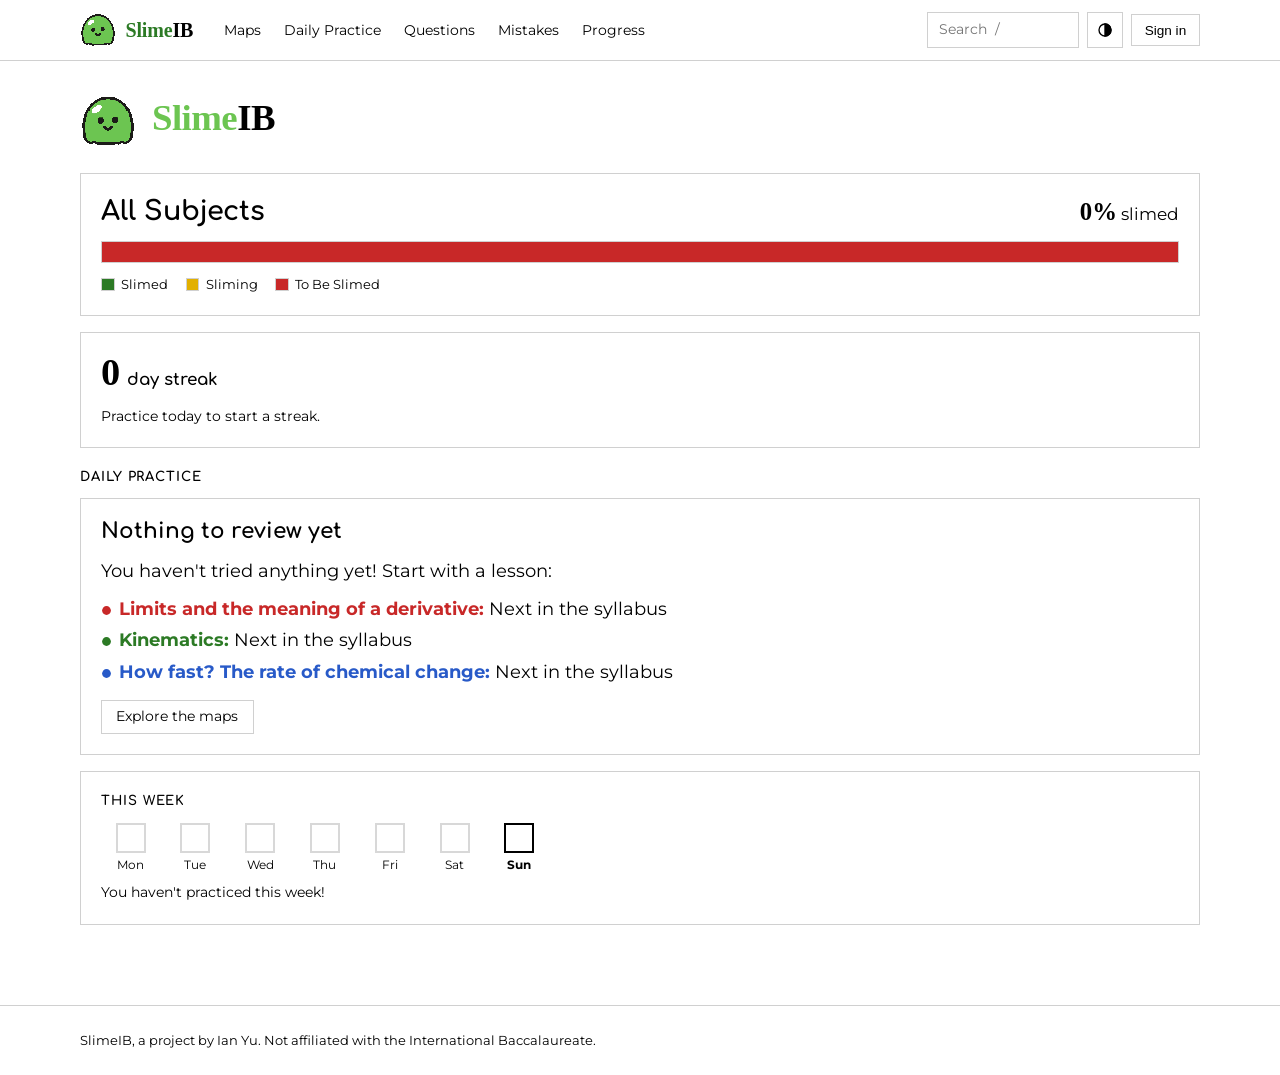
==== commit 20690f49: "Update content and metadata for improved clarity and navigation" ====
--- a/docs/index.html
+++ b/docs/index.html
@@ -7,13 +7,16 @@
 <meta name="description" content="Learn IB Math AA HL, Physics HL and Chemistry HL as three connected maps: interactive lessons, simulations, questions with hints, and spaced daily review.">
 <meta name="theme-color" content="#ffffff" media="(prefers-color-scheme: light)">
 <meta name="theme-color" content="#000000" media="(prefers-color-scheme: dark)">
-<link rel="canonical" href="https://iyu210-tech.github.io/Capstone_Repository/">
+<link rel="canonical" href="https://capstone-repository-tau.vercel.app/">
 
 <meta property="og:type" content="website">
 <meta property="og:site_name" content="SlimeIB">
 <meta property="og:title" content="SlimeIB: IB HL science, connected">
 <meta property="og:description" content="Math AA HL, Physics HL and Chemistry HL as linked maps, with interactive lessons, practice with hints and spaced daily review.">
-<meta property="og:url" content="https://iyu210-tech.github.io/Capstone_Repository/">
+<meta property="og:url" content="https://capstone-repository-tau.vercel.app/">
+<meta property="og:image" content="https://capstone-repository-tau.vercel.app/og/home.png">
+<meta property="og:image:width" content="1200">
+<meta property="og:image:height" content="630">
 <meta name="twitter:card" content="summary">
 <meta name="twitter:title" content="SlimeIB: IB HL science, connected">
 <meta name="twitter:description" content="Interactive maps, lessons and spaced practice for IB Math, Physics and Chemistry HL.">
